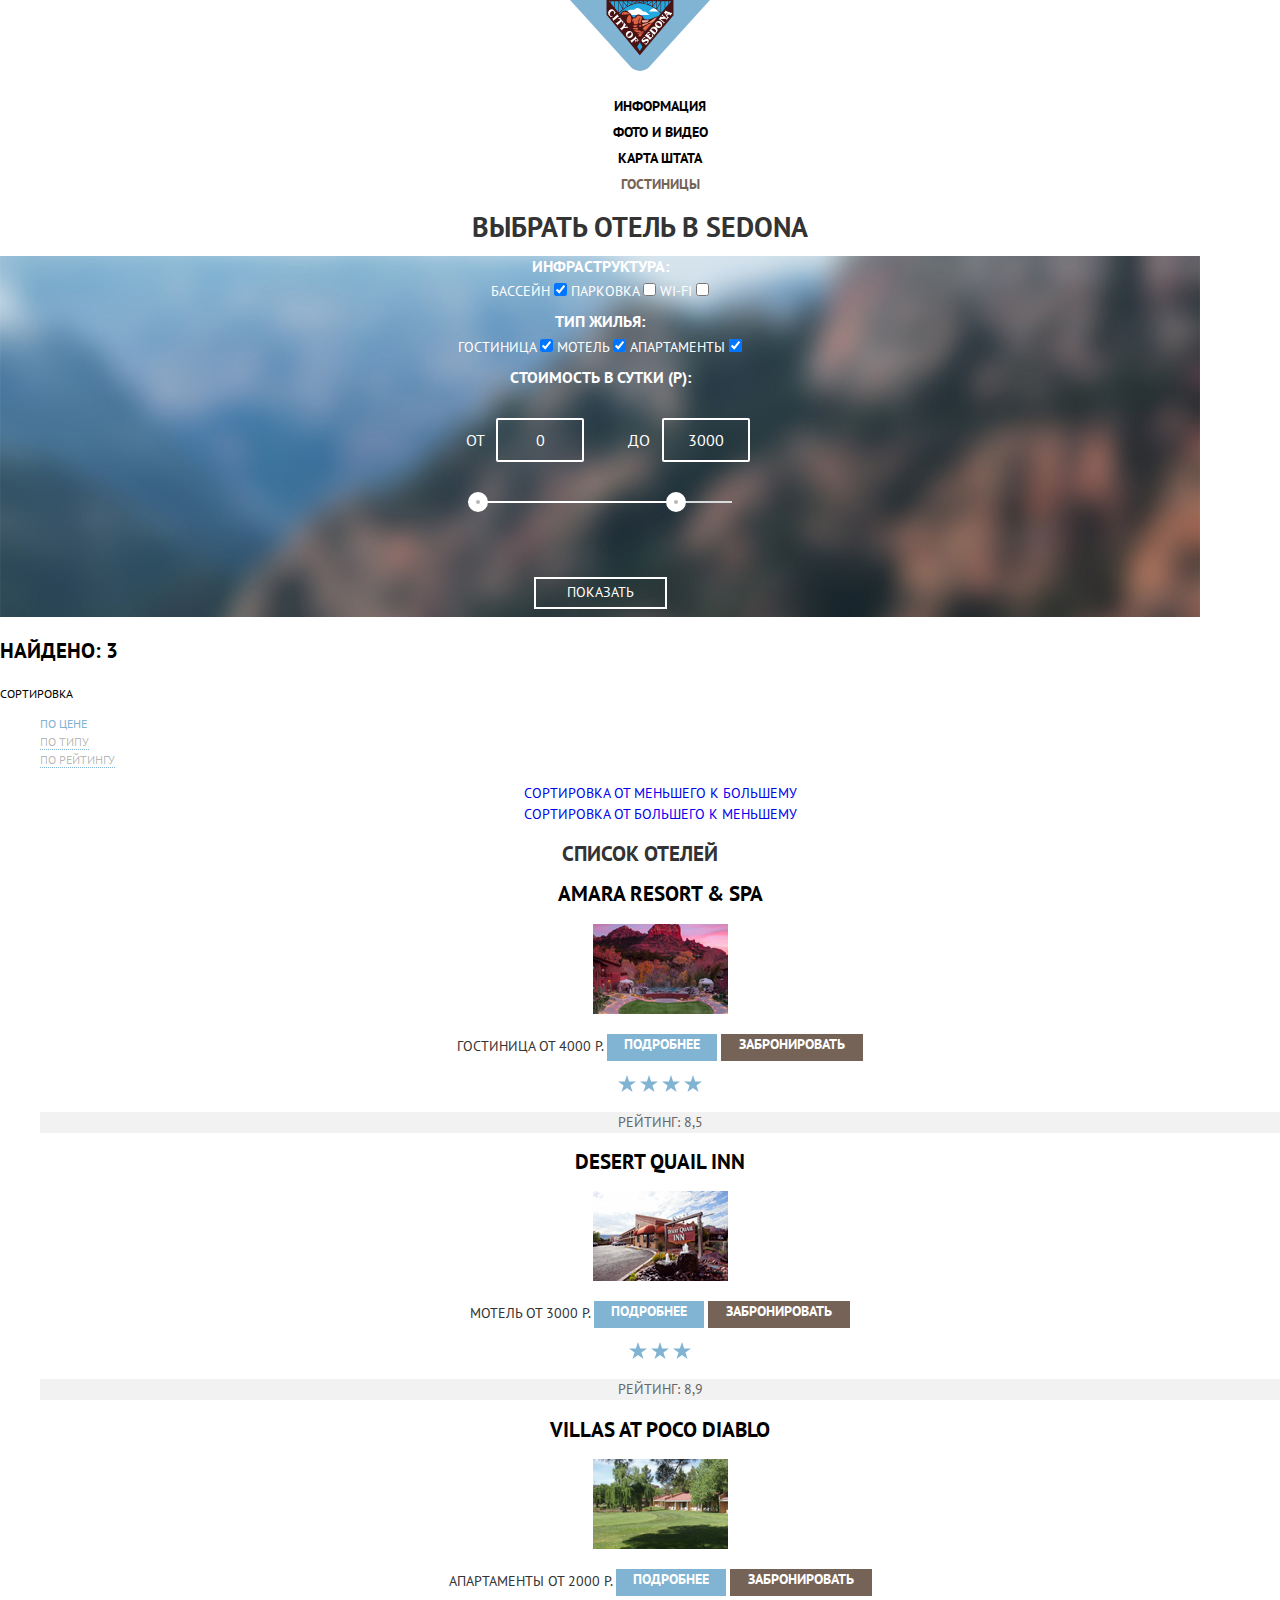
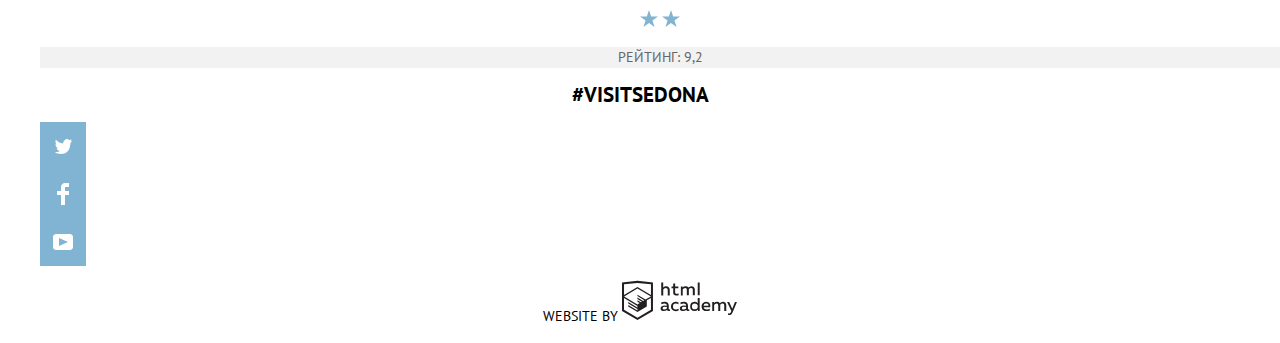
==== hotels.html @ 8db3b538 "12. Основное задание: начинаем базовую стилизацию личного проекта" ====
<!DOCTYPE html>
<html lang="ru">

<head>
    <meta charset="utf-8">
    <title>HTML Academy: Седона - отели</title>
    <link href="https://fonts.googleapis.com/css?family=PT+Sans:400,700&amp;subset=cyrillic" rel="stylesheet">
    <link href="css/normalize.css" rel="stylesheet">
    <link rel="stylesheet" href="css/style.css">
</head>

<body>
    <header class="main-header">
        <nav class="main-navigation">
            <a class="main-header-logo" href="index.html">
                <img src="img/logo.svg" width="140" height="71" alt="Логотип Sedona">
            </a>
            <ul class="site-navigation">
                <li><a href="info.html">Информация</a></li>
                <li><a href="photo-video.html">Фото и видео</a></li>
                <li><a href="map-of-state.html">Карта штата</a></li>
                <li class="site-navigation-current"><a>Гостиницы</a></li>
            </ul>

        </nav>
    </header>

    <main class="container">
        <h1 class="visually-hidden">Выбрать отель в Sedona</h1>
        <!--Здесь будет форма-->
        <form action="https://echo.htmlacademy.ru" method="post" class="form-choice-hotel">
            <fieldset>
                <legend>Инфраструктура:</legend>
                <label for="pool">Бассейн</label>
                <input type="checkbox" id="pool" name="pool" value="pool" checked>
                <label for="parking">Парковка</label>
                <input type="checkbox" id="parking" name="parking" value="parking">
                <label for="wifi">Wi-Fi</label>
                <input type="checkbox" id="wifi" name="wifi" value="wifi">
            </fieldset>
            <fieldset>
                <legend>Тип жилья:</legend>
                <label for="hotel">Гостиница</label>
                <input type="checkbox" id="hotel" name="hotel" value="hotel" checked>
                <label for="motel">Мотель</label>
                <input type="checkbox" id="motel" name="motel" value="motel" checked>
                <label for="apartment">Апартаменты</label>
                <input type="checkbox" id="apartment" name="apartment" value="apartment" checked>
            </fieldset>
            <fieldset>
                <legend>Стоимость в сутки (р):</legend>
                <!--ползунок-->
                <div class="filter">
                    <div class="filter-interval">
                        <label>От <input type="text" name="min-interval" value="0"></label>
                        <label>До <input type="text" name="max-interval" value="3000"></label>
                    </div>
                    
                    <div class="filter-range-wrapper">
                        <div class="filter-range">
                            <div class="filter-range-scale">
                                <div class="filter-range-bar"></div>
                            </div>
                            <button type="button" class="filter-range-handle min"></button>
                            <button type="button" class="filter-range-handle max"></button>
                        </div>
                    </div>
                </div>
                <button class="button button-show" type="submit">Показать</button>
            </fieldset>
        </form>
        <p class="search-result">Найдено: 3</p>
        <p class="result-sorting">Сортировка</p>
        <ul class="sorting">
            <li>
                <a class="sorting-parameter" href="#" title="Сортировать по цене">По цене</a>
            </li>
            <li>
                <a class="sorting-parameter" href="#" title="Сортировать по типу">По типу</a>
            </li>
            <li>
                <a class="sorting-parameter" href="#" title="Сортировать по рейтингу">По рейтингу</a>
            </li>
        </ul>
        <ul class="sorting-direction">
            <li>
                <a class="sorting-direction-up" href="#" title="Сортировка от меньшего к большему">Сортировка
                    от меньшего к большему</a>
            </li>
            <li>
                <a class="sorting-direction-down" href="#" title="Сортировка от большего к меньшему">Сортировка
                    от большего к меньшему</a>
            </li>
        </ul>
        <section class="catalog">
            <h2 class="visually-hidden">Список отелей</h2>
            <ul class="catalog-list">
                <li class="catalog-item">
                    <h3>
                        <a class="catalog-category" href="catalog-item.html">
                            Amara Resort & Spa
                        </a>
                    </h3>
                    <p class="catalog-item-image">
                        <a href="catalog-item.html">
                            <img src="img/amara-resort-spa.jpg" width="135" height="90" alt="Amara Resort & Spa">
                        </a>
                    </p>
                    <b class="catalog-item-type">Гостиница</b>
                    <b class="catalog-item-price">От 4000 Р.</b>
                    <a class="button button-details" href="#">Подробнее</a>
                    <a class="button button-booking" href="#">Забронировать</a>
                    <p class="catalog-stars">
                        <img src="img/star.svg" width="18" height="17" alt="4 из 5 звёзд">
                        <img src="img/star.svg" width="18" height="17" alt="">
                        <img src="img/star.svg" width="18" height="17" alt="">
                        <img src="img/star.svg" width="18" height="17" alt="">
                    </p>
                    <p class="catalog-item-rating">Рейтинг: 8,5</p>
                </li>

                <li class="catalog-item">
                    <h3>
                        <a class="catalog-category" href="catalog-item.html">
                            Desert Quail Inn
                        </a>
                    </h3>
                    <p class="catalog-item-image">
                        <a href="catalog-item.html">
                            <img src="img/desert-quail-inn.jpg" width="135" height="90" alt="Desert Quail Inn">
                        </a>
                    </p>
                    <b class="catalog-item-type">Мотель</b>
                    <b class="catalog-item-price">От 3000 Р.</b>
                    <a class="button button-details" href="#">Подробнее</a>
                    <a class="button button-booking" href="#">Забронировать</a>

                    <p class="catalog-stars"></p>
                    <img src="img/star.svg" width="18" height="17" alt="3 из 5 звёзд">
                    <img src="img/star.svg" width="18" height="17" alt="">
                    <img src="img/star.svg" width="18" height="17" alt="">
                    </p>
                    <p class="catalog-item-rating">Рейтинг: 8,9</p>

                </li>
                <li class="catalog-item">
                    <h3>
                        <a class="catalog-category" href="catalog-item.html">
                            Villas at Poco Diablo
                        </a>
                    </h3>
                    <p class="catalog-item-image">
                        <a href="catalog-item.html">
                            <img src="img/villas-at-poco-diablo.jpg" width="135" height="90" alt="Villas at Poco Diablo">
                        </a>
                    </p>
                    <b class="catalog-item-type">Апартаменты</b>
                    <b class="catalog-item-price">От 2000 Р.</b>
                    <a class="button button-details" href="#">Подробнее</a>
                    <a class="button button-booking" href="#">Забронировать</a>

                    <p class="catalog-stars"></p>
                    <img src="img/star.svg" width="18" height="17" alt="2 из 5 звёзд">
                    <img src="img/star.svg" width="18" height="17" alt="">
                    </p>
                    <p class="catalog-item-rating">Рейтинг: 9,2</p>

                </li>
            </ul>
        </section>


    </main>

    <footer class="main-footer">
        <a class="footer-link" title="посмотреть информацию по хештегу" href="#">#visitSEDONA</a>
        <div class="footer-social">
            <ul>
                <li><a class="social-button" title="Наш аккаунт в twitter" href="#" aria-label="Наш аккаунт в twitter"></a></li>
                <li><a class="social-button" title="Наша страница в facebook" href="#" aria-label="Наша страница в facebook"></a></li>
                <li><a class="social-button" title="Наш канал на YouTube" href="#" aria-label="Наш канал на YouTube"></a></li>
            </ul>

        </div>
        <p class="footer-copyright">
            <b>Website by</b>
            <a class="footer-img-link" title="Профессиональный HTML и CSS, уровень 1" href="https://htmlacademy.ru/intensive/htmlcss">
                <img src="img/htmlacademy.svg" width="115" height="41" alt="логотип htmlacademy">
            </a>
        </p>

    </footer>

</body>

</html>
---- css/style.css ----
body {
  margin: 0;
  padding: 0;

  font-family: "PT Sans", Arial, sans-serif;
  font-size: 14px;
  line-height: 21px;
  font-weight: 400;
  color: #333333;
  text-transform: uppercase;
  text-align: center;

}
a {
  text-decoration: none;
}

/*Хедер*/

.main-navigation {
  font-size: 14px;
  line-height: 26px;
  font-weight: 700;
  color: #000000;

}

.site-navigation {
  list-style: none;
}

.site-navigation a {
  color: #000000;
}

.site-navigation a:hover,
.site-navigation a:focus {
  color: #81b3d2;
}

.site-navigation a:active {
  color: rgba(0, 0, 0, 0.3);
}

/*main*/

.welcome-img {
  background-color: #dbeaf2;
  background-image: url("../img/background-photo.jpg");
  background-position: center;
  background-repeat: no-repeat;
  width: 1200px;
  height: 773px;

}
.polygon {
  background-image: url("../img/polygon-maska.svg");
  background-position: center;
  background-repeat: no-repeat;
  width: 1201px;
  height: 59px;
}



.main-features b {
  font-size: 21px;
  line-height: 26px;
  font-weight: 700;
  color: #000000;
 
}

.main-features h2 {
  font-size: 14px;
  line-height: 26px;
  font-weight: 400;
  color: #333333;

}

.main-features-list,
.main-features-sublist {
  list-style: none;
}

.features-list li:nth-child(1).main-features-list,
.features-list li:nth-child(2).main-features-list {
  background-color: #81b3d2;
  color: #ffffff;
}


b.list-number {
  color: #ffffff;
  font-size: 14px;
  line-height: 21px;
  font-weight: 400;
}

b.list-number-black {
  color: #333333;
  font-size: 14px;
  line-height: 21px;
  font-weight: 400;
}

.main-features-list h3 {
  font-size: 21px;
  line-height: 21px;
  font-weight: 700;
  
}

li.main-features-list:nth-child(n+3) h3 {
  color: #000000;
}


li.main-features-sublist,
.main-features-list ul  {
  color: #333333;
  background-color: #ffffff;
}
.main-features-sublist h4 {
  font-size: 21px;
  line-height: 21px;
  font-weight: 700;
  color: #000000;
}

.main-features-sublist:nth-child(1) {
  background-image: url("../img/housing.svg");
  background-repeat: no-repeat;
  background-position: center;
}
.main-features-sublist:nth-child(2) {
  background-image: url("../img/food.svg");
  background-repeat: no-repeat;
  background-position: center;
}
.main-features-sublist:nth-child(3) {
  background-image: url("../img/gifts.svg");
  background-repeat: no-repeat;
  background-position: center;
}

.features-list .main-features-list:nth-child(3),
.features-list .main-features-list:nth-child(4),
.features-list .main-features-list:nth-child(5) {
  background-color: #eeeeee;
}

.main-booking b {
  font-size: 30px;
  line-height: 36px;
  font-weight: 700;
  color: #000000;
}

.main-booking>p {
  line-height: 24px;
}

/*Форма на главной*/

.button {
  font: inherit;
  text-align: center;
  vertical-align: middle;
  text-transform: uppercase;
  font-size: 21px;
  line-height: 26px;
  font-weight: 700;
  color: #ffffff;
  border: none;
}

.button-open-form {
  width: 568px;
  height: 86px;
  background-color: #766357;
}

.button-open-form:hover,
.button-open-form:focus {
  background-color: #604e43;
}

.button-open-form:active {
  background-color: #503e33;
  color: rgba(255, 255, 255, 0.3);
}

.main-booking-form {
  font: inherit;
  font-size: 14px;
  line-height: 26px;
  font-weight: 700;
  text-align: left;
  color: #000000;
}

.date-arrival input,
.date-departure input {
  font: inherit;
  font-size: 14px;
  line-height: 26px;
  font-weight: 700;
  text-align: left;
  color: #000000;
  text-transform: uppercase;
  background-color: #f2f2f2;
  width: 346px;
  height: 38px;
  padding-left: 12px;
  border: none;
}

.date-arrival input:hover,
.date-departure input:hover {
  background-color: #ebebeb;
  border: none;
}

.date-arrival input:focus,
.date-departure input:focus {
  background-color: #ffffff;
  border: 2px solid #e5e5e5;
}

.button-calendar {
  width: 21px;
  height: 22px;
  background-color: #cacaca;
  background-image: url("../img/calendar.svg");
  background-size: 100%;
}

.button-calendar:hover {
  background-color: #ffffff;
}

.button-calendar:focus {
  background-color: #81b3d2;
}

.booking-adults input,
.booking-kids input {
  font: inherit;
  font-size: 14px;
  line-height: 26px;
  font-weight: 700;
  text-align: center;
  color: #000000;
  text-transform: uppercase;
  background-color: #f2f2f2;
  width: 38px;
  height: 38px;
  border: none;
}

.booking-adults input:hover,
.booking-kids input:hover {
  background-color: #ebebeb;
  border: none;
}

.booking-adults input:focus,
.booking-kids input:focus {
  background-color: #ffffff;
  border: 2px solid #e5e5e5;
}

.button-minus,
.button-plus {
  width: 38px;
  height: 38px;
  background-color: #f2f2f2;
  font-size: 14px;
  font-weight: 700;
}

.button-search {
  width: 458px;
  height: 58px;
  background-color: #81b3d2;
  
}

.button-search:hover,
.button-search:focus {
  background-color: #669ec0;
  
}

.button-search:active {
  background-color: #5496bd;
  color: rgba(255, 255, 255, 0.3);
  
}


/*Футер*/

a.footer-link {
  font-size: 21px;
  line-height: 26px;
  font-weight: 700;
  color: #000000;
}

.footer-social li {
  list-style: none;
  background-color: #81b3d2;
  width: 46px;
  height: 48px;
}

.footer-social li:hover,
.footer-social li:focus {
  background-color: #669ec0;
  

}

.footer-social li:active {
  background-color: #5496bd;
  opacity: 0.3;
}

.footer-social li:nth-child(1) {
  background-image: url("../img/twitter.svg");
  background-repeat: no-repeat;
  background-position: center;

}
.footer-social li:nth-child(2) {
  background-image: url("../img/fb-icon.svg");
  background-repeat: no-repeat;
  background-position: center;

}
.footer-social li:nth-child(3) {
  background-image: url("../img/youtube.svg");
  background-repeat: no-repeat;
  background-position: center;

}

.footer-copyright b {
  font-size: 14px;
  line-height: 26px;
  font-weight: 400;
  color: #000000;
}

a.footer-img-link {
  width: 115px;
  height: 41px;
  }

/*hotels.html*/
/*хедер*/
 
.site-navigation-current a,
.site-navigation-current a:hover,
.site-navigation-current a:focus,
.site-navigation-current a:active {
  color: #766357;
}

/*форма выбора отеля*/

.form-choice-hotel {
  font-size: 14px;
  line-height: 21px;
  font-weight: 400;
  color: #ffffff;
  background-color: #345568;
  background-image: url("../img/filter-background.jpg");
  background-repeat: no-repeat;
  width: 1200px;
}

.form-choice-hotel fieldset {
  border: none;
}

.form-choice-hotel legend {
  font-size: 16px;
  line-height: 21px;
  font-weight: 700;
}

/*Стили для ползунка*/
.filter {
    margin: 0 auto;
    padding: 25px;
    width: 300px;
    border: none;
    border-radius: 3px;
  }
  
  .filter-range-wrapper {
    margin-bottom: 10px;
    padding: 39px 18px;
    border-radius: 3px;
    background-color: transparent;
  }
  
  .filter-range {
    position: relative;
  }
  
  .filter-range-scale {
    height: 2px;
    background-color: #d7dcde;
  }
  
  .filter-range-bar {
    height: 2px;
    width: 75%;
    background-color: #ffffff;
  }
  
  .filter-range-handle {
    position: absolute;
    top: 50%;
    left: 0%;
    transform: translateY(-50%);
    width: 4px;
    height: 4px;
    box-sizing: content-box;
    padding: 0;
    border: 8px solid #ffffff;
    border-radius: 50%;
    background-color: #b7b7b7;
    cursor: pointer;
  }

  .filter-range-handle:hover {
    border: 9px solid #ffffff;
  }
  
  .filter-range-handle.min {
    left: 0;
  }
  
  .filter-range-handle.max {
    left: 75%;
  }
  
  .filter-interval {
    display: flex;
    flex-wrap: wrap;
    justify-content: space-between;
  }
  
  .filter-interval label {
    width: 50%;
    font-size: 16px;
    line-height: 22px;
    text-transform: uppercase;
  }
  
  .filter-interval label:last-child {
    text-align: right;
  }
  
  .filter-interval input {
    margin-left: 8px;
    width: 80px;
    height: 38px;
    border-radius: 2px;
    border: 2px solid #ffffff;
    font: inherit;
    color: inherit;
    text-align: center;
    background-color: transparent;
  }

  .button-show {
    font-size: 14px;
    line-height: 21px;
    font-weight: 400;
    background-color: transparent;
    border: 2px solid #ffffff;
    width: 133px;
    height: 32px;
  }

  .button-show:hover {
    background-color: #ffffff;
    color: #000000;
  }

  /*Блок сортировок*/

  .search-result {
    font-size: 21px;
    line-height: 26px;
    font-weight: 700;
    color: #000000; 
    text-align: left;
  }

  .result-sorting {
    font-size: 12px;
    line-height: 18px;
    font-weight: 400;
    color: #000000; 
    text-align: left;

  }

  .sorting {
    font-size: 12px;
    line-height: 18px;
    font-weight: 400; 
    text-align: left;
    list-style: none;
  }

  .sorting-parameter {
    text-decoration: none;
  }

  .sorting li:nth-child(1) a {
    color: #81b3d2;
  }

  .sorting li:nth-child(2) a,
  .sorting li:nth-child(3) a {
    color: rgba(0, 0, 0, 0.3);
    border-bottom: 1px dotted #81b3d2;
  }

  .sorting li:nth-child(2) a:hover,
  .sorting li:nth-child(3) a:hover {
    color: #81b3d2;
    border-bottom: 1px dotted #81b3d2;
  }

  .sorting li:nth-child(2) a:active,
  .sorting li:nth-child(3) a:active {
    color: #000000;
    border: none;
  }

 /*Здесь будут стили для стрелочек*/
 .sorting-direction {
  list-style: none;
 }

 /*Секция catalog*/
 .catalog-list {
  list-style: none;
 }

 .catalog-category {
  font-size: 21px;
  line-height: 26px;
  font-weight: 700;
  color: #000000; 
  text-align: left;
 }
 
 .catalog-item b {
  font-size: 14px;
  line-height: 21px;
  font-weight: 400;
  color: #333333; 
  text-align: left;
 }

 .button-details {
  display: inline-block;
  vertical-align: middle;
  width: 110px;
  height: 27px;
  background-color: #81b3d2;
  font-size: 14px;
  line-height: 21px;
 }


 .button-details:hover {
   background-color: #669ec0;
 }
 
 .button-details:active {
   background-color: #5496bd;
   color: rgba(255, 255, 255, 0.3);
 }

 .button-booking {
  display: inline-block;
  vertical-align: middle;
  width: 142px;
  height: 27px;
  background-color: #766357;
  font-size: 14px;
  line-height: 21px;
 }


 .button-booking:hover {
   background-color: #604e43;
 }
 
 .button-booking:active {
   background-color: #503e33;
   color: rgba(255, 255, 255, 0.3);
 }

 .catalog-item-rating {
  color: #666666;
  font-size: 14px;
  line-height: 21px;
  text-align: center;
  background-color: #f2f2f2;
 }
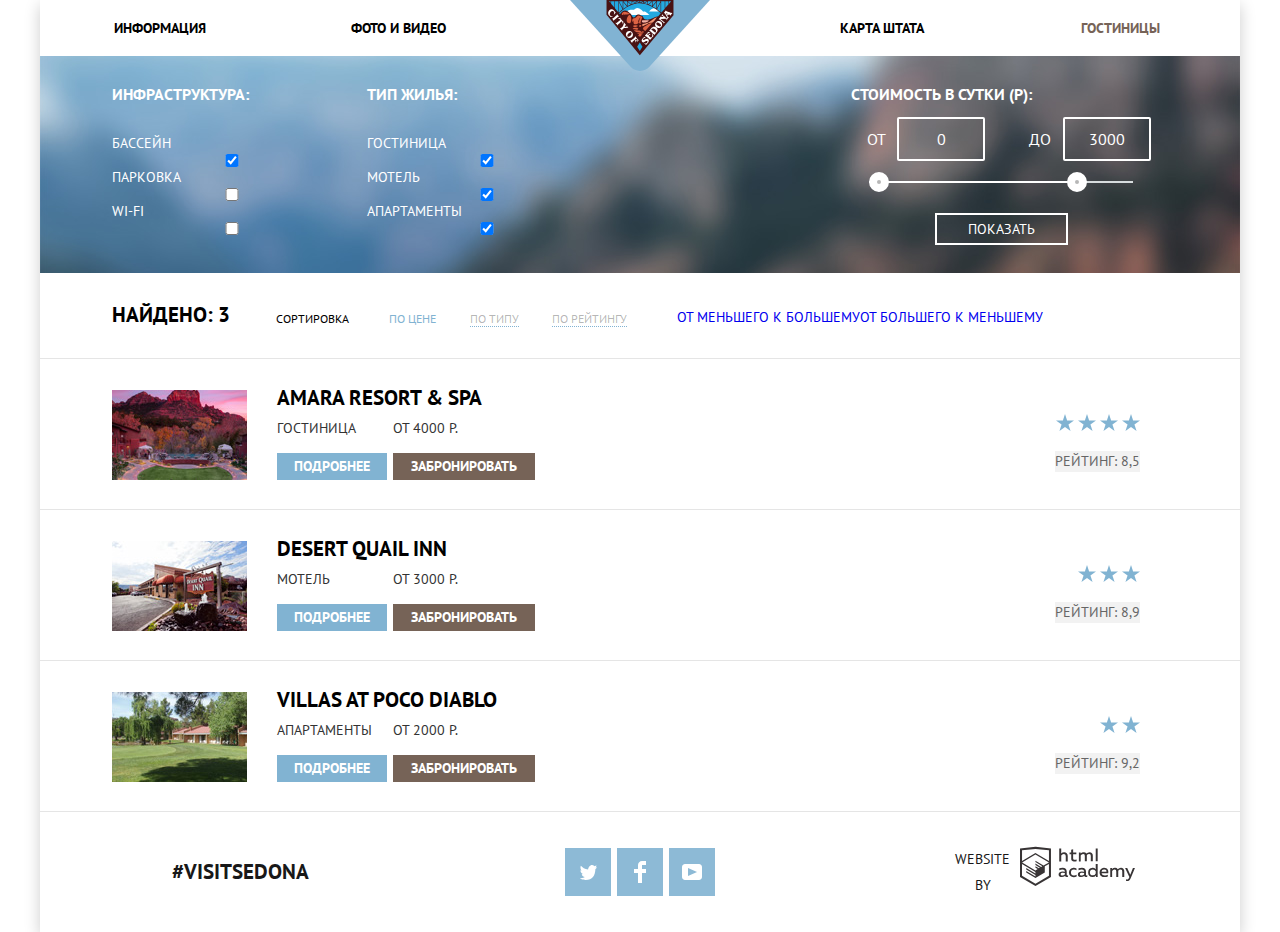
==== commit 417fc320: "Исправления к домашнему зад Сетки" ====
--- a/hotels.html
+++ b/hotels.html
@@ -10,187 +10,231 @@
 </head>
 
 <body>
-    <header class="main-header">
-        <nav class="main-navigation">
-            <a class="main-header-logo" href="index.html">
-                <img src="img/logo.svg" width="140" height="71" alt="Логотип Sedona">
-            </a>
-            <ul class="site-navigation">
-                <li><a href="info.html">Информация</a></li>
-                <li><a href="photo-video.html">Фото и видео</a></li>
-                <li><a href="map-of-state.html">Карта штата</a></li>
-                <li class="site-navigation-current"><a>Гостиницы</a></li>
+    <div class="page-wrapper">
+        <header class="main-header">
+            <nav class="main-navigation">
+                <a class="main-header-logo" href="index.html">
+                    <img src="img/logo.svg" width="140" height="71" alt="Логотип Sedona">
+                </a>
+                <ul class="site-navigation">
+                    <li><a href="info.html">Информация</a></li>
+                    <li><a href="photo-video.html">Фото и видео</a></li>
+                    <li><a href="map-of-state.html">Карта штата</a></li>
+                    <li class="site-navigation-current"><a>Гостиницы</a></li>
+                </ul>
+
+            </nav>
+        </header>
+
+        <main class="container">
+            <h1 class="visually-hidden">Выбрать отель в Sedona</h1>
+            <!--Здесь будет форма-->
+            <form action="https://echo.htmlacademy.ru" method="post" class="form-choice-hotel">
+                <fieldset>
+                    <legend>Инфраструктура:</legend>
+                    <label for="pool">Бассейн</label>
+                    <input type="checkbox" id="pool" name="pool" value="pool" checked>
+                    <label for="parking">Парковка</label>
+                    <input type="checkbox" id="parking" name="parking" value="parking">
+                    <label for="wifi">Wi-Fi</label>
+                    <input type="checkbox" id="wifi" name="wifi" value="wifi">
+                </fieldset>
+                <fieldset>
+                    <legend>Тип жилья:</legend>
+                    <label for="hotel">Гостиница</label>
+                    <input type="checkbox" id="hotel" name="hotel" value="hotel" checked>
+                    <label for="motel">Мотель</label>
+                    <input type="checkbox" id="motel" name="motel" value="motel" checked>
+                    <label for="apartment">Апартаменты</label>
+                    <input type="checkbox" id="apartment" name="apartment" value="apartment" checked>
+                </fieldset>
+                <fieldset>
+                    <legend>Стоимость в сутки (р):</legend>
+                    <!--ползунок-->
+                    <div class="filter">
+                        <div class="filter-interval">
+                            <label>От <input type="text" name="min-interval" value="0"></label>
+                            <label>До <input type="text" name="max-interval" value="3000"></label>
+                        </div>
+
+                        <div class="filter-range-wrapper">
+                            <div class="filter-range">
+                                <div class="filter-range-scale">
+                                    <div class="filter-range-bar"></div>
+                                </div>
+                                <button type="button" class="filter-range-handle min"></button>
+                                <button type="button" class="filter-range-handle max"></button>
+                            </div>
+                        </div>
+                        <button class="button button-show" type="submit">Показать</button>
+                    </div>
+
+                </fieldset>
+            </form>
+            <div class="sorting-block">
+                <p class="search-result">Найдено: 3</p>
+                <p class="result-sorting">Сортировка</p>
+                <ul class="sorting">
+                    <li>
+                        <a class="sorting-parameter" href="#" title="Сортировать по цене">По цене</a>
+                    </li>
+                    <li>
+                        <a class="sorting-parameter" href="#" title="Сортировать по типу">По типу</a>
+                    </li>
+                    <li>
+                        <a class="sorting-parameter" href="#" title="Сортировать по рейтингу">По рейтингу</a>
+                    </li>
+                </ul>
+                <ul class="sorting-direction">
+                    <li>
+                        <a class="sorting-direction-up" href="#" title="Сортировка от меньшего к большему">от меньшего к
+                            большему</a>
+                    </li>
+                    <li>
+                        <a class="sorting-direction-down" href="#" title="Сортировка от большего к меньшему">от большего
+                            к меньшему</a>
+                    </li>
+                </ul>
+            </div>
+            <section class="catalog">
+                <h2 class="visually-hidden">Список отелей</h2>
+                <ul class="catalog-list">
+                    <li class="catalog-item">
+                        <p class="catalog-item-image">
+                            <a href="catalog-item.html">
+                                <img src="img/amara-resort-spa.jpg" width="135" height="90" alt="Amara Resort & Spa">
+                            </a>
+                        </p>
+                        <div class="catalog-first-column">
+                            <h3>
+                                <a class="catalog-category" href="catalog-item.html">
+                                    Amara Resort & Spa
+                                </a>
+                            </h3>
+
+                            <div class="catalog-sub-column">
+                                <div class="catalog-second-column">
+                                    <b class="catalog-item-type">Гостиница</b>
+                                    <a class="button button-details" href="#">Подробнее</a>
+                                </div>
+
+                                <div class="catalog-third-column">
+                                    <b class="catalog-item-price">От 4000 Р.</b>
+                                    <a class="button button-booking" href="#">Забронировать</a>
+                                </div>
+                            </div>
+                        </div>
+
+                        <div class="catalog-fourth-column">
+                            <p class="catalog-stars">
+                                <img src="img/star.svg" width="18" height="17" alt="4 из 5 звёзд">
+                                <img src="img/star.svg" width="18" height="17" alt="">
+                                <img src="img/star.svg" width="18" height="17" alt="">
+                                <img src="img/star.svg" width="18" height="17" alt="">
+                            </p>
+                            <p class="catalog-item-rating">Рейтинг: 8,5</p>
+                        </div>
+                    </li>
+
+                    <li class="catalog-item">
+                        <p class="catalog-item-image">
+                            <a href="catalog-item.html">
+                                <img src="img/desert-quail-inn.jpg" width="135" height="90" alt="Desert Quail Inn">
+                            </a>
+                        </p>
+                        <div class="catalog-first-column">
+                            <h3>
+                                <a class="catalog-category" href="catalog-item.html">
+                                    Desert Quail Inn
+                                </a>
+                            </h3>
+
+                            <div class="catalog-sub-column">
+                                <div class="catalog-second-column">
+                                    <b class="catalog-item-type">Мотель</b>
+                                    <a class="button button-details" href="#">Подробнее</a>
+                                </div>
+
+                                <div class="catalog-third-column">
+                                    <b class="catalog-item-price">От 3000 Р.</b>
+                                    <a class="button button-booking" href="#">Забронировать</a>
+                                </div>
+                            </div>
+                        </div>
+                        <div class="catalog-fourth-column">
+                            <p class="catalog-stars"></p>
+                            <img src="img/star.svg" width="18" height="17" alt="3 из 5 звёзд">
+                            <img src="img/star.svg" width="18" height="17" alt="">
+                            <img src="img/star.svg" width="18" height="17" alt="">
+                            </p>
+                            <p class="catalog-item-rating">Рейтинг: 8,9</p>
+                        </div>
+                    </li>
+                    <li class="catalog-item">
+                        <p class="catalog-item-image">
+                            <a href="catalog-item.html">
+                                <img src="img/villas-at-poco-diablo.jpg" width="135" height="90"
+                                    alt="Villas at Poco Diablo">
+                            </a>
+                        </p>
+                        <div class="catalog-first-column">
+                            <h3>
+                                <a class="catalog-category" href="catalog-item.html">
+                                    Villas at Poco Diablo
+                                </a>
+                            </h3>
+                            <div class="catalog-sub-column">
+
+                                <div class="catalog-second-column">
+                                    <b class="catalog-item-type">Апартаменты</b>
+                                    <a class="button button-details" href="#">Подробнее</a>
+                                </div>
+
+                                <div class="catalog-third-column">
+                                    <b class="catalog-item-price">От 2000 Р.</b>
+                                    <a class="button button-booking" href="#">Забронировать</a>
+                                </div>
+                            </div>
+                        </div>
+
+                        <div class="catalog-fourth-column">
+                            <p class="catalog-stars"></p>
+                            <img src="img/star.svg" width="18" height="17" alt="2 из 5 звёзд">
+                            <img src="img/star.svg" width="18" height="17" alt="">
+                            </p>
+                            <p class="catalog-item-rating">Рейтинг: 9,2</p>
+                        </div>
+                    </li>
+                </ul>
+            </section>
+
+
+        </main>
+
+        <footer class="main-footer hotels-footer">
+            <div class="link-visit">
+                <a class="footer-link" title="посмотреть информацию по хештегу" href="#">#visitSEDONA</a>
+            </div>
+            <ul class="footer-social">
+                <li><a class="social-button" title="Наш аккаунт в twitter" href="#"
+                        aria-label="Наш аккаунт в twitter"></a></li>
+                <li><a class="social-button" title="Наша страница в facebook" href="#"
+                        aria-label="Наша страница в facebook"></a></li>
+                <li><a class="social-button" title="Наш канал на YouTube" href="#"
+                        aria-label="Наш канал на YouTube"></a></li>
             </ul>
 
-        </nav>
-    </header>
-
-    <main class="container">
-        <h1 class="visually-hidden">Выбрать отель в Sedona</h1>
-        <!--Здесь будет форма-->
-        <form action="https://echo.htmlacademy.ru" method="post" class="form-choice-hotel">
-            <fieldset>
-                <legend>Инфраструктура:</legend>
-                <label for="pool">Бассейн</label>
-                <input type="checkbox" id="pool" name="pool" value="pool" checked>
-                <label for="parking">Парковка</label>
-                <input type="checkbox" id="parking" name="parking" value="parking">
-                <label for="wifi">Wi-Fi</label>
-                <input type="checkbox" id="wifi" name="wifi" value="wifi">
-            </fieldset>
-            <fieldset>
-                <legend>Тип жилья:</legend>
-                <label for="hotel">Гостиница</label>
-                <input type="checkbox" id="hotel" name="hotel" value="hotel" checked>
-                <label for="motel">Мотель</label>
-                <input type="checkbox" id="motel" name="motel" value="motel" checked>
-                <label for="apartment">Апартаменты</label>
-                <input type="checkbox" id="apartment" name="apartment" value="apartment" checked>
-            </fieldset>
-            <fieldset>
-                <legend>Стоимость в сутки (р):</legend>
-                <!--ползунок-->
-                <div class="filter">
-                    <div class="filter-interval">
-                        <label>От <input type="text" name="min-interval" value="0"></label>
-                        <label>До <input type="text" name="max-interval" value="3000"></label>
-                    </div>
-                    
-                    <div class="filter-range-wrapper">
-                        <div class="filter-range">
-                            <div class="filter-range-scale">
-                                <div class="filter-range-bar"></div>
-                            </div>
-                            <button type="button" class="filter-range-handle min"></button>
-                            <button type="button" class="filter-range-handle max"></button>
-                        </div>
-                    </div>
-                </div>
-                <button class="button button-show" type="submit">Показать</button>
-            </fieldset>
-        </form>
-        <p class="search-result">Найдено: 3</p>
-        <p class="result-sorting">Сортировка</p>
-        <ul class="sorting">
-            <li>
-                <a class="sorting-parameter" href="#" title="Сортировать по цене">По цене</a>
-            </li>
-            <li>
-                <a class="sorting-parameter" href="#" title="Сортировать по типу">По типу</a>
-            </li>
-            <li>
-                <a class="sorting-parameter" href="#" title="Сортировать по рейтингу">По рейтингу</a>
-            </li>
-        </ul>
-        <ul class="sorting-direction">
-            <li>
-                <a class="sorting-direction-up" href="#" title="Сортировка от меньшего к большему">Сортировка
-                    от меньшего к большему</a>
-            </li>
-            <li>
-                <a class="sorting-direction-down" href="#" title="Сортировка от большего к меньшему">Сортировка
-                    от большего к меньшему</a>
-            </li>
-        </ul>
-        <section class="catalog">
-            <h2 class="visually-hidden">Список отелей</h2>
-            <ul class="catalog-list">
-                <li class="catalog-item">
-                    <h3>
-                        <a class="catalog-category" href="catalog-item.html">
-                            Amara Resort & Spa
-                        </a>
-                    </h3>
-                    <p class="catalog-item-image">
-                        <a href="catalog-item.html">
-                            <img src="img/amara-resort-spa.jpg" width="135" height="90" alt="Amara Resort & Spa">
-                        </a>
-                    </p>
-                    <b class="catalog-item-type">Гостиница</b>
-                    <b class="catalog-item-price">От 4000 Р.</b>
-                    <a class="button button-details" href="#">Подробнее</a>
-                    <a class="button button-booking" href="#">Забронировать</a>
-                    <p class="catalog-stars">
-                        <img src="img/star.svg" width="18" height="17" alt="4 из 5 звёзд">
-                        <img src="img/star.svg" width="18" height="17" alt="">
-                        <img src="img/star.svg" width="18" height="17" alt="">
-                        <img src="img/star.svg" width="18" height="17" alt="">
-                    </p>
-                    <p class="catalog-item-rating">Рейтинг: 8,5</p>
-                </li>
-
-                <li class="catalog-item">
-                    <h3>
-                        <a class="catalog-category" href="catalog-item.html">
-                            Desert Quail Inn
-                        </a>
-                    </h3>
-                    <p class="catalog-item-image">
-                        <a href="catalog-item.html">
-                            <img src="img/desert-quail-inn.jpg" width="135" height="90" alt="Desert Quail Inn">
-                        </a>
-                    </p>
-                    <b class="catalog-item-type">Мотель</b>
-                    <b class="catalog-item-price">От 3000 Р.</b>
-                    <a class="button button-details" href="#">Подробнее</a>
-                    <a class="button button-booking" href="#">Забронировать</a>
-
-                    <p class="catalog-stars"></p>
-                    <img src="img/star.svg" width="18" height="17" alt="3 из 5 звёзд">
-                    <img src="img/star.svg" width="18" height="17" alt="">
-                    <img src="img/star.svg" width="18" height="17" alt="">
-                    </p>
-                    <p class="catalog-item-rating">Рейтинг: 8,9</p>
-
-                </li>
-                <li class="catalog-item">
-                    <h3>
-                        <a class="catalog-category" href="catalog-item.html">
-                            Villas at Poco Diablo
-                        </a>
-                    </h3>
-                    <p class="catalog-item-image">
-                        <a href="catalog-item.html">
-                            <img src="img/villas-at-poco-diablo.jpg" width="135" height="90" alt="Villas at Poco Diablo">
-                        </a>
-                    </p>
-                    <b class="catalog-item-type">Апартаменты</b>
-                    <b class="catalog-item-price">От 2000 Р.</b>
-                    <a class="button button-details" href="#">Подробнее</a>
-                    <a class="button button-booking" href="#">Забронировать</a>
-
-                    <p class="catalog-stars"></p>
-                    <img src="img/star.svg" width="18" height="17" alt="2 из 5 звёзд">
-                    <img src="img/star.svg" width="18" height="17" alt="">
-                    </p>
-                    <p class="catalog-item-rating">Рейтинг: 9,2</p>
-
-                </li>
-            </ul>
-        </section>
-
-
-    </main>
-
-    <footer class="main-footer">
-        <a class="footer-link" title="посмотреть информацию по хештегу" href="#">#visitSEDONA</a>
-        <div class="footer-social">
-            <ul>
-                <li><a class="social-button" title="Наш аккаунт в twitter" href="#" aria-label="Наш аккаунт в twitter"></a></li>
-                <li><a class="social-button" title="Наша страница в facebook" href="#" aria-label="Наша страница в facebook"></a></li>
-                <li><a class="social-button" title="Наш канал на YouTube" href="#" aria-label="Наш канал на YouTube"></a></li>
-            </ul>
-
-        </div>
-        <p class="footer-copyright">
-            <b>Website by</b>
-            <a class="footer-img-link" title="Профессиональный HTML и CSS, уровень 1" href="https://htmlacademy.ru/intensive/htmlcss">
-                <img src="img/htmlacademy.svg" width="115" height="41" alt="логотип htmlacademy">
-            </a>
-        </p>
-
-    </footer>
-
+
+            <div class="footer-copyright">
+                <b>Website by</b>
+                <a class="footer-img-link" title="Профессиональный HTML и CSS, уровень 1"
+                    href="https://htmlacademy.ru/intensive/htmlcss">
+                    <img src="img/htmlacademy.svg" width="115" height="41" alt="логотип htmlacademy">
+                </a>
+            </div>
+
+        </footer>
+    </div>
 </body>
 
 </html>--- a/css/style.css
+++ b/css/style.css
@@ -15,18 +15,54 @@
   text-decoration: none;
 }
 
+.visually-hidden {
+  position: absolute;
+  clip: rect(0 0 0 0);
+  width: 1px;
+  height: 1px;
+  margin: -1px;
+}
+
 /*Хедер*/
 
+.main-header-logo {
+ position: absolute;
+ z-index: 6;
+ left: 50%;
+ width: 140px;
+ height: 71px;
+ margin-left: -70px;
+}
+
 .main-navigation {
+  display: block;
   font-size: 14px;
   line-height: 26px;
   font-weight: 700;
   color: #000000;
+  min-height: 56px;
 
 }
 
 .site-navigation {
+  display: flex;
+  align-items: center;
   list-style: none;
+  margin: 0;
+  padding-left: 0;
+  
+}
+.site-navigation li {
+  width: 240px;
+  text-align: center;
+  padding-top: 15px;
+  padding-bottom: 15px;
+  
+}
+
+.site-navigation li:nth-child(3) {
+  margin-left: 244px;
+  
 }
 
 .site-navigation a {
@@ -45,23 +81,55 @@
 /*main*/
 
 .welcome-img {
+  position: relative;
   background-color: #dbeaf2;
   background-image: url("../img/background-photo.jpg");
-  background-position: center;
+  background-position: center -56px;
   background-repeat: no-repeat;
-  width: 1200px;
-  height: 773px;
-
-}
-.polygon {
+  height: 432px;
+  padding-top: 76px;
+ 
+
+  
+}
+.welcome-img img {
+  display: block;
+  width: 459px;
+  height: 353px;
+  margin-left: auto;
+  margin-right: auto;
+}
+
+.welcome-img::after {
+  content: "";
+  position: absolute;
+  bottom: 0;
+  z-index: 5;
+  width: 100%;
+  height: 57px;
+  background-image: url("../img/polygon-maska.svg");
+  background-size: 100% 57px;
+  background-repeat: no-repeat;
+}
+
+/*.polygon {
+  position: absolute;
+  left: -1px;
+  top: 506px;
   background-image: url("../img/polygon-maska.svg");
   background-position: center;
   background-repeat: no-repeat;
-  width: 1201px;
+  width: 1202px;
   height: 59px;
-}
-
-
+}*/
+
+.main-features {
+  background-color: #ffffff;
+  padding-top: 61px;
+  display: flex;
+  flex-direction: column;
+  width: 1200px;
+}
 
 .main-features b {
   font-size: 21px;
@@ -76,12 +144,50 @@
   line-height: 26px;
   font-weight: 400;
   color: #333333;
-
-}
-
+  margin-top: 25px;
+  margin-bottom: 53px;
+
+}
 .main-features-list,
-.main-features-sublist {
+.sublists li {
   list-style: none;
+}
+
+.main-features-list {
+
+  display: flex;
+  flex-wrap: wrap;
+  min-height: 256px;
+  
+}
+
+.feature {
+  width: 400px;
+
+}
+
+.features-list {
+  margin: 0;
+  padding: 0;
+  list-style: none;
+  display: flex;
+  flex-wrap: wrap;
+  width: 1200px;
+
+}
+
+
+.bridge .feature {
+  order: 1;
+}
+
+.sublists {
+  display: flex;
+  width: 1200px;
+  margin: 0;
+  padding: 0;
+  list-style: none;
+  min-height: 330px;
 }
 
 .features-list li:nth-child(1).main-features-list,
@@ -117,38 +223,45 @@
 }
 
 
-li.main-features-sublist,
+.sublists li,
 .main-features-list ul  {
   color: #333333;
   background-color: #ffffff;
 }
-.main-features-sublist h4 {
+.sublists h4 {
   font-size: 21px;
   line-height: 21px;
   font-weight: 700;
   color: #000000;
 }
 
-.main-features-sublist:nth-child(1) {
+.main-features-house {
   background-image: url("../img/housing.svg");
   background-repeat: no-repeat;
   background-position: center;
 }
-.main-features-sublist:nth-child(2) {
+.main-features-food {
+  background-image: url("../img/gifts.svg");
+  background-repeat: no-repeat;
+  background-position: center;
+}
+.main-features-gift {
   background-image: url("../img/food.svg");
   background-repeat: no-repeat;
   background-position: center;
 }
-.main-features-sublist:nth-child(3) {
-  background-image: url("../img/gifts.svg");
-  background-repeat: no-repeat;
-  background-position: center;
-}
-
-.features-list .main-features-list:nth-child(3),
-.features-list .main-features-list:nth-child(4),
-.features-list .main-features-list:nth-child(5) {
+
+.small-area,
+.road,
+.tourists {
   background-color: #eeeeee;
+}
+.main-booking {
+  position: relative;
+  margin: 0 auto;
+  padding-top: 30px;
+  width: 568px;
+  
 }
 
 .main-booking b {
@@ -161,6 +274,7 @@
 .main-booking>p {
   line-height: 24px;
 }
+
 
 /*Форма на главной*/
 
@@ -193,6 +307,10 @@
 }
 
 .main-booking-form {
+  position: absolute;
+  width: 100%;
+  min-height: 395px;
+  background-color: #ffffff;
   font: inherit;
   font-size: 14px;
   line-height: 26px;
@@ -299,9 +417,42 @@
   color: rgba(255, 255, 255, 0.3);
   
 }
-
+.container>img {
+
+}
 
 /*Футер*/
+
+.main-footer {
+  display: flex;
+  background-color: #ffffff;
+  opacity: 0.9;
+  width: 1200px;
+  min-height: 120px;
+  align-items: center;
+  margin-top: -120px;
+}
+.link-visit {
+  width: 400px;
+
+}
+
+
+.footer-social {
+  margin: 0;
+  padding: 0;
+  display: flex;
+  width: 400px;
+  list-style: none;
+  justify-content: center;
+}
+
+.footer-copyright {
+  display: flex;
+  width: 400px;
+  justify-content: center;
+  
+}
 
 a.footer-link {
   font-size: 21px;
@@ -339,6 +490,8 @@
   background-image: url("../img/fb-icon.svg");
   background-repeat: no-repeat;
   background-position: center;
+  margin-left: 6px;
+  margin-right: 6px;
 
 }
 .footer-social li:nth-child(3) {
@@ -353,6 +506,7 @@
   line-height: 26px;
   font-weight: 400;
   color: #000000;
+  width: 74px;
 }
 
 a.footer-img-link {
@@ -373,6 +527,7 @@
 /*форма выбора отеля*/
 
 .form-choice-hotel {
+  display: flex;
   font-size: 14px;
   line-height: 21px;
   font-weight: 400;
@@ -381,22 +536,52 @@
   background-image: url("../img/filter-background.jpg");
   background-repeat: no-repeat;
   width: 1200px;
-}
+  height: 189px;
+  padding-top: 28px;
+}
+
 
 .form-choice-hotel fieldset {
+  margin: 0;
+  padding: 0;
+  display: flex;
+  flex-direction: column;
   border: none;
-}
+  
+  
+    
+ }
+
+ .form-choice-hotel fieldset:nth-child(1) {
+  margin-left: 72px;
+  padding-top: 28px;
+  width: 240px;
+  text-align: left;
+ }
+ .form-choice-hotel fieldset:nth-child(2) {
+  margin-left: 15px;
+  padding-top: 28px;
+  width: 240px;
+  text-align: left;
+ }
+ .form-choice-hotel fieldset:nth-child(3) {
+  margin-left: 244px;
+  width: 240px;
+  
+ }
 
 .form-choice-hotel legend {
   font-size: 16px;
   line-height: 21px;
   font-weight: 700;
+  text-align: left;
 }
 
 /*Стили для ползунка*/
 .filter {
     margin: 0 auto;
-    padding: 25px;
+    padding: 0;
+    padding-top: 12px;
     width: 300px;
     border: none;
     border-radius: 3px;
@@ -404,7 +589,7 @@
   
   .filter-range-wrapper {
     margin-bottom: 10px;
-    padding: 39px 18px;
+    padding: 20px 18px;
     border-radius: 3px;
     background-color: transparent;
   }
@@ -496,8 +681,21 @@
   }
 
   /*Блок сортировок*/
+  .sorting-block {
+    display: flex;
+    align-items: flex-end;
+    margin-top: 29px;
+    margin-left: 72px;
+    margin-bottom: 30px;
+  }
+
+  .search-result,
+  .result-sorting {
+    margin: 0;
+  }
 
   .search-result {
+    width: 130px;
     font-size: 21px;
     line-height: 26px;
     font-weight: 700;
@@ -506,20 +704,38 @@
   }
 
   .result-sorting {
+    width: 113px;
+    margin-left: 34px;
     font-size: 12px;
     line-height: 18px;
     font-weight: 400;
     color: #000000; 
     text-align: left;
 
+
   }
 
   .sorting {
+    list-style: none;
+    padding: 0;
+    margin: 0;
+    width: 238px;
+    display: flex;
     font-size: 12px;
     line-height: 18px;
     font-weight: 400; 
-    text-align: left;
+    justify-content: space-between;
+    
+  }
+  .sorting li,
+  .sorting-direction,
+  .sorting-direction li {
     list-style: none;
+    padding: 0;
+    margin: 0;
+  }
+  .sorting-direction {
+    margin-left: 50px;
   }
 
   .sorting-parameter {
@@ -551,11 +767,16 @@
  /*Здесь будут стили для стрелочек*/
  .sorting-direction {
   list-style: none;
+  display: flex;
  }
 
  /*Секция catalog*/
+
  .catalog-list {
   list-style: none;
+  margin: 0;
+  padding: 0;
+
  }
 
  .catalog-category {
@@ -564,8 +785,40 @@
   font-weight: 700;
   color: #000000; 
   text-align: left;
+  
  }
  
+ .catalog-item {
+   border-top: 1px solid #e5e5e5;
+   list-style: none;
+   margin: 0;
+   padding: 0;
+   display: flex;
+   padding-top: 26px;
+   padding-bottom: 23px;
+}
+
+ .catalog-item:nth-child(3) {
+  border-bottom: 1px solid #e5e5e5;
+
+}
+
+.catalog-first-column>h3 {
+  margin: 0;
+  padding: 0;
+  width: 260px;
+  text-align: left;
+  margin-block-start: 0;
+  margin-block-end: 0;
+}
+.catalog-item-image {
+  margin: 0;
+  padding: 0;
+  margin-top: 5px;
+  margin-left: 72px;
+  width: 135px;
+  margin-right: 30px;
+}
  .catalog-item b {
   font-size: 14px;
   line-height: 21px;
@@ -574,15 +827,48 @@
   text-align: left;
  }
 
+ .catalog-first-column {
+  display: flex; 
+  flex-direction: column;
+  
+  
+  text-align: left;
+}
+
+.catalog-sub-column {
+  display: flex; 
+  margin-top: 7px;
+}
+
+ .catalog-second-column {
+   margin-left: 0;
+   align-self: flex-end;
+   text-align: left;
+ }
+ .catalog-third-column {
+  margin-left: 6px;
+  align-self: flex-end;
+  text-align: left;
+}
+.catalog-fourth-column
+{
+  margin-left: 518px;
+  margin-right: 73px;
+  align-self: flex-end;
+  text-align: right;
+}
+
  .button-details {
-  display: inline-block;
+  display: block;
   vertical-align: middle;
   width: 110px;
-  height: 27px;
   background-color: #81b3d2;
   font-size: 14px;
   line-height: 21px;
- }
+  padding-top: 3px;
+  padding-bottom: 3px;
+  margin-top: 14px;
+   }
 
 
  .button-details:hover {
@@ -595,13 +881,15 @@
  }
 
  .button-booking {
-  display: inline-block;
+  display: block;
   vertical-align: middle;
   width: 142px;
-  height: 27px;
   background-color: #766357;
   font-size: 14px;
   line-height: 21px;
+  padding-top: 3px;
+  padding-bottom: 3px;
+  margin-top: 14px;
  }
 
 
@@ -620,4 +908,16 @@
   line-height: 21px;
   text-align: center;
   background-color: #f2f2f2;
+ }
+
+ .hotels-footer {
+  margin-top: 0;
+}
+
+ .page-wrapper {
+   position: relative;
+   margin: 0 auto;
+   background-color: #fff;
+   width: 1200px;
+   box-shadow: 0 5px 15px 0 rgba(0, 1, 1, 0.2)
  }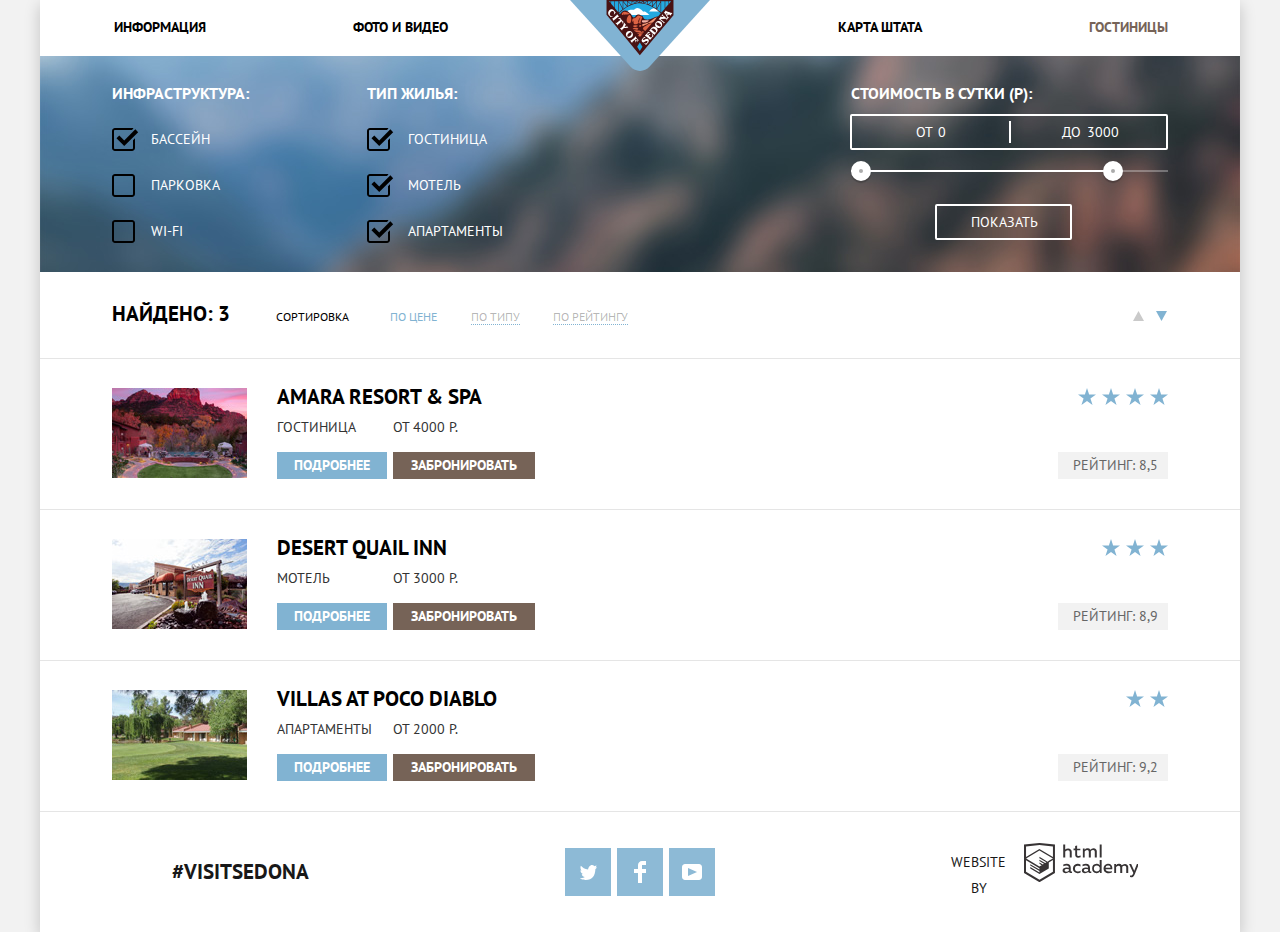
==== commit 873752dc: "Д/з Оформление контента" ====
--- a/hotels.html
+++ b/hotels.html
@@ -32,25 +32,70 @@
             <form action="https://echo.htmlacademy.ru" method="post" class="form-choice-hotel">
                 <fieldset>
                     <legend>Инфраструктура:</legend>
-                    <label for="pool">Бассейн</label>
-                    <input type="checkbox" id="pool" name="pool" value="pool" checked>
-                    <label for="parking">Парковка</label>
-                    <input type="checkbox" id="parking" name="parking" value="parking">
-                    <label for="wifi">Wi-Fi</label>
-                    <input type="checkbox" id="wifi" name="wifi" value="wifi">
+                    <div class="checkboxes infrastructure">
+                        <label for="pool" class="checkbox">
+                            <input class="visually-hidden" type="checkbox" id="pool" name="pool" value="pool" checked>
+                            <span class="checkbox-indicator"></span>
+                            Бассейн</label>
+                    </div>
+                    <div class="checkboxes infrastructure">
+                        <label for="parking" class="checkbox">
+                            <input class="visually-hidden" type="checkbox" id="parking" name="parking" value="parking">
+                            <span class="checkbox-indicator"></span>
+                            Парковка</label>
+                    </div>
+                    <div class="checkboxes infrastructure">
+                        <label for="wifi" class="checkbox">
+                            <input class="visually-hidden" type="checkbox" id="wifi" name="wifi" value="wifi">
+                            <span class="checkbox-indicator"></span>
+                            Wi-Fi</label>
+                    </div>
                 </fieldset>
                 <fieldset>
                     <legend>Тип жилья:</legend>
-                    <label for="hotel">Гостиница</label>
-                    <input type="checkbox" id="hotel" name="hotel" value="hotel" checked>
-                    <label for="motel">Мотель</label>
-                    <input type="checkbox" id="motel" name="motel" value="motel" checked>
-                    <label for="apartment">Апартаменты</label>
-                    <input type="checkbox" id="apartment" name="apartment" value="apartment" checked>
+                    <div class="checkboxes housing-type">
+                        <label for="hotel" class="checkbox">
+                            <input class="visually-hidden" type="checkbox" id="hotel" name="hotel" value="hotel"
+                                checked>
+                            <span class="checkbox-indicator"></span>
+                            Гостиница</label>
+                    </div>
+                    <div class="checkboxes housing-type">
+                        <label for="motel" class="checkbox">
+                            <input class="visually-hidden" type="checkbox" id="motel" name="motel" value="motel"
+                                checked>
+                            <span class="checkbox-indicator"></span>
+                            Мотель</label>
+                    </div>
+                    <div class="checkboxes housing-type">
+                        <label for="apartment" class="checkbox">
+                            <input class="visually-hidden" type="checkbox" id="apartment" name="apartment"
+                                value="apartment" checked>
+                            <span class="checkbox-indicator"></span>
+                            Апартаменты</label>
+                    </div>
                 </fieldset>
                 <fieldset>
                     <legend>Стоимость в сутки (р):</legend>
                     <!--ползунок-->
+                    <div class="filter-range">
+                        <div class="price-controls">
+                            <label class="min-price">от <input type="text" name="min-price" value="0"></label>
+                            <label class="max-price">до <input type="text" name="max-price" value="3000"></label>
+
+                        </div>
+                        <div class="range-controls">
+                            <div class="scale">
+                                <div class="bar"></div>
+                            </div>
+                            <div class="range-toggle range-toggle-min"></div>
+                            <div class="range-toggle range-toggle-max"></div>
+                        </div>
+                        <button class="btn-transparent" type="submit">Показать</button>
+                    </div>
+
+
+                    <!--
                     <div class="filter">
                         <div class="filter-interval">
                             <label>От <input type="text" name="min-interval" value="0"></label>
@@ -68,31 +113,43 @@
                         </div>
                         <button class="button button-show" type="submit">Показать</button>
                     </div>
-
+-->
                 </fieldset>
             </form>
             <div class="sorting-block">
-                <p class="search-result">Найдено: 3</p>
-                <p class="result-sorting">Сортировка</p>
-                <ul class="sorting">
-                    <li>
-                        <a class="sorting-parameter" href="#" title="Сортировать по цене">По цене</a>
-                    </li>
-                    <li>
-                        <a class="sorting-parameter" href="#" title="Сортировать по типу">По типу</a>
-                    </li>
-                    <li>
-                        <a class="sorting-parameter" href="#" title="Сортировать по рейтингу">По рейтингу</a>
-                    </li>
-                </ul>
+                <div class="sorting-subblock">
+                    <p class="search-result">Найдено: 3</p>
+                    <p class="result-sorting">Сортировка</p>
+                    <ul class="sorting">
+                        <li>
+                            <a class="sorting-parameter" href="#" title="Сортировать по цене">По цене</a>
+                        </li>
+                        <li>
+                            <a class="sorting-parameter" href="#" title="Сортировать по типу">По типу</a>
+                        </li>
+                        <li>
+                            <a class="sorting-parameter" href="#" title="Сортировать по рейтингу">По рейтингу</a>
+                        </li>
+                    </ul>
+                </div>
                 <ul class="sorting-direction">
                     <li>
-                        <a class="sorting-direction-up" href="#" title="Сортировка от меньшего к большему">от меньшего к
-                            большему</a>
+                        <a class="sorting-direction-up" href="#" title="Сортировка от меньшего к большему">
+                            <svg class="direction" version="1.1" id="Layer_1" xmlns="http://www.w3.org/2000/svg"
+                                xmlns:xlink="http://www.w3.org/1999/xlink" x="0px" y="0px" width="11px" height="10px"
+                                viewBox="0 0 11 10" enable-background="new 0 0 11 10" xml:space="preserve">
+                                <polygon points="5.5,0 0,10 11,10 " />
+                            </svg>
+                        </a>
                     </li>
                     <li>
-                        <a class="sorting-direction-down" href="#" title="Сортировка от большего к меньшему">от большего
-                            к меньшему</a>
+                        <a class="sorting-direction-down" href="#" title="Сортировка от большего к меньшему">
+                            <svg class="direction" version="1.1" id="Layer_1" xmlns="http://www.w3.org/2000/svg"
+                                xmlns:xlink="http://www.w3.org/1999/xlink" x="0px" y="0px" width="11px" height="10px"
+                                viewBox="0 0 11 10" enable-background="new 0 0 11 10" xml:space="preserve">
+                                <polyline points="5.5,10 0,0 11,0 " />
+                            </svg>
+                        </a>
                     </li>
                 </ul>
             </div>
@@ -100,27 +157,30 @@
                 <h2 class="visually-hidden">Список отелей</h2>
                 <ul class="catalog-list">
                     <li class="catalog-item">
-                        <p class="catalog-item-image">
-                            <a href="catalog-item.html">
-                                <img src="img/amara-resort-spa.jpg" width="135" height="90" alt="Amara Resort & Spa">
-                            </a>
-                        </p>
-                        <div class="catalog-first-column">
-                            <h3>
-                                <a class="catalog-category" href="catalog-item.html">
-                                    Amara Resort & Spa
+                        <div class="catalog-left-side">
+                            <p class="catalog-item-image">
+                                <a href="catalog-item.html">
+                                    <img src="img/amara-resort-spa.jpg" width="135" height="90"
+                                        alt="Amara Resort & Spa">
                                 </a>
-                            </h3>
-
-                            <div class="catalog-sub-column">
-                                <div class="catalog-second-column">
-                                    <b class="catalog-item-type">Гостиница</b>
-                                    <a class="button button-details" href="#">Подробнее</a>
-                                </div>
-
-                                <div class="catalog-third-column">
-                                    <b class="catalog-item-price">От 4000 Р.</b>
-                                    <a class="button button-booking" href="#">Забронировать</a>
+                            </p>
+                            <div class="catalog-first-column">
+                                <h3>
+                                    <a class="catalog-category" href="catalog-item.html">
+                                        Amara Resort & Spa
+                                    </a>
+                                </h3>
+
+                                <div class="catalog-sub-column">
+                                    <div class="catalog-second-column">
+                                        <b class="catalog-item-type">Гостиница</b>
+                                        <a class="button button-details" href="#">Подробнее</a>
+                                    </div>
+
+                                    <div class="catalog-third-column">
+                                        <b class="catalog-item-price">От 4000 Р.</b>
+                                        <a class="button button-booking" href="#">Забронировать</a>
+                                    </div>
                                 </div>
                             </div>
                         </div>
@@ -137,70 +197,73 @@
                     </li>
 
                     <li class="catalog-item">
-                        <p class="catalog-item-image">
-                            <a href="catalog-item.html">
-                                <img src="img/desert-quail-inn.jpg" width="135" height="90" alt="Desert Quail Inn">
-                            </a>
-                        </p>
-                        <div class="catalog-first-column">
-                            <h3>
-                                <a class="catalog-category" href="catalog-item.html">
-                                    Desert Quail Inn
+                        <div class="catalog-left-side">
+                            <p class="catalog-item-image">
+                                <a href="catalog-item.html">
+                                    <img src="img/desert-quail-inn.jpg" width="135" height="90" alt="Desert Quail Inn">
                                 </a>
-                            </h3>
-
-                            <div class="catalog-sub-column">
-                                <div class="catalog-second-column">
-                                    <b class="catalog-item-type">Мотель</b>
-                                    <a class="button button-details" href="#">Подробнее</a>
+                            </p>
+                            <div class="catalog-first-column">
+                                <h3>
+                                    <a class="catalog-category" href="catalog-item.html">
+                                        Desert Quail Inn
+                                    </a>
+                                </h3>
+
+                                <div class="catalog-sub-column">
+                                    <div class="catalog-second-column">
+                                        <b class="catalog-item-type">Мотель</b>
+                                        <a class="button button-details" href="#">Подробнее</a>
+                                    </div>
+
+                                    <div class="catalog-third-column">
+                                        <b class="catalog-item-price">От 3000 Р.</b>
+                                        <a class="button button-booking" href="#">Забронировать</a>
+                                    </div>
                                 </div>
-
-                                <div class="catalog-third-column">
-                                    <b class="catalog-item-price">От 3000 Р.</b>
-                                    <a class="button button-booking" href="#">Забронировать</a>
+                            </div>
+                        </div>
+                        <div class="catalog-fourth-column">
+                            <p class="catalog-stars">
+                                <img src="img/star.svg" width="18" height="17" alt="3 из 5 звёзд">
+                                <img src="img/star.svg" width="18" height="17" alt="">
+                                <img src="img/star.svg" width="18" height="17" alt="">
+                            </p>
+                            <p class="catalog-item-rating">Рейтинг: 8,9</p>
+                        </div>
+                    </li>
+                    <li class="catalog-item">
+                        <div class="catalog-left-side">
+                            <p class="catalog-item-image">
+                                <a href="catalog-item.html">
+                                    <img src="img/villas-at-poco-diablo.jpg" width="135" height="90"
+                                        alt="Villas at Poco Diablo">
+                                </a>
+                            </p>
+                            <div class="catalog-first-column">
+                                <h3>
+                                    <a class="catalog-category" href="catalog-item.html">
+                                        Villas at Poco Diablo
+                                    </a>
+                                </h3>
+                                <div class="catalog-sub-column">
+
+                                    <div class="catalog-second-column">
+                                        <b class="catalog-item-type">Апартаменты</b>
+                                        <a class="button button-details" href="#">Подробнее</a>
+                                    </div>
+
+                                    <div class="catalog-third-column">
+                                        <b class="catalog-item-price">От 2000 Р.</b>
+                                        <a class="button button-booking" href="#">Забронировать</a>
+                                    </div>
                                 </div>
                             </div>
                         </div>
                         <div class="catalog-fourth-column">
-                            <p class="catalog-stars"></p>
-                            <img src="img/star.svg" width="18" height="17" alt="3 из 5 звёзд">
-                            <img src="img/star.svg" width="18" height="17" alt="">
-                            <img src="img/star.svg" width="18" height="17" alt="">
-                            </p>
-                            <p class="catalog-item-rating">Рейтинг: 8,9</p>
-                        </div>
-                    </li>
-                    <li class="catalog-item">
-                        <p class="catalog-item-image">
-                            <a href="catalog-item.html">
-                                <img src="img/villas-at-poco-diablo.jpg" width="135" height="90"
-                                    alt="Villas at Poco Diablo">
-                            </a>
-                        </p>
-                        <div class="catalog-first-column">
-                            <h3>
-                                <a class="catalog-category" href="catalog-item.html">
-                                    Villas at Poco Diablo
-                                </a>
-                            </h3>
-                            <div class="catalog-sub-column">
-
-                                <div class="catalog-second-column">
-                                    <b class="catalog-item-type">Апартаменты</b>
-                                    <a class="button button-details" href="#">Подробнее</a>
-                                </div>
-
-                                <div class="catalog-third-column">
-                                    <b class="catalog-item-price">От 2000 Р.</b>
-                                    <a class="button button-booking" href="#">Забронировать</a>
-                                </div>
-                            </div>
-                        </div>
-
-                        <div class="catalog-fourth-column">
-                            <p class="catalog-stars"></p>
-                            <img src="img/star.svg" width="18" height="17" alt="2 из 5 звёзд">
-                            <img src="img/star.svg" width="18" height="17" alt="">
+                            <p class="catalog-stars">
+                                <img src="img/star.svg" width="18" height="17" alt="2 из 5 звёзд">
+                                <img src="img/star.svg" width="18" height="17" alt="">
                             </p>
                             <p class="catalog-item-rating">Рейтинг: 9,2</p>
                         </div>
@@ -229,7 +292,14 @@
                 <b>Website by</b>
                 <a class="footer-img-link" title="Профессиональный HTML и CSS, уровень 1"
                     href="https://htmlacademy.ru/intensive/htmlcss">
-                    <img src="img/htmlacademy.svg" width="115" height="41" alt="логотип htmlacademy">
+                    <svg class="htmlacademy" id="Layer_1" data-name="Layer 1" xmlns="http://www.w3.org/2000/svg"
+                        viewBox="0 0 108.08 36.85">
+                        <title>логотип htmlacademy</title>
+                        <path
+                            d="M44.61,26.88a2,2,0,0,0,.55-0.1v1.33a3.25,3.25,0,0,1-1.18.21,1.67,1.67,0,0,1-1.67-1,4.84,4.84,0,0,1-3.14,1.08c-1.51,0-2.91-.83-2.91-2.55,0-2.13,2-2.79,3.71-2.79a11.08,11.08,0,0,1,2.17.25v-0.3c0-1-.76-1.77-2.19-1.77a7.42,7.42,0,0,0-3,.64v-1.7a10.21,10.21,0,0,1,3.19-.55c2.36,0,3.81,1.12,3.81,3.65v3a0.54,0.54,0,0,0,.49.59h0.17Zm-6.44-1.13A1.35,1.35,0,0,0,39.63,27h0.11a3.39,3.39,0,0,0,2.41-1V24.58a9.72,9.72,0,0,0-1.81-.21c-1,0-2.16.33-2.16,1.38h0Zm12.36-6.11a5,5,0,0,1,2.57.64V22a4.08,4.08,0,0,0-2.3-.7,2.75,2.75,0,1,0,0,5.49,5,5,0,0,0,2.43-.64v1.71a6.27,6.27,0,0,1-2.76.57A4.21,4.21,0,0,1,46,24.51q0-.21,0-0.41a4.32,4.32,0,0,1,4.18-4.46h0.38Zm12.17,7.24a2,2,0,0,0,.55-0.1v1.33a3.25,3.25,0,0,1-1.18.21,1.67,1.67,0,0,1-1.67-1,4.84,4.84,0,0,1-3.14,1.08c-1.51,0-2.91-.83-2.91-2.55,0-2.13,2-2.79,3.71-2.79a11.08,11.08,0,0,1,2.17.25v-0.3c0-1-.76-1.77-2.19-1.77a7.42,7.42,0,0,0-3,.64v-1.7a10.21,10.21,0,0,1,3.19-.55c2.36,0,3.81,1.12,3.81,3.65v3a0.54,0.54,0,0,0,.49.59h0.17Zm-6.44-1.13A1.35,1.35,0,0,0,57.73,27h0.11a3.39,3.39,0,0,0,2.41-1V24.58a9.72,9.72,0,0,0-1.81-.21c-1.06,0-2.16.33-2.16,1.38h0ZM73,16V28.2H71.35V26.88a3.88,3.88,0,0,1-3.19,1.54,4.4,4.4,0,0,1,0-8.78,3.81,3.81,0,0,1,3,1.3V16H73Zm-4.53,5.22a2.76,2.76,0,1,0,0,5.52A2.86,2.86,0,0,0,71.15,25V23A2.91,2.91,0,0,0,68.49,21.27ZM79,19.64c3.31,0,4.46,2.68,3.92,5.09H76.7c0.21,1.5,1.67,2.11,3.19,2.11a6.11,6.11,0,0,0,2.64-.59v1.6a7.14,7.14,0,0,1-3,.57C77,28.42,74.78,27,74.78,24a4.18,4.18,0,0,1,4-4.39H79Zm0.09,1.54a2.28,2.28,0,0,0-2.44,2.1v0.06H81.3A2,2,0,0,0,79.13,21.18Zm5.73,7V19.87h1.65v1a3.81,3.81,0,0,1,2.78-1.27A2.86,2.86,0,0,1,91.89,21a4.12,4.12,0,0,1,2.91-1.33A3.06,3.06,0,0,1,98,23V28.2h-1.9V23.05a1.59,1.59,0,0,0-1.42-1.75H94.42a2.8,2.8,0,0,0-2.07,1.12V28.2h-1.9V23.05A1.59,1.59,0,0,0,89,21.31H88.8a3,3,0,0,0-2.21,1.29v5.63H84.86Zm21.31-8.33h1.9l-3.91,9.46c-0.9,2.17-2.09,2.86-3.35,2.86a4.76,4.76,0,0,1-1.1-.14V30.46a2.86,2.86,0,0,0,.85.12c0.9,0,1.58-.64,2.07-1.9l0.17-.42-4-8.4h2l2.86,6.29ZM38.73,1.46V6.22a3.81,3.81,0,0,1,2.7-1.14,3.25,3.25,0,0,1,3.44,3.4v5.15H43V8.72a1.81,1.81,0,0,0-1.61-2h-0.3a2.93,2.93,0,0,0-2.32,1.39v5.52h-1.9V1.46h1.9ZM49.94,2.31v3h3V6.91h-3v3.81c0,1.1.5,1.46,1.58,1.46a4.49,4.49,0,0,0,1.69-.33v1.6A6.8,6.8,0,0,1,51,13.8a2.55,2.55,0,0,1-2.86-2.74V6.89H46.58V5.26h1.5V2.74Zm5.4,11.31V5.28H57v1A3.81,3.81,0,0,1,59.77,5a2.86,2.86,0,0,1,2.6,1.33A4.12,4.12,0,0,1,65.28,5,3.06,3.06,0,0,1,68.44,8.4v5.21h-1.9V8.46a1.59,1.59,0,0,0-1.42-1.75H64.89a2.8,2.8,0,0,0-2.07,1.12v5.78h-1.9V8.46A1.59,1.59,0,0,0,59.5,6.71H59.27A3,3,0,0,0,57.06,8v5.63H55.34ZM71.17,1.45H73V13.6H71.17V1.45ZM14.71,0H14.55L0,1.54V28.21l14.55,8.66,14.55-8.66V1.54Zm12.5,27.1L14.55,34.64,1.9,27.12V16.18l12.59,7.5V25L5.86,19.9v1.31l8.68,5.21v1.39L5.87,22.65V24l8.68,5.21,8.75-5.24V18.31L27.2,16V27.12Zm0-12.53-3.48,2-1.6,1L14.51,13v1.31L21,18.23H21l-0.14.09-1,.54-5.37-3.2V17l4.24,2.52-1,.67-3.2-1.9v1.31l2.1,1.24L14.5,22.1,2,14.65,14.51,7.11Zm0-1.32L14.49,5.76,1.91,13.25v-10L14.56,1.92,27.21,3.25v10h0Z"
+                            transform="translate(0 -0.02)" />
+                    </svg>
+
                 </a>
             </div>
 
--- a/css/style.css
+++ b/css/style.css
@@ -22,6 +22,17 @@
   height: 1px;
   margin: -1px;
 }
+
+ .page-wrapper {
+   position: relative;
+   margin: 0 auto;
+   background-color: #fff;
+   width: 1200px;
+   box-shadow: 
+   0 5px 15px 0 rgba(0, 1, 1, 0.2),
+   0 5px 0 40px #f2f2f2;
+   
+ }
 
 /*Хедер*/
 
@@ -49,19 +60,24 @@
   align-items: center;
   list-style: none;
   margin: 0;
-  padding-left: 0;
+  padding: 0;
   
 }
 .site-navigation li {
+  box-sizing: border-box;
   width: 240px;
   text-align: center;
-  padding-top: 15px;
-  padding-bottom: 15px;
-  
-}
-
+  padding-top: 14px;
+  padding-bottom: 16px;
+  
+}
+
+.site-navigation li:nth-child(4) {
+  padding-left: 16px;
+  
+}
 .site-navigation li:nth-child(3) {
-  margin-left: 244px;
+  margin-left: 240px;
   
 }
 
@@ -107,25 +123,16 @@
   z-index: 5;
   width: 100%;
   height: 57px;
+  left: 0;
   background-image: url("../img/polygon-maska.svg");
   background-size: 100% 57px;
   background-repeat: no-repeat;
 }
 
-/*.polygon {
-  position: absolute;
-  left: -1px;
-  top: 506px;
-  background-image: url("../img/polygon-maska.svg");
-  background-position: center;
-  background-repeat: no-repeat;
-  width: 1202px;
-  height: 59px;
-}*/
 
 .main-features {
   background-color: #ffffff;
-  padding-top: 61px;
+  padding-top: 60px;
   display: flex;
   flex-direction: column;
   width: 1200px;
@@ -144,8 +151,8 @@
   line-height: 26px;
   font-weight: 400;
   color: #333333;
-  margin-top: 25px;
-  margin-bottom: 53px;
+  margin-top: 27px;
+  margin-bottom: 51px;
 
 }
 .main-features-list,
@@ -163,8 +170,31 @@
 
 .feature {
   width: 400px;
-
-}
+  box-sizing: border-box;
+  padding-top: 26px;
+  
+  text-align: center;
+
+}
+
+.feature h3 {
+  text-indent: 5px;
+
+}
+
+.feature b {
+  display: inline-block;
+  margin-top: 3px;
+  margin-bottom: 7px;
+  
+}
+
+
+.feature p {
+  text-indent: 3px;
+
+}
+
 
 .features-list {
   margin: 0;
@@ -229,26 +259,41 @@
   background-color: #ffffff;
 }
 .sublists h4 {
+  display: inline-block;
+  margin: 0;
+  padding: 0;
+  margin-top: 161px;
+  margin-bottom: 25px;
   font-size: 21px;
   line-height: 21px;
   font-weight: 700;
   color: #000000;
+  width: 150px;
+}
+
+.sublists p {
+  display: inline-block;
+  margin: 0;
+  padding: 0;
+  width: 290px;
+  
+  
 }
 
 .main-features-house {
   background-image: url("../img/housing.svg");
   background-repeat: no-repeat;
-  background-position: center;
+  background-position: center 60px;
 }
 .main-features-food {
   background-image: url("../img/gifts.svg");
   background-repeat: no-repeat;
-  background-position: center;
+  background-position: center 61px;
 }
 .main-features-gift {
   background-image: url("../img/food.svg");
   background-repeat: no-repeat;
-  background-position: center;
+  background-position: center 56px;
 }
 
 .small-area,
@@ -259,7 +304,7 @@
 .main-booking {
   position: relative;
   margin: 0 auto;
-  padding-top: 30px;
+  padding-top: 50px;
   width: 568px;
   
 }
@@ -273,6 +318,9 @@
 
 .main-booking>p {
   line-height: 24px;
+  display: inline-block;
+  padding-top: 10px;
+  padding-bottom: 33px;
 }
 
 
@@ -308,6 +356,9 @@
 
 .main-booking-form {
   position: absolute;
+  display: flex;
+  flex-direction: column;
+  box-sizing: border-box;
   width: 100%;
   min-height: 395px;
   background-color: #ffffff;
@@ -317,6 +368,26 @@
   font-weight: 700;
   text-align: left;
   color: #000000;
+  padding: 55px;
+}
+
+
+
+.date-arrival {
+  position: relative;
+  display: flex;
+  justify-content: space-between;
+  align-items: center;
+  margin-bottom: 29px;
+}
+
+
+.date-departure {
+  position: relative;
+  display: flex;
+  justify-content: space-between;
+  align-items: center;
+  margin-bottom: 30px;
 }
 
 .date-arrival input,
@@ -333,7 +404,9 @@
   height: 38px;
   padding-left: 12px;
   border: none;
-}
+  box-sizing: border-box;
+}
+
 
 .date-arrival input:hover,
 .date-departure input:hover {
@@ -345,22 +418,53 @@
 .date-departure input:focus {
   background-color: #ffffff;
   border: 2px solid #e5e5e5;
+  outline-color: #e5e5e5;
 }
 
 .button-calendar {
-  width: 21px;
-  height: 22px;
-  background-color: #cacaca;
-  background-image: url("../img/calendar.svg");
-  background-size: 100%;
+  position: absolute;
+  top: 7px;
+  right: 3px;
+  background-color: #f2f2f2;
+  outline-color: #e5e5e5;
+  opacity: 0.3;
+  background-position: center center;
+  border: none;
 }
 
 .button-calendar:hover {
-  background-color: #ffffff;
-}
-
-.button-calendar:focus {
-  background-color: #81b3d2;
+  opacity: 1;
+  }
+
+.button-calendar:active {
+  fill: #81b3d2;
+}
+
+.booking-number {
+  display: flex;
+  margin-bottom: 54px;
+  justify-content: space-between;
+  
+
+}
+.booking-adults label {
+  width: 112px;
+}
+
+.booking-kids label {
+  width: 65px;
+}
+
+.booking-adults {
+  display: flex;
+ align-items: center;
+  
+}
+
+.booking-kids {
+  display: flex;
+  align-items: center;
+  
 }
 
 .booking-adults input,
@@ -376,6 +480,8 @@
   width: 38px;
   height: 38px;
   border: none;
+  padding: 0;
+
 }
 
 .booking-adults input:hover,
@@ -388,15 +494,57 @@
 .booking-kids input:focus {
   background-color: #ffffff;
   border: 2px solid #e5e5e5;
+  outline-color: #e5e5e5;
 }
 
 .button-minus,
 .button-plus {
+  position: relative;
   width: 38px;
   height: 38px;
+  color: rgba(0, 1, 1, 0.2);
   background-color: #f2f2f2;
-  font-size: 14px;
+  font-size: 0;
   font-weight: 700;
+  border: none;
+  margin: 0;
+
+}
+
+.button-minus::before,
+.button-plus::before,
+.button-plus::after  {
+content: "";
+position: absolute;
+left: 13px;
+top: 18px;
+width: 11px;
+height: 3px;
+background-color: #a9a9a9;
+}
+
+
+.button-plus::after {
+    transform: rotate(90deg);
+    }
+
+.button-minus:hover::before,
+.button-plus:hover::before,
+.button-plus:hover::after {
+  background-color: #000000;
+ 
+}
+
+.button-minus:active::before,
+.button-plus:active::before,
+.button-plus:active::after  {
+  background-color: #81b3d2;
+  
+}
+
+.button-minus:active,
+.button-plus:active {
+  outline-color: #f2f2f2;
 }
 
 .button-search {
@@ -417,9 +565,7 @@
   color: rgba(255, 255, 255, 0.3);
   
 }
-.container>img {
-
-}
+
 
 /*Футер*/
 
@@ -430,7 +576,7 @@
   width: 1200px;
   min-height: 120px;
   align-items: center;
-  margin-top: -120px;
+  margin-top: -126px;
 }
 .link-visit {
   width: 400px;
@@ -451,6 +597,7 @@
   display: flex;
   width: 400px;
   justify-content: center;
+  
   
 }
 
@@ -466,6 +613,7 @@
   background-color: #81b3d2;
   width: 46px;
   height: 48px;
+  position: relative;
 }
 
 .footer-social li:hover,
@@ -477,27 +625,56 @@
 
 .footer-social li:active {
   background-color: #5496bd;
-  opacity: 0.3;
-}
-
-.footer-social li:nth-child(1) {
+ 
+}
+
+
+.footer-social li:nth-child(1)::before {
+  content: "";
+  position: absolute;
   background-image: url("../img/twitter.svg");
   background-repeat: no-repeat;
   background-position: center;
-
-}
-.footer-social li:nth-child(2) {
+  width: 46px;
+  height: 48px;
+  left: 0;
+  top: 0;
+  
+}
+
+.footer-social li:nth-child(2)::before {
+  content: "";
+  position: absolute;
   background-image: url("../img/fb-icon.svg");
   background-repeat: no-repeat;
   background-position: center;
-  margin-left: 6px;
-  margin-right: 6px;
-
-}
-.footer-social li:nth-child(3) {
+  width: 46px;
+  height: 48px;
+  left: 0;
+  top: 0;
+  
+}
+
+.footer-social li:nth-child(3)::before {
+  content: "";
+  position: absolute;
   background-image: url("../img/youtube.svg");
   background-repeat: no-repeat;
   background-position: center;
+  width: 46px;
+  height: 48px;
+  left: 0;
+  top: 0;
+  
+}
+
+.footer-social li:active::before {
+  opacity: 0.3;
+}
+
+.footer-social li:nth-child(2) {
+  margin-left: 6px;
+  margin-right: 6px;
 
 }
 
@@ -507,12 +684,28 @@
   font-weight: 400;
   color: #000000;
   width: 74px;
+  margin-top: 6px;
+  margin-right: 8px;
 }
 
 a.footer-img-link {
   width: 115px;
   height: 41px;
   }
+
+  .htmlacademy {
+    fill: #231f20;
+    }
+   
+    .htmlacademy:hover {
+      fill: #81b3d2;
+      }
+  
+      .htmlacademy:active {
+      fill: #bdbbbc;
+      }
+
+
 
 /*hotels.html*/
 /*хедер*/
@@ -535,32 +728,37 @@
   background-color: #345568;
   background-image: url("../img/filter-background.jpg");
   background-repeat: no-repeat;
+  background-position: 0 -66px; 
+  
   width: 1200px;
   height: 189px;
-  padding-top: 28px;
+  padding-top: 27px;
 }
 
 
 .form-choice-hotel fieldset {
   margin: 0;
   padding: 0;
+  margin-inline-start: 0;
+
   display: flex;
   flex-direction: column;
   border: none;
-  
-  
     
  }
 
  .form-choice-hotel fieldset:nth-child(1) {
   margin-left: 72px;
-  padding-top: 28px;
+  padding-top: 25px;
+  
   width: 240px;
   text-align: left;
  }
+
+
  .form-choice-hotel fieldset:nth-child(2) {
   margin-left: 15px;
-  padding-top: 28px;
+  padding-top: 25px;
   width: 240px;
   text-align: left;
  }
@@ -577,7 +775,203 @@
   text-align: left;
 }
 
+/*чекбоксы*/
+.checkboxes {
+  margin-bottom: 25px;
+  position: relative;
+}
+
+
+.infrastructure .checkbox {
+  
+  padding-left: 39px;
+  cursor: pointer;
+}
+
+.housing-type .checkbox {
+  
+  padding-left: 41px;
+  cursor: pointer;
+}
+
+.checkboxes input[type="checkbox"] + .checkbox-indicator {
+  position: absolute;
+  top: -1px;
+  left: 0;
+
+  width: 23px;
+  height: 23px;
+  background-image: url("../img/checkbox-off.svg");
+  
+  }
+
+/*стили чекбоксов при выборе*/
+.checkboxes input[type="checkbox"]:checked + .checkbox-indicator {
+  position: absolute;
+  top: -1px;
+  left: 0;
+
+  width: 27px;
+  height: 23px;
+  background-image: url("../img/checkbox-on.svg");
+  
+  }
+
+/*стили чекбоксов при блокировании*/
+.checkboxes input[type="checkbox"]:disabled + .checkbox-indicator {
+  position: absolute;
+  top: -1px;
+  left: 0;
+
+  width: 23px;
+  height: 23px;
+  background-image: url("../img/checkbox-off-disabled.svg");
+}
+
+.checkboxes input[type="checkbox"]:disabled:checked + .checkbox-indicator {
+  position: absolute;
+  top: -1px;
+  left: 0;
+
+  width: 27px;
+  height: 23px;
+  background-image: url("../img/checkbox-on-disabled.svg");
+}
+
 /*Стили для ползунка*/
+
+.filter-range {
+  width: 317px;
+  padding-top: 10px;
+  color: #ffffff;
+  text-transform: uppercase;
+}
+
+.price-controls {
+  position: relative;
+  margin-left: -1px;
+  height: 32px;
+  margin-bottom: 20px;
+  font-size: 0;
+  border: 2px solid #ffffff;
+  border-radius: 2px;
+}
+
+.price-controls::after {
+  content: "";
+  position: absolute;
+  top: 5px;
+  left: 50%;
+  width: 2px;
+  height: 22px;
+
+  background: #ffffff;
+  
+}
+
+.price-controls label {
+  display: inline-block;
+
+  font-size: 14px;
+  line-height: 21px;
+  vertical-align: middle;
+  padding-top: 5px;
+  cursor: pointer;
+}
+
+.price-controls .min-price,
+.price-controls .max-price {
+  width: 113px;
+  padding-left: 42px;
+}
+
+
+.price-controls .max-price {
+  width: 128px;
+  padding-left: 27px;
+}
+
+.price-controls input {
+  width: 50px;
+  margin: 0;
+
+  color: inherit;
+  font: inherit;
+
+  background: none;
+  border: none;
+}
+
+.range-controls {
+  position: relative;
+
+  margin-bottom: 32px;
+}
+
+.range-controls .scale {
+  height: 2px;
+
+  background: rgba(255, 255, 255, 0.3);
+}
+
+.range-controls .bar {
+  width: 80%;
+  height: 2px;
+
+  background: #ffffff;
+}
+
+.range-toggle {
+  position: absolute;
+  top: -9px;
+  width: 4px;
+  height: 4px;
+
+  background: #ababab;
+  border: 8px solid #ffffff;
+  border-radius: 50%;
+  box-shadow: 0 2px 1px 0 rgba(0, 1, 1, 0.2);
+  cursor: pointer;
+}
+
+.range-toggle:hover {
+  border: 9px solid #ffffff;
+}
+
+.range-toggle-min {
+  left: 0;
+}
+
+.range-toggle-max {
+  left: 252px;
+}
+
+.btn-transparent {
+  display: block;
+  margin-left: 84px;
+  padding: 6px 34px;
+  box-sizing: border-box;
+  width: 137px;
+
+  font-size: 14px;
+  line-height: 20px;
+  color: #ffffff;
+  text-transform: uppercase;
+
+  background: transparent;
+  border: 2px solid #ffffff;
+  border-radius: 2px;
+  cursor: pointer;
+}
+
+.btn-transparent:hover {
+  color: #000000;
+
+  background: #ffffff;
+}
+
+/*Стили для ползунка
+
 .filter {
     margin: 0 auto;
     padding: 0;
@@ -679,6 +1073,7 @@
     background-color: #ffffff;
     color: #000000;
   }
+  */
 
   /*Блок сортировок*/
   .sorting-block {
@@ -686,8 +1081,17 @@
     align-items: flex-end;
     margin-top: 29px;
     margin-left: 72px;
-    margin-bottom: 30px;
-  }
+    margin-bottom: 31px;
+    margin-right: 73px;
+    justify-content: space-between;
+  }
+
+  .sorting-subblock {
+    display: flex;
+    align-items: baseline;
+    
+  }
+
 
   .search-result,
   .result-sorting {
@@ -701,6 +1105,7 @@
     font-weight: 700;
     color: #000000; 
     text-align: left;
+  
   }
 
   .result-sorting {
@@ -719,6 +1124,7 @@
     list-style: none;
     padding: 0;
     margin: 0;
+    margin-left: 1px;
     width: 238px;
     display: flex;
     font-size: 12px;
@@ -734,9 +1140,6 @@
     padding: 0;
     margin: 0;
   }
-  .sorting-direction {
-    margin-left: 50px;
-  }
 
   .sorting-parameter {
     text-decoration: none;
@@ -768,7 +1171,28 @@
  .sorting-direction {
   list-style: none;
   display: flex;
- }
+  width: 34px;
+  justify-content: space-between;
+  }
+
+ .sorting-direction-up {
+   fill: #cacaca;
+   
+   
+ }
+ .sorting-direction-down {
+  fill: #81b3d2;
+ 
+  
+}
+
+.direction:hover {
+fill: #231F20;
+}
+.direction:active {
+  fill: #81b3d2;
+  }
+
 
  /*Секция catalog*/
 
@@ -776,6 +1200,8 @@
   list-style: none;
   margin: 0;
   padding: 0;
+  margin-block-start: 0;
+  margin-block-end: 0;
 
  }
 
@@ -794,8 +1220,13 @@
    margin: 0;
    padding: 0;
    display: flex;
-   padding-top: 26px;
-   padding-bottom: 23px;
+   justify-content: space-between;
+   padding-top: 25px;
+   padding-bottom: 25px;
+   padding-right: 72px;
+}
+.catalog-left-side {
+  display: flex;
 }
 
  .catalog-item:nth-child(3) {
@@ -805,6 +1236,7 @@
 
 .catalog-first-column>h3 {
   margin: 0;
+  
   padding: 0;
   width: 260px;
   text-align: left;
@@ -814,7 +1246,9 @@
 .catalog-item-image {
   margin: 0;
   padding: 0;
-  margin-top: 5px;
+  margin-block-start: 0;
+  margin-block-end: 0;
+  margin-top: 4px;
   margin-left: 72px;
   width: 135px;
   margin-right: 30px;
@@ -850,13 +1284,46 @@
   align-self: flex-end;
   text-align: left;
 }
-.catalog-fourth-column
-{
-  margin-left: 518px;
-  margin-right: 73px;
-  align-self: flex-end;
+.catalog-fourth-column {
+  align-items: flex-end;
   text-align: right;
-}
+  display: flex; 
+  flex-direction: column;
+  justify-content: space-between;
+  width: 110px;
+ height: 91px;
+ margin-top: 4px;
+
+}
+
+.catalog-item-rating {
+  color: #666666;
+  font-size: 14px;
+  line-height: 21px;
+  text-align: center;
+  background-color: #f2f2f2;
+  width: 110px;
+  box-sizing: border-box;
+  margin: 0;
+  padding: 0;
+  margin-block-start: 0;
+  margin-block-end: 0;
+  padding-top: 3px;
+  padding-bottom: 3px;
+  padding-left: 4px;
+  
+   }
+
+   .catalog-stars {
+    margin: 0;
+    padding: 0;
+    margin-block-start: 0;
+    margin-block-end: 0;
+   }
+
+   .catalog-stars img {
+    margin-left: 2px;
+   }
 
  .button-details {
   display: block;
@@ -902,22 +1369,9 @@
    color: rgba(255, 255, 255, 0.3);
  }
 
- .catalog-item-rating {
-  color: #666666;
-  font-size: 14px;
-  line-height: 21px;
-  text-align: center;
-  background-color: #f2f2f2;
- }
+
 
  .hotels-footer {
   margin-top: 0;
 }
 
- .page-wrapper {
-   position: relative;
-   margin: 0 auto;
-   background-color: #fff;
-   width: 1200px;
-   box-shadow: 0 5px 15px 0 rgba(0, 1, 1, 0.2)
- }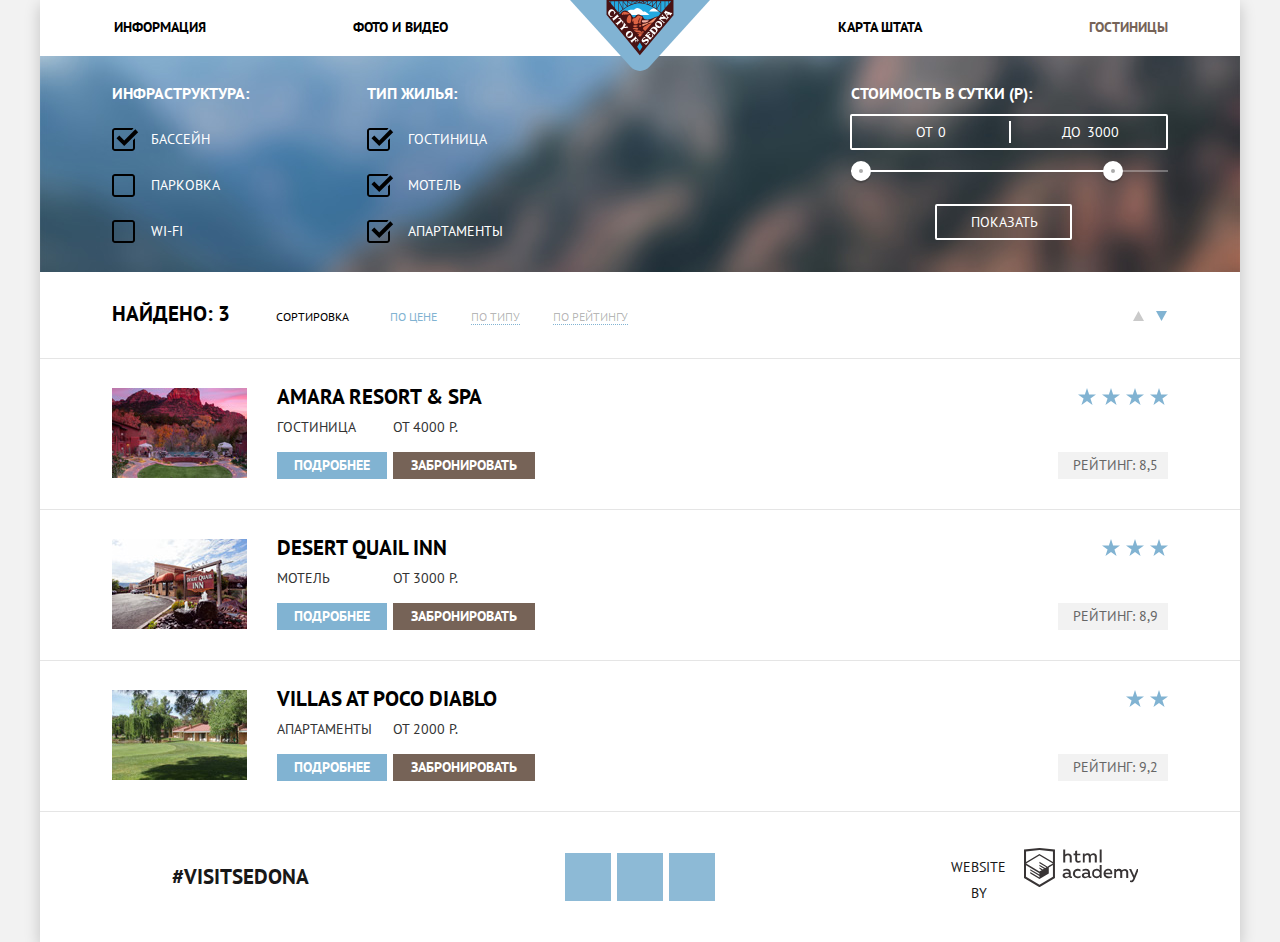
==== commit 1fbbb8c2: "Исправление ошибок после предзащиты" ====
--- a/hotels.html
+++ b/hotels.html
@@ -31,7 +31,7 @@
             <!--Здесь будет форма-->
             <form action="https://echo.htmlacademy.ru" method="post" class="form-choice-hotel">
                 <fieldset>
-                    <legend>Инфраструктура:</legend>
+                    <legend class="checkbox-title">Инфраструктура:</legend>
                     <div class="checkboxes infrastructure">
                         <label for="pool" class="checkbox">
                             <input class="visually-hidden" type="checkbox" id="pool" name="pool" value="pool" checked>
@@ -52,7 +52,7 @@
                     </div>
                 </fieldset>
                 <fieldset>
-                    <legend>Тип жилья:</legend>
+                    <legend class="checkbox-title">Тип жилья:</legend>
                     <div class="checkboxes housing-type">
                         <label for="hotel" class="checkbox">
                             <input class="visually-hidden" type="checkbox" id="hotel" name="hotel" value="hotel"
@@ -95,25 +95,6 @@
                     </div>
 
 
-                    <!--
-                    <div class="filter">
-                        <div class="filter-interval">
-                            <label>От <input type="text" name="min-interval" value="0"></label>
-                            <label>До <input type="text" name="max-interval" value="3000"></label>
-                        </div>
-
-                        <div class="filter-range-wrapper">
-                            <div class="filter-range">
-                                <div class="filter-range-scale">
-                                    <div class="filter-range-bar"></div>
-                                </div>
-                                <button type="button" class="filter-range-handle min"></button>
-                                <button type="button" class="filter-range-handle max"></button>
-                            </div>
-                        </div>
-                        <button class="button button-show" type="submit">Показать</button>
-                    </div>
--->
                 </fieldset>
             </form>
             <div class="sorting-block">
@@ -122,13 +103,13 @@
                     <p class="result-sorting">Сортировка</p>
                     <ul class="sorting">
                         <li>
-                            <a class="sorting-parameter" href="#" title="Сортировать по цене">По цене</a>
+                            <a class="sorting-price" href="#" title="Сортировать по цене">По цене</a>
                         </li>
                         <li>
-                            <a class="sorting-parameter" href="#" title="Сортировать по типу">По типу</a>
+                            <a class="sorting-type" href="#" title="Сортировать по типу">По типу</a>
                         </li>
                         <li>
-                            <a class="sorting-parameter" href="#" title="Сортировать по рейтингу">По рейтингу</a>
+                            <a class="sorting-rate" href="#" title="Сортировать по рейтингу">По рейтингу</a>
                         </li>
                     </ul>
                 </div>
@@ -144,7 +125,7 @@
                     </li>
                     <li>
                         <a class="sorting-direction-down" href="#" title="Сортировка от большего к меньшему">
-                            <svg class="direction" version="1.1" id="Layer_1" xmlns="http://www.w3.org/2000/svg"
+                            <svg class="direction" version="1.1" id="Layer_2" xmlns="http://www.w3.org/2000/svg"
                                 xmlns:xlink="http://www.w3.org/1999/xlink" x="0px" y="0px" width="11px" height="10px"
                                 viewBox="0 0 11 10" enable-background="new 0 0 11 10" xml:space="preserve">
                                 <polyline points="5.5,10 0,0 11,0 " />
@@ -292,7 +273,7 @@
                 <b>Website by</b>
                 <a class="footer-img-link" title="Профессиональный HTML и CSS, уровень 1"
                     href="https://htmlacademy.ru/intensive/htmlcss">
-                    <svg class="htmlacademy" id="Layer_1" data-name="Layer 1" xmlns="http://www.w3.org/2000/svg"
+                    <svg class="htmlacademy" id="Layer_3" data-name="Layer 1" xmlns="http://www.w3.org/2000/svg"
                         viewBox="0 0 108.08 36.85">
                         <title>логотип htmlacademy</title>
                         <path
--- a/css/style.css
+++ b/css/style.css
@@ -9,6 +9,7 @@
   color: #333333;
   text-transform: uppercase;
   text-align: center;
+  background-color: #f2f2f2;
 
 }
 a {
@@ -28,9 +29,8 @@
    margin: 0 auto;
    background-color: #fff;
    width: 1200px;
-   box-shadow: 
-   0 5px 15px 0 rgba(0, 1, 1, 0.2),
-   0 5px 0 40px #f2f2f2;
+   -webkit-box-shadow: 0 5px 15px 0 rgba(0, 1, 1, 0.2);
+           box-shadow: 0 5px 15px 0 rgba(0, 1, 1, 0.2);
    
  }
 
@@ -56,15 +56,20 @@
 }
 
 .site-navigation {
-  display: flex;
-  align-items: center;
+  display: -webkit-box;
+  display: -ms-flexbox;
+  display: flex;
+  -webkit-box-align: center;
+      -ms-flex-align: center;
+          align-items: center;
   list-style: none;
   margin: 0;
   padding: 0;
   
 }
 .site-navigation li {
-  box-sizing: border-box;
+  -webkit-box-sizing: border-box;
+          box-sizing: border-box;
   width: 240px;
   text-align: center;
   padding-top: 14px;
@@ -133,9 +138,16 @@
 .main-features {
   background-color: #ffffff;
   padding-top: 60px;
-  display: flex;
-  flex-direction: column;
+  display: -webkit-box;
+  display: -ms-flexbox;
+  display: flex;
+  align-items: center;
+  -webkit-box-orient: vertical;
+  -webkit-box-direction: normal;
+      -ms-flex-direction: column;
+          flex-direction: column;
   width: 1200px;
+  
 }
 
 .main-features b {
@@ -143,6 +155,9 @@
   line-height: 26px;
   font-weight: 700;
   color: #000000;
+  width: 440px;
+  
+  text-align: center;
  
 }
 
@@ -162,37 +177,90 @@
 
 .main-features-list {
 
-  display: flex;
-  flex-wrap: wrap;
+  display: -webkit-box;
+
+  display: -ms-flexbox;
+
+  display: flex;
+  -ms-flex-wrap: wrap;
+      flex-wrap: wrap;
   min-height: 256px;
   
 }
 
 .feature {
   width: 400px;
-  box-sizing: border-box;
+  -webkit-box-sizing: border-box;
+          box-sizing: border-box;
   padding-top: 26px;
-  
   text-align: center;
 
 }
 
-.feature h3 {
-  text-indent: 5px;
-
-}
-
-.feature b {
-  display: inline-block;
-  margin-top: 3px;
-  margin-bottom: 7px;
-  
-}
-
-
-.feature p {
-  text-indent: 3px;
-
+.real-town .feature {
+  padding: 26px 55px 0 55px;
+
+}
+
+.real-town h3 {
+  padding: 21px 50px 24px 50px;
+  margin: 0 0 0 0;
+ 
+}
+
+.real-town p {
+  padding: 21px 0 14px 0;
+  margin: 0 0 0 0;
+ 
+}
+
+
+.bridge .feature {
+  padding: 26px 45px 0 45px;
+
+}
+
+.bridge h3 {
+  padding: 21px 50px 23px 50px;
+  margin: 0 0 0 0;
+  text-indent: 8px;
+ 
+}
+
+.bridge p {
+  padding: 21px 0 14px 0;
+  margin: 0 0 0 0;
+ 
+}
+
+
+.small-area .feature,
+.road .feature,
+.tourists .feature {
+  padding: 26px 55px 0 55px;
+
+}
+
+.small-area h3,
+.road h3,
+.tourists h3 {
+  padding: 21px 70px 24px 70px;
+  margin: 0 0 0 0;
+  
+ 
+}
+
+.small-area p,
+.road p,
+.tourists p {
+  padding: 21px 10px 14px 10px;
+  margin: 0 0 0 0;
+ 
+}
+
+.tourists p {
+  padding: 21px 17px 14px 17px;
+ 
 }
 
 
@@ -200,18 +268,25 @@
   margin: 0;
   padding: 0;
   list-style: none;
-  display: flex;
-  flex-wrap: wrap;
+  display: -webkit-box;
+  display: -ms-flexbox;
+  display: flex;
+  -ms-flex-wrap: wrap;
+      flex-wrap: wrap;
   width: 1200px;
 
 }
 
 
 .bridge .feature {
-  order: 1;
+  -webkit-box-ordinal-group: 2;
+      -ms-flex-order: 1;
+          order: 1;
 }
 
 .sublists {
+  display: -webkit-box;
+  display: -ms-flexbox;
   display: flex;
   width: 1200px;
   margin: 0;
@@ -269,6 +344,7 @@
   font-weight: 700;
   color: #000000;
   width: 150px;
+  vertical-align: middle;
 }
 
 .sublists p {
@@ -276,6 +352,7 @@
   margin: 0;
   padding: 0;
   width: 290px;
+  vertical-align: middle;
   
   
 }
@@ -321,6 +398,7 @@
   display: inline-block;
   padding-top: 10px;
   padding-bottom: 33px;
+  vertical-align: middle;
 }
 
 
@@ -356,9 +434,15 @@
 
 .main-booking-form {
   position: absolute;
-  display: flex;
-  flex-direction: column;
-  box-sizing: border-box;
+  display: -webkit-box;
+  display: -ms-flexbox;
+  display: flex;
+  -webkit-box-orient: vertical;
+  -webkit-box-direction: normal;
+      -ms-flex-direction: column;
+          flex-direction: column;
+  -webkit-box-sizing: border-box;
+          box-sizing: border-box;
   width: 100%;
   min-height: 395px;
   background-color: #ffffff;
@@ -375,19 +459,43 @@
 
 .date-arrival {
   position: relative;
-  display: flex;
-  justify-content: space-between;
-  align-items: center;
+  display: -webkit-box;
+  display: -ms-flexbox;
+  display: flex;
+  -webkit-box-pack: justify;
+      -ms-flex-pack: justify;
+          justify-content: space-between;
+  -webkit-box-align: center;
+      -ms-flex-align: center;
+          align-items: center;
   margin-bottom: 29px;
+  box-sizing: border-box;
+  width: 458px;
 }
 
 
 .date-departure {
   position: relative;
-  display: flex;
-  justify-content: space-between;
-  align-items: center;
+  display: -webkit-box;
+  display: -ms-flexbox;
+  display: flex;
+  -webkit-box-pack: justify;
+      -ms-flex-pack: justify;
+          justify-content: space-between;
+  -webkit-box-align: center;
+      -ms-flex-align: center;
+          align-items: center;
   margin-bottom: 30px;
+  box-sizing: border-box;
+  width: 458px;
+}
+
+.date-arrival label {
+  width: 112px;
+}
+
+.date-departure label {
+  width: 112px;
 }
 
 .date-arrival input,
@@ -403,8 +511,10 @@
   width: 346px;
   height: 38px;
   padding-left: 12px;
+  padding-right: 35px;
   border: none;
-  box-sizing: border-box;
+  -webkit-box-sizing: border-box;
+          box-sizing: border-box;
 }
 
 
@@ -423,13 +533,18 @@
 
 .button-calendar {
   position: absolute;
-  top: 7px;
-  right: 3px;
+  top: 8px;
+  right: 9px;
   background-color: #f2f2f2;
   outline-color: #e5e5e5;
   opacity: 0.3;
   background-position: center center;
   border: none;
+  box-sizing: border-box;
+  width: 21px;
+  height: 22px;
+  padding: 0;
+ 
 }
 
 .button-calendar:hover {
@@ -441,12 +556,18 @@
 }
 
 .booking-number {
+  display: -webkit-box;
+  display: -ms-flexbox;
   display: flex;
   margin-bottom: 54px;
-  justify-content: space-between;
-  
-
-}
+  -webkit-box-pack: justify;
+      -ms-flex-pack: justify;
+          justify-content: space-between;
+  
+
+}
+
+
 .booking-adults label {
   width: 112px;
 }
@@ -456,14 +577,22 @@
 }
 
 .booking-adults {
-  display: flex;
- align-items: center;
+  display: -webkit-box;
+  display: -ms-flexbox;
+  display: flex;
+ -webkit-box-align: center;
+     -ms-flex-align: center;
+         align-items: center;
   
 }
 
 .booking-kids {
-  display: flex;
-  align-items: center;
+  display: -webkit-box;
+  display: -ms-flexbox;
+  display: flex;
+  -webkit-box-align: center;
+      -ms-flex-align: center;
+          align-items: center;
   
 }
 
@@ -481,6 +610,8 @@
   height: 38px;
   border: none;
   padding: 0;
+  -webkit-box-sizing: border-box;
+          box-sizing: border-box;
 
 }
 
@@ -525,7 +656,9 @@
 
 
 .button-plus::after {
-    transform: rotate(90deg);
+    -webkit-transform: rotate(90deg);
+        -ms-transform: rotate(90deg);
+            transform: rotate(90deg);
     }
 
 .button-minus:hover::before,
@@ -570,13 +703,20 @@
 /*Футер*/
 
 .main-footer {
+  display: -webkit-box;
+  display: -ms-flexbox;
   display: flex;
   background-color: #ffffff;
   opacity: 0.9;
   width: 1200px;
+  /*height: 120px;Для IE11*/
   min-height: 120px;
-  align-items: center;
+  -webkit-box-align: center;
+      -ms-flex-align: center;
+          align-items: center;
   margin-top: -126px;
+  padding: 36px 0 36px 0;
+  box-sizing: border-box;
 }
 .link-visit {
   width: 400px;
@@ -587,16 +727,24 @@
 .footer-social {
   margin: 0;
   padding: 0;
+  display: -webkit-box;
+  display: -ms-flexbox;
   display: flex;
   width: 400px;
   list-style: none;
-  justify-content: center;
+  -webkit-box-pack: center;
+      -ms-flex-pack: center;
+          justify-content: center;
 }
 
 .footer-copyright {
+  display: -webkit-box;
+  display: -ms-flexbox;
   display: flex;
   width: 400px;
-  justify-content: center;
+  -webkit-box-pack: center;
+      -ms-flex-pack: center;
+          justify-content: center;
   
   
 }
@@ -608,28 +756,38 @@
   color: #000000;
 }
 
+
 .footer-social li {
   list-style: none;
+  width: 46px;
+  height: 48px;
+  
+}
+
+
+.footer-social .social-button {
+  display: block;
   background-color: #81b3d2;
   width: 46px;
   height: 48px;
   position: relative;
-}
-
-.footer-social li:hover,
-.footer-social li:focus {
+  cursor: pointer;
+}
+
+a.social-button:hover,
+a.social-button:focus {
   background-color: #669ec0;
-  
-
-}
-
-.footer-social li:active {
+
+}
+
+
+a.social-button:active {
   background-color: #5496bd;
  
 }
 
 
-.footer-social li:nth-child(1)::before {
+.twitter::before {
   content: "";
   position: absolute;
   background-image: url("../img/twitter.svg");
@@ -642,7 +800,7 @@
   
 }
 
-.footer-social li:nth-child(2)::before {
+.facebook::before {
   content: "";
   position: absolute;
   background-image: url("../img/fb-icon.svg");
@@ -655,7 +813,7 @@
   
 }
 
-.footer-social li:nth-child(3)::before {
+.youtube::before {
   content: "";
   position: absolute;
   background-image: url("../img/youtube.svg");
@@ -668,7 +826,7 @@
   
 }
 
-.footer-social li:active::before {
+.social-button:active::before {
   opacity: 0.3;
 }
 
@@ -720,6 +878,8 @@
 /*форма выбора отеля*/
 
 .form-choice-hotel {
+  display: -webkit-box;
+  display: -ms-flexbox;
   display: flex;
   font-size: 14px;
   line-height: 21px;
@@ -731,7 +891,7 @@
   background-position: 0 -66px; 
   
   width: 1200px;
-  height: 189px;
+  min-height: 189px;
   padding-top: 27px;
 }
 
@@ -739,17 +899,25 @@
 .form-choice-hotel fieldset {
   margin: 0;
   padding: 0;
-  margin-inline-start: 0;
-
-  display: flex;
-  flex-direction: column;
+  -webkit-margin-start: 0;
+          margin-inline-start: 0;
+
+  display: -webkit-box;
+
+  display: -ms-flexbox;
+
+  display: flex;
+  -webkit-box-orient: vertical;
+  -webkit-box-direction: normal;
+      -ms-flex-direction: column;
+          flex-direction: column;
   border: none;
     
  }
 
  .form-choice-hotel fieldset:nth-child(1) {
   margin-left: 72px;
-  padding-top: 25px;
+  
   
   width: 240px;
   text-align: left;
@@ -758,7 +926,7 @@
 
  .form-choice-hotel fieldset:nth-child(2) {
   margin-left: 15px;
-  padding-top: 25px;
+  
   width: 240px;
   text-align: left;
  }
@@ -773,6 +941,11 @@
   line-height: 21px;
   font-weight: 700;
   text-align: left;
+  
+}
+
+.checkbox-title {
+  margin-bottom: 25px;
 }
 
 /*чекбоксы*/
@@ -786,12 +959,20 @@
   
   padding-left: 39px;
   cursor: pointer;
+  
 }
 
 .housing-type .checkbox {
   
   padding-left: 41px;
   cursor: pointer;
+  
+}
+
+.checkboxes input[type="checkbox"]:focus + .checkbox-indicator {
+  outline: 1px dashed #ffffff;
+  outline-offset: 2px;
+  
 }
 
 .checkboxes input[type="checkbox"] + .checkbox-indicator {
@@ -930,7 +1111,8 @@
   background: #ababab;
   border: 8px solid #ffffff;
   border-radius: 50%;
-  box-shadow: 0 2px 1px 0 rgba(0, 1, 1, 0.2);
+  -webkit-box-shadow: 0 2px 1px 0 rgba(0, 1, 1, 0.2);
+          box-shadow: 0 2px 1px 0 rgba(0, 1, 1, 0.2);
   cursor: pointer;
 }
 
@@ -949,12 +1131,13 @@
 .btn-transparent {
   display: block;
   margin-left: 84px;
-  padding: 6px 34px;
-  box-sizing: border-box;
+  padding: 6px 34px 5px 34px;
+  -webkit-box-sizing: border-box;
+          box-sizing: border-box;
   width: 137px;
 
   font-size: 14px;
-  line-height: 20px;
+  line-height: 21px;
   color: #ffffff;
   text-transform: uppercase;
 
@@ -970,125 +1153,31 @@
   background: #ffffff;
 }
 
-/*Стили для ползунка
-
-.filter {
-    margin: 0 auto;
-    padding: 0;
-    padding-top: 12px;
-    width: 300px;
-    border: none;
-    border-radius: 3px;
-  }
-  
-  .filter-range-wrapper {
-    margin-bottom: 10px;
-    padding: 20px 18px;
-    border-radius: 3px;
-    background-color: transparent;
-  }
-  
-  .filter-range {
-    position: relative;
-  }
-  
-  .filter-range-scale {
-    height: 2px;
-    background-color: #d7dcde;
-  }
-  
-  .filter-range-bar {
-    height: 2px;
-    width: 75%;
-    background-color: #ffffff;
-  }
-  
-  .filter-range-handle {
-    position: absolute;
-    top: 50%;
-    left: 0%;
-    transform: translateY(-50%);
-    width: 4px;
-    height: 4px;
-    box-sizing: content-box;
-    padding: 0;
-    border: 8px solid #ffffff;
-    border-radius: 50%;
-    background-color: #b7b7b7;
-    cursor: pointer;
-  }
-
-  .filter-range-handle:hover {
-    border: 9px solid #ffffff;
-  }
-  
-  .filter-range-handle.min {
-    left: 0;
-  }
-  
-  .filter-range-handle.max {
-    left: 75%;
-  }
-  
-  .filter-interval {
-    display: flex;
-    flex-wrap: wrap;
-    justify-content: space-between;
-  }
-  
-  .filter-interval label {
-    width: 50%;
-    font-size: 16px;
-    line-height: 22px;
-    text-transform: uppercase;
-  }
-  
-  .filter-interval label:last-child {
-    text-align: right;
-  }
-  
-  .filter-interval input {
-    margin-left: 8px;
-    width: 80px;
-    height: 38px;
-    border-radius: 2px;
-    border: 2px solid #ffffff;
-    font: inherit;
-    color: inherit;
-    text-align: center;
-    background-color: transparent;
-  }
-
-  .button-show {
-    font-size: 14px;
-    line-height: 21px;
-    font-weight: 400;
-    background-color: transparent;
-    border: 2px solid #ffffff;
-    width: 133px;
-    height: 32px;
-  }
-
-  .button-show:hover {
-    background-color: #ffffff;
-    color: #000000;
-  }
-  */
 
   /*Блок сортировок*/
   .sorting-block {
+    display: -webkit-box;
+    display: -ms-flexbox;
     display: flex;
-    align-items: flex-end;
+    -webkit-box-align: end;
+        -ms-flex-align: end;
+            align-items: flex-end;
     margin-top: 29px;
     margin-left: 72px;
     margin-bottom: 31px;
     margin-right: 73px;
-    justify-content: space-between;
+    -webkit-box-pack: justify;
+        -ms-flex-pack: justify;
+            justify-content: space-between;
   }
 
   .sorting-subblock {
+    display: -webkit-box;
+    display: -ms-flexbox;
     display: flex;
-    align-items: baseline;
+    -webkit-box-align: baseline;
+        -ms-flex-align: baseline;
+            align-items: baseline;
     
   }
 
@@ -1126,11 +1215,15 @@
     margin: 0;
     margin-left: 1px;
     width: 238px;
+    display: -webkit-box;
+    display: -ms-flexbox;
     display: flex;
     font-size: 12px;
     line-height: 18px;
     font-weight: 400; 
-    justify-content: space-between;
+    -webkit-box-pack: justify; 
+        -ms-flex-pack: justify; 
+            justify-content: space-between;
     
   }
   .sorting li,
@@ -1141,28 +1234,26 @@
     margin: 0;
   }
 
-  .sorting-parameter {
+   .sorting-price {
+    color: #81b3d2;
     text-decoration: none;
   }
 
-  .sorting li:nth-child(1) a {
-    color: #81b3d2;
-  }
-
-  .sorting li:nth-child(2) a,
-  .sorting li:nth-child(3) a {
+  .sorting-type,
+  .sorting-rate {
     color: rgba(0, 0, 0, 0.3);
     border-bottom: 1px dotted #81b3d2;
-  }
-
-  .sorting li:nth-child(2) a:hover,
-  .sorting li:nth-child(3) a:hover {
+    text-decoration: none;
+  }
+
+  .sorting-type:hover,
+  .sorting-rate:hover {
     color: #81b3d2;
     border-bottom: 1px dotted #81b3d2;
   }
 
-  .sorting li:nth-child(2) a:active,
-  .sorting li:nth-child(3) a:active {
+  .sorting-type:active,
+  .sorting-rate:active {
     color: #000000;
     border: none;
   }
@@ -1170,9 +1261,13 @@
  /*Здесь будут стили для стрелочек*/
  .sorting-direction {
   list-style: none;
+  display: -webkit-box;
+  display: -ms-flexbox;
   display: flex;
   width: 34px;
-  justify-content: space-between;
+  -webkit-box-pack: justify;
+      -ms-flex-pack: justify;
+          justify-content: space-between;
   }
 
  .sorting-direction-up {
@@ -1200,8 +1295,10 @@
   list-style: none;
   margin: 0;
   padding: 0;
-  margin-block-start: 0;
-  margin-block-end: 0;
+  -webkit-margin-before: 0;
+          margin-block-start: 0;
+  -webkit-margin-after: 0;
+          margin-block-end: 0;
 
  }
 
@@ -1219,13 +1316,19 @@
    list-style: none;
    margin: 0;
    padding: 0;
+   display: -webkit-box;
+   display: -ms-flexbox;
    display: flex;
-   justify-content: space-between;
+   -webkit-box-pack: justify;
+       -ms-flex-pack: justify;
+           justify-content: space-between;
    padding-top: 25px;
    padding-bottom: 25px;
    padding-right: 72px;
 }
 .catalog-left-side {
+  display: -webkit-box;
+  display: -ms-flexbox;
   display: flex;
 }
 
@@ -1240,14 +1343,18 @@
   padding: 0;
   width: 260px;
   text-align: left;
-  margin-block-start: 0;
-  margin-block-end: 0;
+  -webkit-margin-before: 0;
+          margin-block-start: 0;
+  -webkit-margin-after: 0;
+          margin-block-end: 0;
 }
 .catalog-item-image {
   margin: 0;
   padding: 0;
-  margin-block-start: 0;
-  margin-block-end: 0;
+  -webkit-margin-before: 0;
+          margin-block-start: 0;
+  -webkit-margin-after: 0;
+          margin-block-end: 0;
   margin-top: 4px;
   margin-left: 72px;
   width: 135px;
@@ -1262,34 +1369,52 @@
  }
 
  .catalog-first-column {
+  display: -webkit-box;
+  display: -ms-flexbox;
   display: flex; 
-  flex-direction: column;
+  -webkit-box-orient: vertical; 
+  -webkit-box-direction: normal; 
+      -ms-flex-direction: column; 
+          flex-direction: column;
   
   
   text-align: left;
 }
 
 .catalog-sub-column {
+  display: -webkit-box;
+  display: -ms-flexbox;
   display: flex; 
   margin-top: 7px;
 }
 
  .catalog-second-column {
    margin-left: 0;
-   align-self: flex-end;
+   -ms-flex-item-align: end;
+       align-self: flex-end;
    text-align: left;
  }
  .catalog-third-column {
   margin-left: 6px;
-  align-self: flex-end;
+  -ms-flex-item-align: end;
+      align-self: flex-end;
   text-align: left;
 }
 .catalog-fourth-column {
-  align-items: flex-end;
+  -webkit-box-align: end;
+      -ms-flex-align: end;
+          align-items: flex-end;
   text-align: right;
+  display: -webkit-box;
+  display: -ms-flexbox;
   display: flex; 
-  flex-direction: column;
-  justify-content: space-between;
+  -webkit-box-orient: vertical; 
+  -webkit-box-direction: normal; 
+      -ms-flex-direction: column; 
+          flex-direction: column;
+  -webkit-box-pack: justify;
+      -ms-flex-pack: justify;
+          justify-content: space-between;
   width: 110px;
  height: 91px;
  margin-top: 4px;
@@ -1303,11 +1428,14 @@
   text-align: center;
   background-color: #f2f2f2;
   width: 110px;
-  box-sizing: border-box;
+  -webkit-box-sizing: border-box;
+          box-sizing: border-box;
   margin: 0;
   padding: 0;
-  margin-block-start: 0;
-  margin-block-end: 0;
+  -webkit-margin-before: 0;
+          margin-block-start: 0;
+  -webkit-margin-after: 0;
+          margin-block-end: 0;
   padding-top: 3px;
   padding-bottom: 3px;
   padding-left: 4px;
@@ -1317,8 +1445,10 @@
    .catalog-stars {
     margin: 0;
     padding: 0;
-    margin-block-start: 0;
-    margin-block-end: 0;
+    -webkit-margin-before: 0;
+            margin-block-start: 0;
+    -webkit-margin-after: 0;
+            margin-block-end: 0;
    }
 
    .catalog-stars img {
@@ -1374,4 +1504,3 @@
  .hotels-footer {
   margin-top: 0;
 }
-
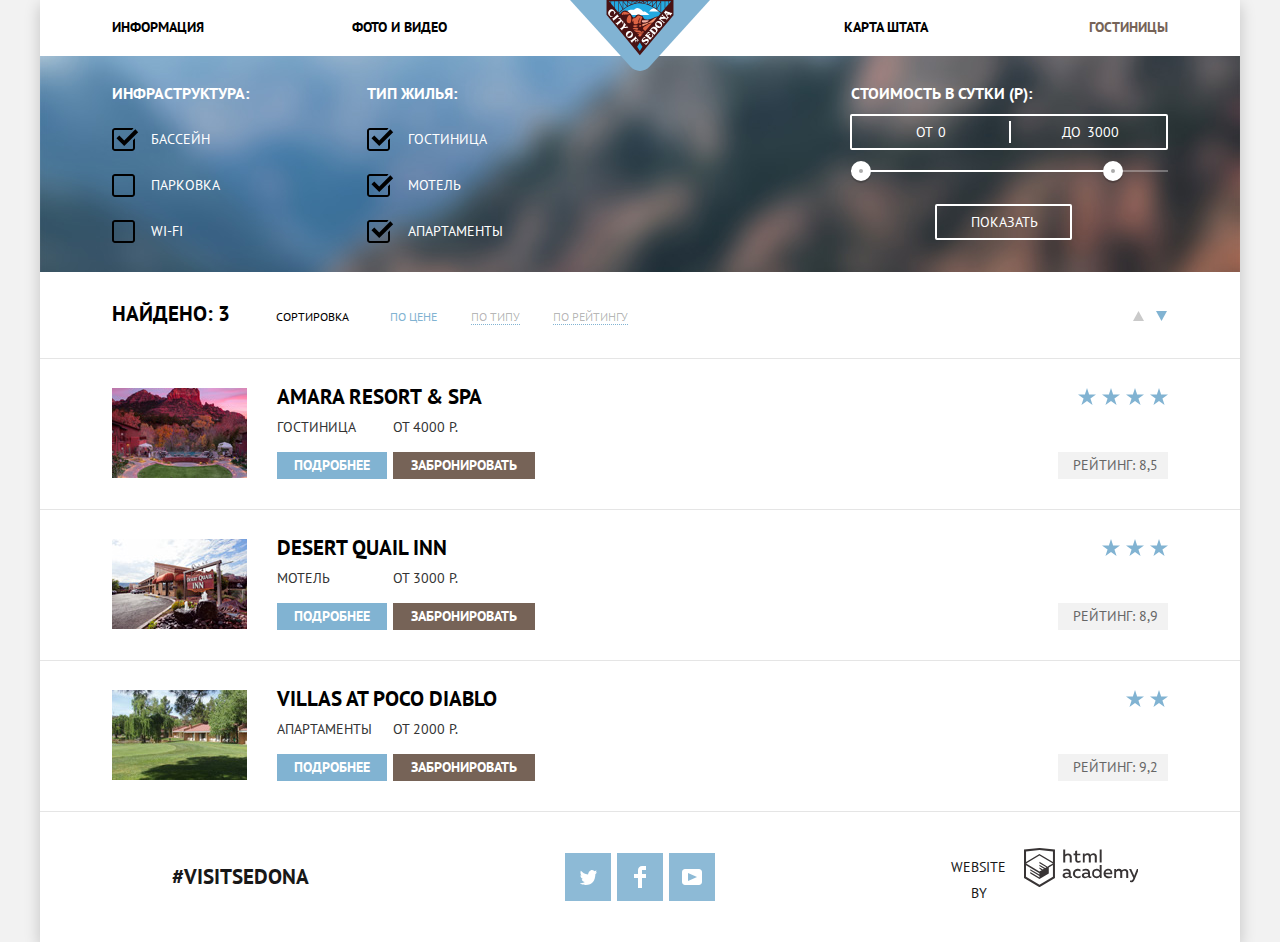
==== commit 57c9c982: "Подготовка к защите" ====
--- a/hotels.html
+++ b/hotels.html
@@ -260,11 +260,11 @@
                 <a class="footer-link" title="посмотреть информацию по хештегу" href="#">#visitSEDONA</a>
             </div>
             <ul class="footer-social">
-                <li><a class="social-button" title="Наш аккаунт в twitter" href="#"
+                <li><a class="social-button twitter" title="Наш аккаунт в twitter" href="#"
                         aria-label="Наш аккаунт в twitter"></a></li>
-                <li><a class="social-button" title="Наша страница в facebook" href="#"
+                <li><a class="social-button facebook" title="Наша страница в facebook" href="#"
                         aria-label="Наша страница в facebook"></a></li>
-                <li><a class="social-button" title="Наш канал на YouTube" href="#"
+                <li><a class="social-button youtube" title="Наш канал на YouTube" href="#"
                         aria-label="Наш канал на YouTube"></a></li>
             </ul>
 
@@ -286,6 +286,7 @@
 
         </footer>
     </div>
+    <script src="js/script.js"></script>
 </body>
 
 </html>--- a/css/style.css
+++ b/css/style.css
@@ -1,7 +1,6 @@
 body {
   margin: 0;
   padding: 0;
-
   font-family: "PT Sans", Arial, sans-serif;
   font-size: 14px;
   line-height: 21px;
@@ -10,8 +9,8 @@
   text-transform: uppercase;
   text-align: center;
   background-color: #f2f2f2;
-
-}
+}
+
 a {
   text-decoration: none;
 }
@@ -24,25 +23,24 @@
   margin: -1px;
 }
 
- .page-wrapper {
-   position: relative;
-   margin: 0 auto;
-   background-color: #fff;
-   width: 1200px;
-   -webkit-box-shadow: 0 5px 15px 0 rgba(0, 1, 1, 0.2);
-           box-shadow: 0 5px 15px 0 rgba(0, 1, 1, 0.2);
-   
- }
+.page-wrapper {
+  position: relative;
+  margin: 0 auto;
+  background-color: #fff;
+  width: 1200px;
+  -webkit-box-shadow: 0 5px 15px 0 rgba(0, 1, 1, 0.2);
+  box-shadow: 0 5px 15px 0 rgba(0, 1, 1, 0.2);
+}
 
 /*Хедер*/
 
 .main-header-logo {
- position: absolute;
- z-index: 6;
- left: 50%;
- width: 140px;
- height: 71px;
- margin-left: -70px;
+  position: absolute;
+  z-index: 6;
+  left: 50%;
+  width: 140px;
+  height: 71px;
+  margin-left: -70px;
 }
 
 .main-navigation {
@@ -52,7 +50,6 @@
   font-weight: 700;
   color: #000000;
   min-height: 56px;
-
 }
 
 .site-navigation {
@@ -60,38 +57,41 @@
   display: -ms-flexbox;
   display: flex;
   -webkit-box-align: center;
-      -ms-flex-align: center;
-          align-items: center;
+  -ms-flex-align: center;
+  align-items: center;
   list-style: none;
   margin: 0;
   padding: 0;
-  
-}
+}
+
 .site-navigation li {
   -webkit-box-sizing: border-box;
-          box-sizing: border-box;
+  box-sizing: border-box;
   width: 240px;
-  text-align: center;
+  text-align: left;
   padding-top: 14px;
   padding-bottom: 16px;
-  
+  padding-left: 72px;
 }
 
 .site-navigation li:nth-child(4) {
-  padding-left: 16px;
-  
-}
+  padding-right: 72px;
+  padding-left: 0;
+  text-align: right;
+}
+
 .site-navigation li:nth-child(3) {
   margin-left: 240px;
-  
+  text-align: right;
+  padding-right: 72px;
+  padding-left: 0;
 }
 
 .site-navigation a {
   color: #000000;
 }
 
-.site-navigation a:hover,
-.site-navigation a:focus {
+.site-navigation a:hover, .site-navigation a:focus {
   color: #81b3d2;
 }
 
@@ -109,10 +109,8 @@
   background-repeat: no-repeat;
   height: 432px;
   padding-top: 76px;
- 
-
-  
-}
+}
+
 .welcome-img img {
   display: block;
   width: 459px;
@@ -134,7 +132,6 @@
   background-repeat: no-repeat;
 }
 
-
 .main-features {
   background-color: #ffffff;
   padding-top: 60px;
@@ -144,10 +141,9 @@
   align-items: center;
   -webkit-box-orient: vertical;
   -webkit-box-direction: normal;
-      -ms-flex-direction: column;
-          flex-direction: column;
+  -ms-flex-direction: column;
+  flex-direction: column;
   width: 1200px;
-  
 }
 
 .main-features b {
@@ -156,9 +152,7 @@
   font-weight: 700;
   color: #000000;
   width: 440px;
-  
   text-align: center;
- 
 }
 
 .main-features h2 {
@@ -168,101 +162,75 @@
   color: #333333;
   margin-top: 27px;
   margin-bottom: 51px;
-
-}
-.main-features-list,
-.sublists li {
+}
+
+.main-features-list, .sublists li {
   list-style: none;
 }
 
 .main-features-list {
-
-  display: -webkit-box;
-
-  display: -ms-flexbox;
-
+  display: -webkit-box;
+  display: -ms-flexbox;
   display: flex;
   -ms-flex-wrap: wrap;
-      flex-wrap: wrap;
+  flex-wrap: wrap;
   min-height: 256px;
-  
 }
 
 .feature {
   width: 400px;
   -webkit-box-sizing: border-box;
-          box-sizing: border-box;
+  box-sizing: border-box;
   padding-top: 26px;
   text-align: center;
-
 }
 
 .real-town .feature {
   padding: 26px 55px 0 55px;
-
 }
 
 .real-town h3 {
   padding: 21px 50px 24px 50px;
   margin: 0 0 0 0;
- 
 }
 
 .real-town p {
   padding: 21px 0 14px 0;
   margin: 0 0 0 0;
- 
-}
-
+}
 
 .bridge .feature {
   padding: 26px 45px 0 45px;
-
 }
 
 .bridge h3 {
   padding: 21px 50px 23px 50px;
   margin: 0 0 0 0;
   text-indent: 8px;
- 
 }
 
 .bridge p {
   padding: 21px 0 14px 0;
   margin: 0 0 0 0;
- 
-}
-
-
-.small-area .feature,
-.road .feature,
-.tourists .feature {
+}
+
+.small-area .feature, .road .feature, .tourists .feature {
   padding: 26px 55px 0 55px;
-
-}
-
-.small-area h3,
-.road h3,
-.tourists h3 {
+}
+
+.small-area h3, .road h3, .tourists h3 {
   padding: 21px 70px 24px 70px;
   margin: 0 0 0 0;
-  
- 
-}
-
-.small-area p,
-.road p,
-.tourists p {
+}
+
+.small-area p, .road p, .tourists p {
   padding: 21px 10px 14px 10px;
   margin: 0 0 0 0;
- 
 }
 
 .tourists p {
   padding: 21px 17px 14px 17px;
- 
-}
-
+}
 
 .features-list {
   margin: 0;
@@ -272,16 +240,14 @@
   display: -ms-flexbox;
   display: flex;
   -ms-flex-wrap: wrap;
-      flex-wrap: wrap;
+  flex-wrap: wrap;
   width: 1200px;
-
-}
-
+}
 
 .bridge .feature {
   -webkit-box-ordinal-group: 2;
-      -ms-flex-order: 1;
-          order: 1;
+  -ms-flex-order: 1;
+  order: 1;
 }
 
 .sublists {
@@ -295,12 +261,10 @@
   min-height: 330px;
 }
 
-.features-list li:nth-child(1).main-features-list,
-.features-list li:nth-child(2).main-features-list {
+.features-list li:nth-child(1).main-features-list, .features-list li:nth-child(2).main-features-list {
   background-color: #81b3d2;
   color: #ffffff;
 }
-
 
 b.list-number {
   color: #ffffff;
@@ -320,19 +284,17 @@
   font-size: 21px;
   line-height: 21px;
   font-weight: 700;
-  
 }
 
 li.main-features-list:nth-child(n+3) h3 {
   color: #000000;
 }
 
-
-.sublists li,
-.main-features-list ul  {
+.sublists li, .main-features-list ul {
   color: #333333;
   background-color: #ffffff;
 }
+
 .sublists h4 {
   display: inline-block;
   margin: 0;
@@ -353,8 +315,6 @@
   padding: 0;
   width: 290px;
   vertical-align: middle;
-  
-  
 }
 
 .main-features-house {
@@ -362,28 +322,28 @@
   background-repeat: no-repeat;
   background-position: center 60px;
 }
+
 .main-features-food {
   background-image: url("../img/gifts.svg");
   background-repeat: no-repeat;
   background-position: center 61px;
 }
+
 .main-features-gift {
   background-image: url("../img/food.svg");
   background-repeat: no-repeat;
   background-position: center 56px;
 }
 
-.small-area,
-.road,
-.tourists {
+.small-area, .road, .tourists {
   background-color: #eeeeee;
 }
+
 .main-booking {
   position: relative;
   margin: 0 auto;
   padding-top: 50px;
   width: 568px;
-  
 }
 
 .main-booking b {
@@ -400,7 +360,6 @@
   padding-bottom: 33px;
   vertical-align: middle;
 }
-
 
 /*Форма на главной*/
 
@@ -422,8 +381,7 @@
   background-color: #766357;
 }
 
-.button-open-form:hover,
-.button-open-form:focus {
+.button-open-form:hover, .button-open-form:focus {
   background-color: #604e43;
 }
 
@@ -434,15 +392,9 @@
 
 .main-booking-form {
   position: absolute;
-  display: -webkit-box;
-  display: -ms-flexbox;
-  display: flex;
-  -webkit-box-orient: vertical;
-  -webkit-box-direction: normal;
-      -ms-flex-direction: column;
-          flex-direction: column;
+  display: none;
   -webkit-box-sizing: border-box;
-          box-sizing: border-box;
+  box-sizing: border-box;
   width: 100%;
   min-height: 395px;
   background-color: #ffffff;
@@ -455,7 +407,38 @@
   padding: 55px;
 }
 
-
+.booking-form-show {
+  display: -webkit-box;
+  display: -ms-flexbox;
+  display: flex;
+  -webkit-box-orient: vertical;
+  -webkit-box-direction: normal;
+  -ms-flex-direction: column;
+  flex-direction: column;
+  -webkit-box-sizing: border-box;
+  box-sizing: border-box;
+  animation: bounce 0.6s;
+}
+
+.input-error {
+  outline: 2px solid #bb0606;
+  outline-offset: -2px;
+}
+
+@keyframes bounce {
+  0% {
+    transform: translateY(-198px);
+  }
+  70% {
+    transform: translateY(30px);
+  }
+  90% {
+    transform: translateY(-10px);
+  }
+  100% {
+    transform: translateY(0);
+  }
+}
 
 .date-arrival {
   position: relative;
@@ -463,28 +446,27 @@
   display: -ms-flexbox;
   display: flex;
   -webkit-box-pack: justify;
-      -ms-flex-pack: justify;
-          justify-content: space-between;
+  -ms-flex-pack: justify;
+  justify-content: space-between;
   -webkit-box-align: center;
-      -ms-flex-align: center;
-          align-items: center;
+  -ms-flex-align: center;
+  align-items: center;
   margin-bottom: 29px;
   box-sizing: border-box;
   width: 458px;
 }
 
-
 .date-departure {
   position: relative;
   display: -webkit-box;
   display: -ms-flexbox;
   display: flex;
   -webkit-box-pack: justify;
-      -ms-flex-pack: justify;
-          justify-content: space-between;
+  -ms-flex-pack: justify;
+  justify-content: space-between;
   -webkit-box-align: center;
-      -ms-flex-align: center;
-          align-items: center;
+  -ms-flex-align: center;
+  align-items: center;
   margin-bottom: 30px;
   box-sizing: border-box;
   width: 458px;
@@ -498,8 +480,7 @@
   width: 112px;
 }
 
-.date-arrival input,
-.date-departure input {
+.date-arrival input, .date-departure input {
   font: inherit;
   font-size: 14px;
   line-height: 26px;
@@ -514,18 +495,15 @@
   padding-right: 35px;
   border: none;
   -webkit-box-sizing: border-box;
-          box-sizing: border-box;
-}
-
-
-.date-arrival input:hover,
-.date-departure input:hover {
+  box-sizing: border-box;
+}
+
+.date-arrival input:hover, .date-departure input:hover {
   background-color: #ebebeb;
   border: none;
 }
 
-.date-arrival input:focus,
-.date-departure input:focus {
+.date-arrival input:focus, .date-departure input:focus {
   background-color: #ffffff;
   border: 2px solid #e5e5e5;
   outline-color: #e5e5e5;
@@ -544,12 +522,11 @@
   width: 21px;
   height: 22px;
   padding: 0;
- 
 }
 
 .button-calendar:hover {
   opacity: 1;
-  }
+}
 
 .button-calendar:active {
   fill: #81b3d2;
@@ -561,12 +538,9 @@
   display: flex;
   margin-bottom: 54px;
   -webkit-box-pack: justify;
-      -ms-flex-pack: justify;
-          justify-content: space-between;
-  
-
-}
-
+  -ms-flex-pack: justify;
+  justify-content: space-between;
+}
 
 .booking-adults label {
   width: 112px;
@@ -580,10 +554,9 @@
   display: -webkit-box;
   display: -ms-flexbox;
   display: flex;
- -webkit-box-align: center;
-     -ms-flex-align: center;
-         align-items: center;
-  
+  -webkit-box-align: center;
+  -ms-flex-align: center;
+  align-items: center;
 }
 
 .booking-kids {
@@ -591,13 +564,11 @@
   display: -ms-flexbox;
   display: flex;
   -webkit-box-align: center;
-      -ms-flex-align: center;
-          align-items: center;
-  
-}
-
-.booking-adults input,
-.booking-kids input {
+  -ms-flex-align: center;
+  align-items: center;
+}
+
+.booking-adults input, .booking-kids input {
   font: inherit;
   font-size: 14px;
   line-height: 26px;
@@ -611,25 +582,21 @@
   border: none;
   padding: 0;
   -webkit-box-sizing: border-box;
-          box-sizing: border-box;
-
-}
-
-.booking-adults input:hover,
-.booking-kids input:hover {
+  box-sizing: border-box;
+}
+
+.booking-adults input:hover, .booking-kids input:hover {
   background-color: #ebebeb;
   border: none;
 }
 
-.booking-adults input:focus,
-.booking-kids input:focus {
+.booking-adults input:focus, .booking-kids input:focus {
   background-color: #ffffff;
   border: 2px solid #e5e5e5;
   outline-color: #e5e5e5;
 }
 
-.button-minus,
-.button-plus {
+.button-minus, .button-plus {
   position: relative;
   width: 38px;
   height: 38px;
@@ -639,44 +606,33 @@
   font-weight: 700;
   border: none;
   margin: 0;
-
-}
-
-.button-minus::before,
-.button-plus::before,
-.button-plus::after  {
-content: "";
-position: absolute;
-left: 13px;
-top: 18px;
-width: 11px;
-height: 3px;
-background-color: #a9a9a9;
-}
-
+}
+
+.button-minus::before, .button-plus::before, .button-plus::after {
+  content: "";
+  position: absolute;
+  left: 13px;
+  top: 18px;
+  width: 11px;
+  height: 3px;
+  background-color: #a9a9a9;
+}
 
 .button-plus::after {
-    -webkit-transform: rotate(90deg);
-        -ms-transform: rotate(90deg);
-            transform: rotate(90deg);
-    }
-
-.button-minus:hover::before,
-.button-plus:hover::before,
-.button-plus:hover::after {
+  -webkit-transform: rotate(90deg);
+  -ms-transform: rotate(90deg);
+  transform: rotate(90deg);
+}
+
+.button-minus:hover::before, .button-plus:hover::before, .button-plus:hover::after {
   background-color: #000000;
- 
-}
-
-.button-minus:active::before,
-.button-plus:active::before,
-.button-plus:active::after  {
+}
+
+.button-minus:active::before, .button-plus:active::before, .button-plus:active::after {
   background-color: #81b3d2;
-  
-}
-
-.button-minus:active,
-.button-plus:active {
+}
+
+.button-minus:active, .button-plus:active {
   outline-color: #f2f2f2;
 }
 
@@ -684,21 +640,20 @@
   width: 458px;
   height: 58px;
   background-color: #81b3d2;
-  
-}
-
-.button-search:hover,
-.button-search:focus {
+}
+
+.button-search:hover, .button-search:focus {
   background-color: #669ec0;
-  
 }
 
 .button-search:active {
   background-color: #5496bd;
   color: rgba(255, 255, 255, 0.3);
-  
-}
-
+}
+
+.iframe-map {
+  border: 0;
+}
 
 /*Футер*/
 
@@ -709,20 +664,19 @@
   background-color: #ffffff;
   opacity: 0.9;
   width: 1200px;
-  /*height: 120px;Для IE11*/
   min-height: 120px;
   -webkit-box-align: center;
-      -ms-flex-align: center;
-          align-items: center;
+  -ms-flex-align: center;
+  align-items: center;
   margin-top: -126px;
   padding: 36px 0 36px 0;
   box-sizing: border-box;
 }
+
 .link-visit {
   width: 400px;
-
-}
-
+  text-align: center;
+}
 
 .footer-social {
   margin: 0;
@@ -733,8 +687,8 @@
   width: 400px;
   list-style: none;
   -webkit-box-pack: center;
-      -ms-flex-pack: center;
-          justify-content: center;
+  -ms-flex-pack: center;
+  justify-content: center;
 }
 
 .footer-copyright {
@@ -743,10 +697,8 @@
   display: flex;
   width: 400px;
   -webkit-box-pack: center;
-      -ms-flex-pack: center;
-          justify-content: center;
-  
-  
+  -ms-flex-pack: center;
+  justify-content: center;
 }
 
 a.footer-link {
@@ -756,14 +708,11 @@
   color: #000000;
 }
 
-
 .footer-social li {
   list-style: none;
   width: 46px;
   height: 48px;
-  
-}
-
+}
 
 .footer-social .social-button {
   display: block;
@@ -774,18 +723,13 @@
   cursor: pointer;
 }
 
-a.social-button:hover,
-a.social-button:focus {
+a.social-button:hover, a.social-button:focus {
   background-color: #669ec0;
-
-}
-
+}
 
 a.social-button:active {
   background-color: #5496bd;
- 
-}
-
+}
 
 .twitter::before {
   content: "";
@@ -797,7 +741,6 @@
   height: 48px;
   left: 0;
   top: 0;
-  
 }
 
 .facebook::before {
@@ -810,7 +753,6 @@
   height: 48px;
   left: 0;
   top: 0;
-  
 }
 
 .youtube::before {
@@ -823,7 +765,6 @@
   height: 48px;
   left: 0;
   top: 0;
-  
 }
 
 .social-button:active::before {
@@ -833,7 +774,6 @@
 .footer-social li:nth-child(2) {
   margin-left: 6px;
   margin-right: 6px;
-
 }
 
 .footer-copyright b {
@@ -849,29 +789,25 @@
 a.footer-img-link {
   width: 115px;
   height: 41px;
-  }
-
-  .htmlacademy {
-    fill: #231f20;
-    }
-   
-    .htmlacademy:hover {
-      fill: #81b3d2;
-      }
-  
-      .htmlacademy:active {
-      fill: #bdbbbc;
-      }
-
-
+}
+
+.htmlacademy {
+  fill: #231f20;
+}
+
+.htmlacademy:hover {
+  fill: #81b3d2;
+}
+
+.htmlacademy:active {
+  fill: #bdbbbc;
+}
 
 /*hotels.html*/
+
 /*хедер*/
- 
-.site-navigation-current a,
-.site-navigation-current a:hover,
-.site-navigation-current a:focus,
-.site-navigation-current a:active {
+
+.site-navigation-current a, .site-navigation-current a:hover, .site-navigation-current a:focus, .site-navigation-current a:active {
   color: #766357;
 }
 
@@ -888,60 +824,49 @@
   background-color: #345568;
   background-image: url("../img/filter-background.jpg");
   background-repeat: no-repeat;
-  background-position: 0 -66px; 
-  
+  background-position: 0 -66px;
   width: 1200px;
   min-height: 189px;
   padding-top: 27px;
 }
 
-
 .form-choice-hotel fieldset {
   margin: 0;
   padding: 0;
   -webkit-margin-start: 0;
-          margin-inline-start: 0;
-
-  display: -webkit-box;
-
-  display: -ms-flexbox;
-
+  margin-inline-start: 0;
+  display: -webkit-box;
+  display: -ms-flexbox;
   display: flex;
   -webkit-box-orient: vertical;
   -webkit-box-direction: normal;
-      -ms-flex-direction: column;
-          flex-direction: column;
+  -ms-flex-direction: column;
+  flex-direction: column;
   border: none;
-    
- }
-
- .form-choice-hotel fieldset:nth-child(1) {
+}
+
+.form-choice-hotel fieldset:nth-child(1) {
   margin-left: 72px;
-  
-  
   width: 240px;
   text-align: left;
- }
-
-
- .form-choice-hotel fieldset:nth-child(2) {
+}
+
+.form-choice-hotel fieldset:nth-child(2) {
   margin-left: 15px;
-  
   width: 240px;
   text-align: left;
- }
- .form-choice-hotel fieldset:nth-child(3) {
+}
+
+.form-choice-hotel fieldset:nth-child(3) {
   margin-left: 244px;
   width: 240px;
-  
- }
+}
 
 .form-choice-hotel legend {
   font-size: 16px;
   line-height: 21px;
   font-weight: 700;
   text-align: left;
-  
 }
 
 .checkbox-title {
@@ -949,71 +874,62 @@
 }
 
 /*чекбоксы*/
+
 .checkboxes {
   margin-bottom: 25px;
   position: relative;
 }
 
-
 .infrastructure .checkbox {
-  
   padding-left: 39px;
   cursor: pointer;
-  
 }
 
 .housing-type .checkbox {
-  
   padding-left: 41px;
   cursor: pointer;
-  
-}
-
-.checkboxes input[type="checkbox"]:focus + .checkbox-indicator {
+}
+
+.checkboxes input[type="checkbox"]:focus+.checkbox-indicator {
   outline: 1px dashed #ffffff;
   outline-offset: 2px;
-  
-}
-
-.checkboxes input[type="checkbox"] + .checkbox-indicator {
+}
+
+.checkboxes input[type="checkbox"]+.checkbox-indicator {
   position: absolute;
   top: -1px;
   left: 0;
-
   width: 23px;
   height: 23px;
   background-image: url("../img/checkbox-off.svg");
-  
-  }
+}
 
 /*стили чекбоксов при выборе*/
-.checkboxes input[type="checkbox"]:checked + .checkbox-indicator {
+
+.checkboxes input[type="checkbox"]:checked+.checkbox-indicator {
   position: absolute;
   top: -1px;
   left: 0;
-
   width: 27px;
   height: 23px;
   background-image: url("../img/checkbox-on.svg");
-  
-  }
+}
 
 /*стили чекбоксов при блокировании*/
-.checkboxes input[type="checkbox"]:disabled + .checkbox-indicator {
+
+.checkboxes input[type="checkbox"]:disabled+.checkbox-indicator {
   position: absolute;
   top: -1px;
   left: 0;
-
   width: 23px;
   height: 23px;
   background-image: url("../img/checkbox-off-disabled.svg");
 }
 
-.checkboxes input[type="checkbox"]:disabled:checked + .checkbox-indicator {
+.checkboxes input[type="checkbox"]:disabled:checked+.checkbox-indicator {
   position: absolute;
   top: -1px;
   left: 0;
-
   width: 27px;
   height: 23px;
   background-image: url("../img/checkbox-on-disabled.svg");
@@ -1045,14 +961,11 @@
   left: 50%;
   width: 2px;
   height: 22px;
-
   background: #ffffff;
-  
 }
 
 .price-controls label {
   display: inline-block;
-
   font-size: 14px;
   line-height: 21px;
   vertical-align: middle;
@@ -1060,12 +973,10 @@
   cursor: pointer;
 }
 
-.price-controls .min-price,
-.price-controls .max-price {
+.price-controls .min-price, .price-controls .max-price {
   width: 113px;
   padding-left: 42px;
 }
-
 
 .price-controls .max-price {
   width: 128px;
@@ -1075,30 +986,25 @@
 .price-controls input {
   width: 50px;
   margin: 0;
-
   color: inherit;
   font: inherit;
-
   background: none;
   border: none;
 }
 
 .range-controls {
   position: relative;
-
   margin-bottom: 32px;
 }
 
 .range-controls .scale {
   height: 2px;
-
   background: rgba(255, 255, 255, 0.3);
 }
 
 .range-controls .bar {
   width: 80%;
   height: 2px;
-
   background: #ffffff;
 }
 
@@ -1107,12 +1013,11 @@
   top: -9px;
   width: 4px;
   height: 4px;
-
   background: #ababab;
   border: 8px solid #ffffff;
   border-radius: 50%;
   -webkit-box-shadow: 0 2px 1px 0 rgba(0, 1, 1, 0.2);
-          box-shadow: 0 2px 1px 0 rgba(0, 1, 1, 0.2);
+  box-shadow: 0 2px 1px 0 rgba(0, 1, 1, 0.2);
   cursor: pointer;
 }
 
@@ -1133,14 +1038,12 @@
   margin-left: 84px;
   padding: 6px 34px 5px 34px;
   -webkit-box-sizing: border-box;
-          box-sizing: border-box;
+  box-sizing: border-box;
   width: 137px;
-
   font-size: 14px;
   line-height: 21px;
   color: #ffffff;
   text-transform: uppercase;
-
   background: transparent;
   border: 2px solid #ffffff;
   border-radius: 2px;
@@ -1149,276 +1052,260 @@
 
 .btn-transparent:hover {
   color: #000000;
-
   background: #ffffff;
 }
 
-
-  /*Блок сортировок*/
-  .sorting-block {
-    display: -webkit-box;
-    display: -ms-flexbox;
-    display: flex;
-    -webkit-box-align: end;
-        -ms-flex-align: end;
-            align-items: flex-end;
-    margin-top: 29px;
-    margin-left: 72px;
-    margin-bottom: 31px;
-    margin-right: 73px;
-    -webkit-box-pack: justify;
-        -ms-flex-pack: justify;
-            justify-content: space-between;
-  }
-
-  .sorting-subblock {
-    display: -webkit-box;
-    display: -ms-flexbox;
-    display: flex;
-    -webkit-box-align: baseline;
-        -ms-flex-align: baseline;
-            align-items: baseline;
-    
-  }
-
-
-  .search-result,
-  .result-sorting {
-    margin: 0;
-  }
-
-  .search-result {
-    width: 130px;
-    font-size: 21px;
-    line-height: 26px;
-    font-weight: 700;
-    color: #000000; 
-    text-align: left;
-  
-  }
-
-  .result-sorting {
-    width: 113px;
-    margin-left: 34px;
-    font-size: 12px;
-    line-height: 18px;
-    font-weight: 400;
-    color: #000000; 
-    text-align: left;
-
-
-  }
-
-  .sorting {
-    list-style: none;
-    padding: 0;
-    margin: 0;
-    margin-left: 1px;
-    width: 238px;
-    display: -webkit-box;
-    display: -ms-flexbox;
-    display: flex;
-    font-size: 12px;
-    line-height: 18px;
-    font-weight: 400; 
-    -webkit-box-pack: justify; 
-        -ms-flex-pack: justify; 
-            justify-content: space-between;
-    
-  }
-  .sorting li,
-  .sorting-direction,
-  .sorting-direction li {
-    list-style: none;
-    padding: 0;
-    margin: 0;
-  }
-
-   .sorting-price {
-    color: #81b3d2;
-    text-decoration: none;
-  }
-
-  .sorting-type,
-  .sorting-rate {
-    color: rgba(0, 0, 0, 0.3);
-    border-bottom: 1px dotted #81b3d2;
-    text-decoration: none;
-  }
-
-  .sorting-type:hover,
-  .sorting-rate:hover {
-    color: #81b3d2;
-    border-bottom: 1px dotted #81b3d2;
-  }
-
-  .sorting-type:active,
-  .sorting-rate:active {
-    color: #000000;
-    border: none;
-  }
-
- /*Здесь будут стили для стрелочек*/
- .sorting-direction {
-  list-style: none;
-  display: -webkit-box;
-  display: -ms-flexbox;
-  display: flex;
-  width: 34px;
+/*Блок сортировок*/
+
+.sorting-block {
+  display: -webkit-box;
+  display: -ms-flexbox;
+  display: flex;
+  -webkit-box-align: end;
+  -ms-flex-align: end;
+  align-items: flex-end;
+  margin-top: 29px;
+  margin-left: 72px;
+  margin-bottom: 31px;
+  margin-right: 73px;
   -webkit-box-pack: justify;
-      -ms-flex-pack: justify;
-          justify-content: space-between;
-  }
-
- .sorting-direction-up {
-   fill: #cacaca;
-   
-   
- }
- .sorting-direction-down {
-  fill: #81b3d2;
- 
-  
-}
-
-.direction:hover {
-fill: #231F20;
-}
-.direction:active {
-  fill: #81b3d2;
-  }
-
-
- /*Секция catalog*/
-
- .catalog-list {
-  list-style: none;
-  margin: 0;
-  padding: 0;
-  -webkit-margin-before: 0;
-          margin-block-start: 0;
-  -webkit-margin-after: 0;
-          margin-block-end: 0;
-
- }
-
- .catalog-category {
+  -ms-flex-pack: justify;
+  justify-content: space-between;
+}
+
+.sorting-subblock {
+  display: -webkit-box;
+  display: -ms-flexbox;
+  display: flex;
+  -webkit-box-align: baseline;
+  -ms-flex-align: baseline;
+  align-items: baseline;
+}
+
+.search-result, .result-sorting {
+  margin: 0;
+}
+
+.search-result {
+  width: 130px;
   font-size: 21px;
   line-height: 26px;
   font-weight: 700;
-  color: #000000; 
+  color: #000000;
   text-align: left;
-  
- }
- 
- .catalog-item {
-   border-top: 1px solid #e5e5e5;
-   list-style: none;
-   margin: 0;
-   padding: 0;
-   display: -webkit-box;
-   display: -ms-flexbox;
-   display: flex;
-   -webkit-box-pack: justify;
-       -ms-flex-pack: justify;
-           justify-content: space-between;
-   padding-top: 25px;
-   padding-bottom: 25px;
-   padding-right: 72px;
-}
+}
+
+.result-sorting {
+  width: 113px;
+  margin-left: 34px;
+  font-size: 12px;
+  line-height: 18px;
+  font-weight: 400;
+  color: #000000;
+  text-align: left;
+}
+
+.sorting {
+  list-style: none;
+  padding: 0;
+  margin: 0;
+  margin-left: 1px;
+  width: 238px;
+  display: -webkit-box;
+  display: -ms-flexbox;
+  display: flex;
+  font-size: 12px;
+  line-height: 18px;
+  font-weight: 400;
+  -webkit-box-pack: justify;
+  -ms-flex-pack: justify;
+  justify-content: space-between;
+}
+
+.sorting li, .sorting-direction, .sorting-direction li {
+  list-style: none;
+  padding: 0;
+  margin: 0;
+}
+
+.sorting-price {
+  color: #81b3d2;
+  text-decoration: none;
+}
+
+.sorting-type, .sorting-rate {
+  color: rgba(0, 0, 0, 0.3);
+  border-bottom: 1px dotted #81b3d2;
+  text-decoration: none;
+}
+
+.sorting-type:hover, .sorting-rate:hover {
+  color: #81b3d2;
+  border-bottom: 1px dotted #81b3d2;
+}
+
+.sorting-type:active, .sorting-rate:active {
+  color: #000000;
+  border: none;
+}
+
+/*Здесь будут стили для стрелочек*/
+
+.sorting-direction {
+  list-style: none;
+  display: -webkit-box;
+  display: -ms-flexbox;
+  display: flex;
+  width: 34px;
+  -webkit-box-pack: justify;
+  -ms-flex-pack: justify;
+  justify-content: space-between;
+}
+
+.sorting-direction-up {
+  fill: #cacaca;
+}
+
+.sorting-direction-down {
+  fill: #81b3d2;
+}
+
+.direction:hover {
+  fill: #231F20;
+}
+
+.direction:active {
+  fill: #81b3d2;
+}
+
+/*Секция catalog*/
+
+.catalog-list {
+  list-style: none;
+  margin: 0;
+  padding: 0;
+  -webkit-margin-before: 0;
+  margin-block-start: 0;
+  -webkit-margin-after: 0;
+  margin-block-end: 0;
+}
+
+.catalog-category {
+  font-size: 21px;
+  line-height: 26px;
+  font-weight: 700;
+  color: #000000;
+  text-align: left;
+}
+
+.catalog-item {
+  border-top: 1px solid #e5e5e5;
+  list-style: none;
+  margin: 0;
+  padding: 0;
+  display: -webkit-box;
+  display: -ms-flexbox;
+  display: flex;
+  -webkit-box-pack: justify;
+  -ms-flex-pack: justify;
+  justify-content: space-between;
+  padding-top: 25px;
+  padding-bottom: 25px;
+  padding-right: 72px;
+}
+
 .catalog-left-side {
   display: -webkit-box;
   display: -ms-flexbox;
   display: flex;
 }
 
- .catalog-item:nth-child(3) {
+.catalog-item:nth-child(3) {
   border-bottom: 1px solid #e5e5e5;
-
 }
 
 .catalog-first-column>h3 {
   margin: 0;
-  
   padding: 0;
   width: 260px;
   text-align: left;
   -webkit-margin-before: 0;
-          margin-block-start: 0;
+  margin-block-start: 0;
   -webkit-margin-after: 0;
-          margin-block-end: 0;
-}
+  margin-block-end: 0;
+}
+
 .catalog-item-image {
   margin: 0;
   padding: 0;
   -webkit-margin-before: 0;
-          margin-block-start: 0;
+  margin-block-start: 0;
   -webkit-margin-after: 0;
-          margin-block-end: 0;
+  margin-block-end: 0;
   margin-top: 4px;
   margin-left: 72px;
   width: 135px;
   margin-right: 30px;
 }
- .catalog-item b {
+
+.catalog-item b {
   font-size: 14px;
   line-height: 21px;
   font-weight: 400;
-  color: #333333; 
+  color: #333333;
   text-align: left;
- }
-
- .catalog-first-column {
-  display: -webkit-box;
-  display: -ms-flexbox;
-  display: flex; 
-  -webkit-box-orient: vertical; 
-  -webkit-box-direction: normal; 
-      -ms-flex-direction: column; 
-          flex-direction: column;
-  
-  
+}
+
+.catalog-first-column {
+  display: -webkit-box;
+  display: -ms-flexbox;
+  display: flex;
+  -webkit-box-orient: vertical;
+  -webkit-box-direction: normal;
+  -ms-flex-direction: column;
+  flex-direction: column;
   text-align: left;
 }
 
 .catalog-sub-column {
   display: -webkit-box;
   display: -ms-flexbox;
-  display: flex; 
+  display: flex;
   margin-top: 7px;
 }
 
- .catalog-second-column {
-   margin-left: 0;
-   -ms-flex-item-align: end;
-       align-self: flex-end;
-   text-align: left;
- }
- .catalog-third-column {
+.catalog-second-column {
+  margin-left: 0;
+  -ms-flex-item-align: end;
+  align-self: flex-end;
+  text-align: left;
+}
+
+.catalog-third-column {
   margin-left: 6px;
   -ms-flex-item-align: end;
-      align-self: flex-end;
+  align-self: flex-end;
   text-align: left;
 }
+
 .catalog-fourth-column {
   -webkit-box-align: end;
-      -ms-flex-align: end;
-          align-items: flex-end;
+  -ms-flex-align: end;
+  align-items: flex-end;
   text-align: right;
   display: -webkit-box;
   display: -ms-flexbox;
-  display: flex; 
-  -webkit-box-orient: vertical; 
-  -webkit-box-direction: normal; 
-      -ms-flex-direction: column; 
-          flex-direction: column;
+  display: flex;
+  -webkit-box-orient: vertical;
+  -webkit-box-direction: normal;
+  -ms-flex-direction: column;
+  flex-direction: column;
   -webkit-box-pack: justify;
-      -ms-flex-pack: justify;
-          justify-content: space-between;
+  -ms-flex-pack: justify;
+  justify-content: space-between;
   width: 110px;
- height: 91px;
- margin-top: 4px;
-
+  height: 91px;
+  margin-top: 4px;
 }
 
 .catalog-item-rating {
@@ -1429,33 +1316,32 @@
   background-color: #f2f2f2;
   width: 110px;
   -webkit-box-sizing: border-box;
-          box-sizing: border-box;
+  box-sizing: border-box;
   margin: 0;
   padding: 0;
   -webkit-margin-before: 0;
-          margin-block-start: 0;
+  margin-block-start: 0;
   -webkit-margin-after: 0;
-          margin-block-end: 0;
+  margin-block-end: 0;
   padding-top: 3px;
   padding-bottom: 3px;
   padding-left: 4px;
-  
-   }
-
-   .catalog-stars {
-    margin: 0;
-    padding: 0;
-    -webkit-margin-before: 0;
-            margin-block-start: 0;
-    -webkit-margin-after: 0;
-            margin-block-end: 0;
-   }
-
-   .catalog-stars img {
-    margin-left: 2px;
-   }
-
- .button-details {
+}
+
+.catalog-stars {
+  margin: 0;
+  padding: 0;
+  -webkit-margin-before: 0;
+  margin-block-start: 0;
+  -webkit-margin-after: 0;
+  margin-block-end: 0;
+}
+
+.catalog-stars img {
+  margin-left: 2px;
+}
+
+.button-details {
   display: block;
   vertical-align: middle;
   width: 110px;
@@ -1465,19 +1351,18 @@
   padding-top: 3px;
   padding-bottom: 3px;
   margin-top: 14px;
-   }
-
-
- .button-details:hover {
-   background-color: #669ec0;
- }
- 
- .button-details:active {
-   background-color: #5496bd;
-   color: rgba(255, 255, 255, 0.3);
- }
-
- .button-booking {
+}
+
+.button-details:hover {
+  background-color: #669ec0;
+}
+
+.button-details:active {
+  background-color: #5496bd;
+  color: rgba(255, 255, 255, 0.3);
+}
+
+.button-booking {
   display: block;
   vertical-align: middle;
   width: 142px;
@@ -1487,20 +1372,17 @@
   padding-top: 3px;
   padding-bottom: 3px;
   margin-top: 14px;
- }
-
-
- .button-booking:hover {
-   background-color: #604e43;
- }
- 
- .button-booking:active {
-   background-color: #503e33;
-   color: rgba(255, 255, 255, 0.3);
- }
-
-
-
- .hotels-footer {
+}
+
+.button-booking:hover {
+  background-color: #604e43;
+}
+
+.button-booking:active {
+  background-color: #503e33;
+  color: rgba(255, 255, 255, 0.3);
+}
+
+.hotels-footer {
   margin-top: 0;
-}
+}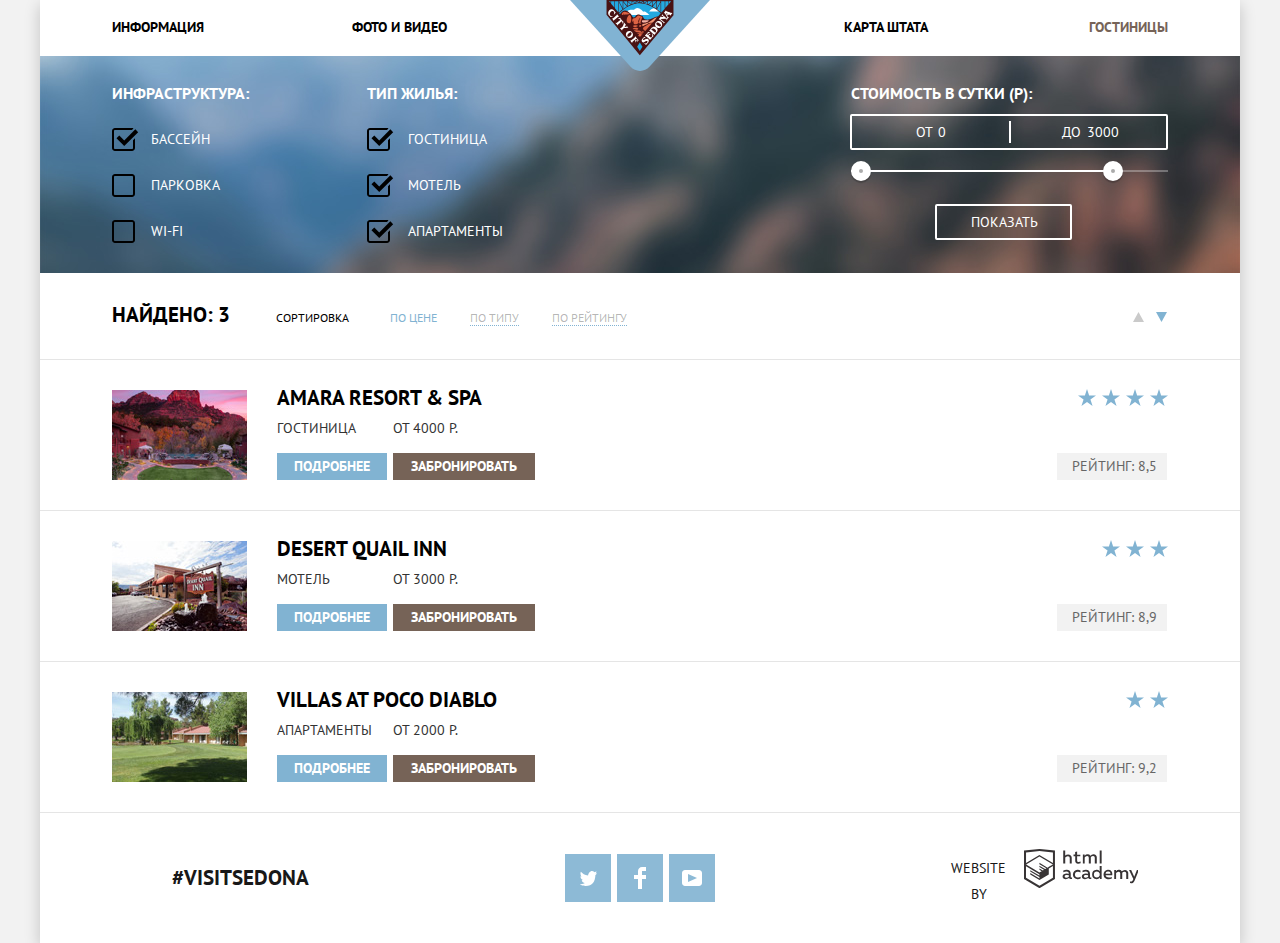
==== commit 3de609c0: "Исправление ошибок после первой защиты" ====
--- a/hotels.html
+++ b/hotels.html
@@ -6,11 +6,12 @@
     <title>HTML Academy: Седона - отели</title>
     <link href="https://fonts.googleapis.com/css?family=PT+Sans:400,700&amp;subset=cyrillic" rel="stylesheet">
     <link href="css/normalize.css" rel="stylesheet">
-    <link rel="stylesheet" href="css/style.css">
+    <link rel="stylesheet" href="css/min.css">
 </head>
 
 <body>
     <div class="page-wrapper">
+
         <header class="main-header">
             <nav class="main-navigation">
                 <a class="main-header-logo" href="index.html">
@@ -22,13 +23,12 @@
                     <li><a href="map-of-state.html">Карта штата</a></li>
                     <li class="site-navigation-current"><a>Гостиницы</a></li>
                 </ul>
-
             </nav>
         </header>
 
         <main class="container">
             <h1 class="visually-hidden">Выбрать отель в Sedona</h1>
-            <!--Здесь будет форма-->
+            <!--форма-->
             <form action="https://echo.htmlacademy.ru" method="post" class="form-choice-hotel">
                 <fieldset>
                     <legend class="checkbox-title">Инфраструктура:</legend>
@@ -82,7 +82,6 @@
                         <div class="price-controls">
                             <label class="min-price">от <input type="text" name="min-price" value="0"></label>
                             <label class="max-price">до <input type="text" name="max-price" value="3000"></label>
-
                         </div>
                         <div class="range-controls">
                             <div class="scale">
@@ -93,8 +92,6 @@
                         </div>
                         <button class="btn-transparent" type="submit">Показать</button>
                     </div>
-
-
                 </fieldset>
             </form>
             <div class="sorting-block">
@@ -134,6 +131,7 @@
                     </li>
                 </ul>
             </div>
+
             <section class="catalog">
                 <h2 class="visually-hidden">Список отелей</h2>
                 <ul class="catalog-list">
@@ -151,7 +149,6 @@
                                         Amara Resort & Spa
                                     </a>
                                 </h3>
-
                                 <div class="catalog-sub-column">
                                     <div class="catalog-second-column">
                                         <b class="catalog-item-type">Гостиница</b>
@@ -165,7 +162,6 @@
                                 </div>
                             </div>
                         </div>
-
                         <div class="catalog-fourth-column">
                             <p class="catalog-stars">
                                 <img src="img/star.svg" width="18" height="17" alt="4 из 5 звёзд">
@@ -176,7 +172,6 @@
                             <p class="catalog-item-rating">Рейтинг: 8,5</p>
                         </div>
                     </li>
-
                     <li class="catalog-item">
                         <div class="catalog-left-side">
                             <p class="catalog-item-image">
@@ -190,13 +185,11 @@
                                         Desert Quail Inn
                                     </a>
                                 </h3>
-
                                 <div class="catalog-sub-column">
                                     <div class="catalog-second-column">
                                         <b class="catalog-item-type">Мотель</b>
                                         <a class="button button-details" href="#">Подробнее</a>
                                     </div>
-
                                     <div class="catalog-third-column">
                                         <b class="catalog-item-price">От 3000 Р.</b>
                                         <a class="button button-booking" href="#">Забронировать</a>
@@ -228,12 +221,10 @@
                                     </a>
                                 </h3>
                                 <div class="catalog-sub-column">
-
                                     <div class="catalog-second-column">
                                         <b class="catalog-item-type">Апартаменты</b>
                                         <a class="button button-details" href="#">Подробнее</a>
                                     </div>
-
                                     <div class="catalog-third-column">
                                         <b class="catalog-item-price">От 2000 Р.</b>
                                         <a class="button button-booking" href="#">Забронировать</a>
@@ -251,8 +242,6 @@
                     </li>
                 </ul>
             </section>
-
-
         </main>
 
         <footer class="main-footer hotels-footer">
@@ -267,8 +256,6 @@
                 <li><a class="social-button youtube" title="Наш канал на YouTube" href="#"
                         aria-label="Наш канал на YouTube"></a></li>
             </ul>
-
-
             <div class="footer-copyright">
                 <b>Website by</b>
                 <a class="footer-img-link" title="Профессиональный HTML и CSS, уровень 1"
@@ -280,13 +267,10 @@
                             d="M44.61,26.88a2,2,0,0,0,.55-0.1v1.33a3.25,3.25,0,0,1-1.18.21,1.67,1.67,0,0,1-1.67-1,4.84,4.84,0,0,1-3.14,1.08c-1.51,0-2.91-.83-2.91-2.55,0-2.13,2-2.79,3.71-2.79a11.08,11.08,0,0,1,2.17.25v-0.3c0-1-.76-1.77-2.19-1.77a7.42,7.42,0,0,0-3,.64v-1.7a10.21,10.21,0,0,1,3.19-.55c2.36,0,3.81,1.12,3.81,3.65v3a0.54,0.54,0,0,0,.49.59h0.17Zm-6.44-1.13A1.35,1.35,0,0,0,39.63,27h0.11a3.39,3.39,0,0,0,2.41-1V24.58a9.72,9.72,0,0,0-1.81-.21c-1,0-2.16.33-2.16,1.38h0Zm12.36-6.11a5,5,0,0,1,2.57.64V22a4.08,4.08,0,0,0-2.3-.7,2.75,2.75,0,1,0,0,5.49,5,5,0,0,0,2.43-.64v1.71a6.27,6.27,0,0,1-2.76.57A4.21,4.21,0,0,1,46,24.51q0-.21,0-0.41a4.32,4.32,0,0,1,4.18-4.46h0.38Zm12.17,7.24a2,2,0,0,0,.55-0.1v1.33a3.25,3.25,0,0,1-1.18.21,1.67,1.67,0,0,1-1.67-1,4.84,4.84,0,0,1-3.14,1.08c-1.51,0-2.91-.83-2.91-2.55,0-2.13,2-2.79,3.71-2.79a11.08,11.08,0,0,1,2.17.25v-0.3c0-1-.76-1.77-2.19-1.77a7.42,7.42,0,0,0-3,.64v-1.7a10.21,10.21,0,0,1,3.19-.55c2.36,0,3.81,1.12,3.81,3.65v3a0.54,0.54,0,0,0,.49.59h0.17Zm-6.44-1.13A1.35,1.35,0,0,0,57.73,27h0.11a3.39,3.39,0,0,0,2.41-1V24.58a9.72,9.72,0,0,0-1.81-.21c-1.06,0-2.16.33-2.16,1.38h0ZM73,16V28.2H71.35V26.88a3.88,3.88,0,0,1-3.19,1.54,4.4,4.4,0,0,1,0-8.78,3.81,3.81,0,0,1,3,1.3V16H73Zm-4.53,5.22a2.76,2.76,0,1,0,0,5.52A2.86,2.86,0,0,0,71.15,25V23A2.91,2.91,0,0,0,68.49,21.27ZM79,19.64c3.31,0,4.46,2.68,3.92,5.09H76.7c0.21,1.5,1.67,2.11,3.19,2.11a6.11,6.11,0,0,0,2.64-.59v1.6a7.14,7.14,0,0,1-3,.57C77,28.42,74.78,27,74.78,24a4.18,4.18,0,0,1,4-4.39H79Zm0.09,1.54a2.28,2.28,0,0,0-2.44,2.1v0.06H81.3A2,2,0,0,0,79.13,21.18Zm5.73,7V19.87h1.65v1a3.81,3.81,0,0,1,2.78-1.27A2.86,2.86,0,0,1,91.89,21a4.12,4.12,0,0,1,2.91-1.33A3.06,3.06,0,0,1,98,23V28.2h-1.9V23.05a1.59,1.59,0,0,0-1.42-1.75H94.42a2.8,2.8,0,0,0-2.07,1.12V28.2h-1.9V23.05A1.59,1.59,0,0,0,89,21.31H88.8a3,3,0,0,0-2.21,1.29v5.63H84.86Zm21.31-8.33h1.9l-3.91,9.46c-0.9,2.17-2.09,2.86-3.35,2.86a4.76,4.76,0,0,1-1.1-.14V30.46a2.86,2.86,0,0,0,.85.12c0.9,0,1.58-.64,2.07-1.9l0.17-.42-4-8.4h2l2.86,6.29ZM38.73,1.46V6.22a3.81,3.81,0,0,1,2.7-1.14,3.25,3.25,0,0,1,3.44,3.4v5.15H43V8.72a1.81,1.81,0,0,0-1.61-2h-0.3a2.93,2.93,0,0,0-2.32,1.39v5.52h-1.9V1.46h1.9ZM49.94,2.31v3h3V6.91h-3v3.81c0,1.1.5,1.46,1.58,1.46a4.49,4.49,0,0,0,1.69-.33v1.6A6.8,6.8,0,0,1,51,13.8a2.55,2.55,0,0,1-2.86-2.74V6.89H46.58V5.26h1.5V2.74Zm5.4,11.31V5.28H57v1A3.81,3.81,0,0,1,59.77,5a2.86,2.86,0,0,1,2.6,1.33A4.12,4.12,0,0,1,65.28,5,3.06,3.06,0,0,1,68.44,8.4v5.21h-1.9V8.46a1.59,1.59,0,0,0-1.42-1.75H64.89a2.8,2.8,0,0,0-2.07,1.12v5.78h-1.9V8.46A1.59,1.59,0,0,0,59.5,6.71H59.27A3,3,0,0,0,57.06,8v5.63H55.34ZM71.17,1.45H73V13.6H71.17V1.45ZM14.71,0H14.55L0,1.54V28.21l14.55,8.66,14.55-8.66V1.54Zm12.5,27.1L14.55,34.64,1.9,27.12V16.18l12.59,7.5V25L5.86,19.9v1.31l8.68,5.21v1.39L5.87,22.65V24l8.68,5.21,8.75-5.24V18.31L27.2,16V27.12Zm0-12.53-3.48,2-1.6,1L14.51,13v1.31L21,18.23H21l-0.14.09-1,.54-5.37-3.2V17l4.24,2.52-1,.67-3.2-1.9v1.31l2.1,1.24L14.5,22.1,2,14.65,14.51,7.11Zm0-1.32L14.49,5.76,1.91,13.25v-10L14.56,1.92,27.21,3.25v10h0Z"
                             transform="translate(0 -0.02)" />
                     </svg>
-
                 </a>
             </div>
-
         </footer>
     </div>
-    <script src="js/script.js"></script>
 </body>
 
 </html>--- a/css/min.css
+++ b/css/min.css
@@ -0,0 +1 @@
+body{margin:0;padding:0;font-family:"PT Sans",Arial,sans-serif;font-size:14px;line-height:21px;font-weight:400;color:#333;text-transform:uppercase;text-align:center;background-color:#f2f2f2}a{text-decoration:none}.visually-hidden{position:absolute;clip:rect(0 0 0 0);width:1px;height:1px;margin:-1px}.page-wrapper{position:relative;margin:0 auto;background-color:#fff;width:1200px;-webkit-box-shadow:0 5px 15px 0 rgba(0,1,1,.2);box-shadow:0 5px 15px 0 rgba(0,1,1,.2)}.main-header-logo{position:absolute;z-index:6;left:50%;width:140px;height:71px;margin-left:-70px}.main-navigation{display:block;font-size:14px;line-height:26px;font-weight:700;color:#000;min-height:56px}.site-navigation{display:-webkit-box;display:-ms-flexbox;display:flex;-ms-flex-wrap:wrap;flex-wrap:wrap;-webkit-box-align:center;-ms-flex-align:center;align-items:center;list-style:none;margin:0;padding:0}.site-navigation li{-webkit-box-sizing:border-box;box-sizing:border-box;width:240px;text-align:left;padding-top:14px;padding-bottom:16px;padding-left:72px}.site-navigation li:nth-child(4n+4){padding-right:72px;padding-left:0;text-align:right}.site-navigation li:nth-child(4n+3){margin-left:240px;text-align:right;padding-right:72px;padding-left:0}.site-navigation a{color:#000}.site-navigation a:hover,.site-navigation a:focus{color:#81b3d2}.site-navigation a:active{color:rgba(0,0,0,.3)}.welcome-img{position:relative;background-color:#dbeaf2;background-image:url(../img/background-photo.jpg);background-position:center -56px;background-repeat:no-repeat;height:432px;padding-top:76px}.welcome-img img{display:block;width:459px;height:353px;margin-left:auto;margin-right:auto}.welcome-img::after{content:"";position:absolute;bottom:0;z-index:5;width:100%;height:57px;left:0;background-image:url(../img/polygon-maska.svg);background-size:100% 57px;background-repeat:no-repeat}.main-features{background-color:#fff;padding-top:60px;display:-webkit-box;display:-ms-flexbox;display:flex;-webkit-box-align:center;-ms-flex-align:center;align-items:center;-webkit-box-orient:vertical;-webkit-box-direction:normal;-ms-flex-direction:column;flex-direction:column;width:1200px}.main-features b{font-size:21px;line-height:26px;font-weight:700;color:#000;width:460px;text-align:center}.main-features h2{font-size:14px;line-height:26px;font-weight:400;color:#333;margin-top:27px;margin-bottom:51px}.main-features-list,.sublists li{list-style:none}.main-features-list{display:-webkit-box;display:-ms-flexbox;display:flex;-ms-flex-wrap:wrap;flex-wrap:wrap;min-height:256px}.feature{width:400px;-webkit-box-sizing:border-box;box-sizing:border-box;padding-top:26px;text-align:center}.real-town .feature{padding:26px 55px 0 55px}.real-town h3{padding:21px 50px 24px 50px;margin:0 0 0 0}.real-town p{padding:21px 0 14px 0;margin:0 0 0 0}.bridge .feature{padding:26px 45px 0 45px}.bridge h3{padding:21px 50px 23px 50px;margin:0 0 0 0;text-indent:8px}.bridge p{padding:21px 0 14px 0;margin:0 0 0 0}.small-area .feature,.road .feature,.tourists .feature{padding:26px 55px 0 55px}.small-area h3,.road h3,.tourists h3{padding:21px 70px 24px 70px;margin:0 0 0 0}.small-area p,.road p,.tourists p{padding:21px 10px 14px 10px;margin:0 0 0 0}.tourists p{padding:21px 17px 14px 17px}.features-list{margin:0;padding:0;list-style:none;display:-webkit-box;display:-ms-flexbox;display:flex;-ms-flex-wrap:wrap;flex-wrap:wrap;width:1200px}.bridge .feature{-webkit-box-ordinal-group:2;-ms-flex-order:1;order:1}.sublists{display:-webkit-box;display:-ms-flexbox;display:flex;width:1200px;margin:0;padding:0;list-style:none;min-height:330px}.features-list li:nth-child(1).main-features-list,.features-list li:nth-child(2).main-features-list{background-color:#81b3d2;color:#fff}b.list-number{color:#fff;font-size:14px;line-height:21px;font-weight:400}b.list-number-black{color:#333;font-size:14px;line-height:21px;font-weight:400}.main-features-list h3{font-size:21px;line-height:21px;font-weight:700}li.main-features-list:nth-child(n+3) h3{color:#000}.sublists li,.main-features-list ul{color:#333;background-color:#fff}.sublists h4{display:inline-block;margin:0;padding:0;margin-top:161px;margin-bottom:25px;font-size:21px;line-height:21px;font-weight:700;color:#000;width:150px;vertical-align:middle}.sublists p{display:inline-block;margin:0;padding:0 0 10px 0;width:290px;vertical-align:middle}.main-features-house{background-image:url(../img/housing.svg);background-repeat:no-repeat;background-position:center 60px}.main-features-food{background-image:url(../img/gifts.svg);background-repeat:no-repeat;background-position:center 61px}.main-features-gift{background-image:url(../img/food.svg);background-repeat:no-repeat;background-position:center 56px}.small-area,.road,.tourists{background-color:#eee}.main-booking{position:relative;margin:0 auto;padding-top:50px;width:568px}.main-booking b{font-size:30px;line-height:36px;font-weight:700;color:#000}.main-booking>p{line-height:24px;display:inline-block;padding-top:10px;padding-bottom:33px;vertical-align:middle}.button{font:inherit;text-align:center;vertical-align:middle;text-transform:uppercase;font-size:21px;line-height:26px;font-weight:700;color:#fff;border:0}.button-open-form{width:568px;min-height:86px;background-color:#766357;text-decoration:none;padding:30px 10px 30px 10px;-webkit-box-sizing:border-box;box-sizing:border-box;font-weight:700}.button-open-form:hover,.button-open-form:focus{background-color:#604e43}.button-open-form:active{background-color:#503e33;color:rgba(255,255,255,.3)}.main-booking-form{position:absolute;display:none;-webkit-box-sizing:border-box;box-sizing:border-box;width:100%;min-height:395px;background-color:#fff;font:inherit;font-size:14px;line-height:26px;font-weight:700;text-align:left;color:#000;padding:55px;z-index:2}.booking-form-show{display:-webkit-box;display:-ms-flexbox;display:flex;-webkit-box-orient:vertical;-webkit-box-direction:normal;-ms-flex-direction:column;flex-direction:column;-webkit-box-sizing:border-box;box-sizing:border-box;-webkit-animation:bounce .6s;animation:bounce .6s}.input-error{outline:2px solid #bb0606;outline-offset:-2px}.form-error{-webkit-animation:shake .6s;animation:shake .6s}@-webkit-keyframes bounce{0%{-webkit-transform:translateY(-300px);transform:translateY(-300px)}70%{-webkit-transform:translateY(30px);transform:translateY(30px)}90%{-webkit-transform:translateY(-10px);transform:translateY(-10px)}to{-webkit-transform:translateY(0);transform:translateY(0)}}@keyframes bounce{0%{-webkit-transform:translateY(-300px);transform:translateY(-300px)}70%{-webkit-transform:translateY(30px);transform:translateY(30px)}90%{-webkit-transform:translateY(-10px);transform:translateY(-10px)}to{-webkit-transform:translateY(0);transform:translateY(0)}}@-webkit-keyframes shake{0%,to{-webkit-transform:translateX(0);transform:translateX(0)}10%,30%,50%,70%,90%{-webkit-transform:translateX(-10px);transform:translateX(-10px)}20%,40%,60%,80%{-webkit-transform:translateX(10px);transform:translateX(10px)}}@keyframes shake{0%,to{-webkit-transform:translateX(0);transform:translateX(0)}10%,30%,50%,70%,90%{-webkit-transform:translateX(-10px);transform:translateX(-10px)}20%,40%,60%,80%{-webkit-transform:translateX(10px);transform:translateX(10px)}}.date-arrival{position:relative;display:-webkit-box;display:-ms-flexbox;display:flex;-webkit-box-pack:justify;-ms-flex-pack:justify;justify-content:space-between;-webkit-box-align:center;-ms-flex-align:center;align-items:center;margin-bottom:29px;-webkit-box-sizing:border-box;box-sizing:border-box;width:458px}.date-departure{position:relative;display:-webkit-box;display:-ms-flexbox;display:flex;-webkit-box-pack:justify;-ms-flex-pack:justify;justify-content:space-between;-webkit-box-align:center;-ms-flex-align:center;align-items:center;margin-bottom:30px;-webkit-box-sizing:border-box;box-sizing:border-box;width:458px}.date-arrival label{width:112px}.date-departure label{width:112px}.date-arrival input,.date-departure input{font:inherit;font-size:14px;line-height:26px;font-weight:700;text-align:left;color:#000;text-transform:uppercase;background-color:#f2f2f2;width:346px;height:38px;padding-left:12px;padding-right:35px;border:0;-webkit-box-sizing:border-box;box-sizing:border-box}.date-arrival input:hover,.date-departure input:hover{background-color:#ebebeb;border:0}.date-arrival input:focus,.date-departure input:focus{background-color:#fff;outline:2px solid #e5e5e5;outline-offset:-2px}.button-calendar{position:absolute;top:8px;right:9px;background-color:#f2f2f2;outline-color:#e5e5e5;opacity:.3;background-position:center center;border:0;-webkit-box-sizing:border-box;box-sizing:border-box;width:21px;height:22px;padding:0}.button-calendar:hover{opacity:1}.button-calendar:active{fill:#81b3d2}.booking-number{display:-webkit-box;display:-ms-flexbox;display:flex;margin-bottom:54px;-webkit-box-pack:justify;-ms-flex-pack:justify;justify-content:space-between}.booking-adults label{width:112px}.booking-kids label{width:65px}.booking-adults{display:-webkit-box;display:-ms-flexbox;display:flex;-webkit-box-align:center;-ms-flex-align:center;align-items:center}.booking-kids{display:-webkit-box;display:-ms-flexbox;display:flex;-webkit-box-align:center;-ms-flex-align:center;align-items:center}.booking-adults input,.booking-kids input{font:inherit;font-size:14px;line-height:26px;font-weight:700;text-align:center;color:#000;text-transform:uppercase;background-color:#f2f2f2;width:38px;height:38px;border:0;padding:0;-webkit-box-sizing:border-box;box-sizing:border-box}.booking-adults input:hover,.booking-kids input:hover{background-color:#ebebeb;border:0}.booking-adults input:focus,.booking-kids input:focus{background-color:#fff;border:2px solid #e5e5e5;outline-color:#e5e5e5}.button-minus,.button-plus{position:relative;width:38px;height:38px;color:rgba(0,1,1,.2);background-color:#f2f2f2;font-size:0;font-weight:700;border:0;margin:0}.button-minus::before,.button-plus::before,.button-plus::after{content:"";position:absolute;left:13px;top:18px;width:11px;height:3px;background-color:#a9a9a9}.button-plus::after{-webkit-transform:rotate(90deg);-ms-transform:rotate(90deg);transform:rotate(90deg)}.button-minus:hover::before,.button-plus:hover::before,.button-plus:hover::after{background-color:#000}.button-minus:active::before,.button-plus:active::before,.button-plus:active::after{background-color:#81b3d2}.button-minus:active,.button-plus:active{outline-color:#f2f2f2}.button-search{width:458px;height:58px;background-color:#81b3d2}.button-search:hover,.button-search:focus{background-color:#669ec0}.button-search:active{background-color:#5496bd;color:rgba(255,255,255,.3)}.map-container{position:relative;width:1200px;height:593px}.iframe-map{position:relative;border:0;frameborder:0;display:block;z-index:1}.image-map{position:absolute;width:1200px;height:593px;top:0;left:0;z-index:0}.main-footer{position:relative;display:-webkit-box;display:-ms-flexbox;display:flex;background-color:#fff;opacity:.9;width:1200px;min-height:120px;-webkit-box-align:center;-ms-flex-align:center;align-items:center;margin-top:-120px;padding:36px 0 36px 0;-webkit-box-sizing:border-box;box-sizing:border-box;z-index:2}.link-visit{width:400px;text-align:center}.footer-social{margin:0;padding:0;display:-webkit-box;display:-ms-flexbox;display:flex;width:400px;list-style:none;-webkit-box-pack:center;-ms-flex-pack:center;justify-content:center}.footer-copyright{display:-webkit-box;display:-ms-flexbox;display:flex;width:400px;-webkit-box-pack:center;-ms-flex-pack:center;justify-content:center}a.footer-link{font-size:21px;line-height:26px;font-weight:700;color:#000}.footer-social li{list-style:none;width:46px;height:48px}.footer-social .social-button{display:block;background-color:#81b3d2;width:46px;height:48px;position:relative;cursor:pointer}a.social-button:hover,a.social-button:focus{background-color:#669ec0}a.social-button:active{background-color:#5496bd}.twitter::before{content:"";position:absolute;background-image:url(../img/twitter.svg);background-repeat:no-repeat;background-position:center;width:46px;height:48px;left:0;top:0}.facebook::before{content:"";position:absolute;background-image:url(../img/fb-icon.svg);background-repeat:no-repeat;background-position:center;width:46px;height:48px;left:0;top:0}.youtube::before{content:"";position:absolute;background-image:url(../img/youtube.svg);background-repeat:no-repeat;background-position:center;width:46px;height:48px;left:0;top:0}.social-button:active::before{opacity:.3}.footer-social li:nth-child(2){margin-left:6px;margin-right:6px}.footer-copyright b{font-size:14px;line-height:26px;font-weight:400;color:#000;width:74px;margin-top:6px;margin-right:8px}a.footer-img-link{width:115px;height:41px}.htmlacademy{fill:#231f20}.htmlacademy:hover{fill:#81b3d2}.htmlacademy:active{fill:#bdbbbc}.site-navigation-current a,.site-navigation-current a:hover,.site-navigation-current a:focus,.site-navigation-current a:active{color:#766357}.form-choice-hotel{display:-webkit-box;display:-ms-flexbox;display:flex;font-size:14px;line-height:21px;font-weight:400;color:#fff;background-color:#345568;background-image:url(../img/filter-background.jpg);background-repeat:no-repeat;background-position:0 -66px;width:1200px;min-height:190px;padding-top:27px}.form-choice-hotel fieldset{margin:0;padding:0;-webkit-margin-start:0;margin-inline-start:0;display:-webkit-box;display:-ms-flexbox;display:flex;-webkit-box-orient:vertical;-webkit-box-direction:normal;-ms-flex-direction:column;flex-direction:column;border:0}.form-choice-hotel fieldset:nth-child(1){margin-left:72px;width:240px;text-align:left}.form-choice-hotel fieldset:nth-child(2){margin-left:15px;width:240px;text-align:left}.form-choice-hotel fieldset:nth-child(3){margin-left:244px;width:240px}.form-choice-hotel legend{font-size:16px;line-height:21px;font-weight:700;text-align:left}.checkbox-title{margin-bottom:25px}.checkboxes{margin-bottom:25px;position:relative}.infrastructure .checkbox{padding-left:39px;cursor:pointer}.housing-type .checkbox{padding-left:41px;cursor:pointer}.checkboxes input[type=checkbox]:focus+.checkbox-indicator{outline:1px dashed #fff;outline-offset:2px}.checkboxes input[type=checkbox]+.checkbox-indicator{position:absolute;top:-1px;left:0;width:23px;height:23px;background-image:url(../img/checkbox-off.svg)}.checkboxes input[type=checkbox]:checked+.checkbox-indicator{position:absolute;top:-1px;left:0;width:27px;height:23px;background-image:url(../img/checkbox-on.svg)}.checkboxes input[type=checkbox]:disabled+.checkbox-indicator{position:absolute;top:-1px;left:0;width:23px;height:23px;background-image:url(../img/checkbox-off-disabled.svg)}.checkboxes input[type=checkbox]:disabled:checked+.checkbox-indicator{position:absolute;top:-1px;left:0;width:27px;height:23px;background-image:url(../img/checkbox-on-disabled.svg)}.filter-range{width:317px;padding-top:10px;color:#fff;text-transform:uppercase}.price-controls{position:relative;margin-left:-1px;height:32px;margin-bottom:20px;font-size:0;border:2px solid #fff;border-radius:2px}.price-controls::after{content:"";position:absolute;top:5px;left:50%;width:2px;height:22px;background:#fff}.price-controls label{display:inline-block;font-size:14px;line-height:21px;vertical-align:middle;padding-top:5px;cursor:pointer}.price-controls .min-price,.price-controls .max-price{width:113px;padding-left:42px}.price-controls .max-price{width:128px;padding-left:27px}.price-controls input{width:50px;margin:0;color:inherit;font:inherit;background:0 0;border:0}.range-controls{position:relative;margin-bottom:32px}.range-controls .scale{height:2px;background:rgba(255,255,255,.3)}.range-controls .bar{width:80%;height:2px;background:#fff}.range-toggle{position:absolute;top:-9px;width:4px;height:4px;background:#ababab;border:8px solid #fff;border-radius:50%;-webkit-box-shadow:0 2px 1px 0 rgba(0,1,1,.2);box-shadow:0 2px 1px 0 rgba(0,1,1,.2);cursor:pointer}.range-toggle:hover{border:9px solid #fff}.range-toggle-min{left:0}.range-toggle-max{left:252px}.btn-transparent{display:block;margin-left:84px;padding:6px 34px 5px 34px;-webkit-box-sizing:border-box;box-sizing:border-box;width:137px;font-size:14px;line-height:21px;color:#fff;text-transform:uppercase;background:0 0;border:2px solid #fff;border-radius:2px;cursor:pointer}.btn-transparent:hover{color:#000;background:#fff}.sorting-block{display:-webkit-box;display:-ms-flexbox;display:flex;-webkit-box-align:end;-ms-flex-align:end;align-items:flex-end;margin-top:29px;margin-left:72px;margin-bottom:31px;margin-right:73px;-webkit-box-pack:justify;-ms-flex-pack:justify;justify-content:space-between}.sorting-subblock{display:-webkit-box;display:-ms-flexbox;display:flex;-webkit-box-align:baseline;-ms-flex-align:baseline;align-items:baseline}.search-result,.result-sorting{margin:0}.search-result{width:130px;font-size:21px;line-height:26px;font-weight:700;color:#000;text-align:left}.result-sorting{width:113px;margin-left:34px;font-size:12px;line-height:18px;font-weight:400;color:#000;text-align:left}.sorting{list-style:none;padding:0;margin:0;margin-left:1px;width:600px;display:-webkit-box;display:-ms-flexbox;display:flex;font-size:12px;line-height:18px;font-weight:400;-ms-flex-wrap:wrap;flex-wrap:wrap}.sorting li,.sorting-direction,.sorting-direction li{list-style:none;padding:0;margin:0}.sorting li{margin-right:33px}.sorting-price{color:#81b3d2;text-decoration:none}.sorting-type,.sorting-rate{color:rgba(0,0,0,.3);border-bottom:1px dotted #81b3d2;text-decoration:none}.sorting-type:hover,.sorting-rate:hover{color:#81b3d2;border-bottom:1px dotted #81b3d2}.sorting-type:active,.sorting-rate:active{color:#000;border:0}.sorting-direction{list-style:none;display:-webkit-box;display:-ms-flexbox;display:flex;width:34px;-webkit-box-pack:justify;-ms-flex-pack:justify;justify-content:space-between}.sorting-direction-up{fill:#cacaca}.sorting-direction-down{fill:#81b3d2}.direction:hover{fill:#231f20}.direction:active{fill:#81b3d2}.catalog-list{list-style:none;margin:0;padding:0;-webkit-margin-before:0;margin-block-start:0;-webkit-margin-after:0;margin-block-end:0}.catalog-category{font-size:21px;line-height:26px;font-weight:700;color:#000;text-align:left}.catalog-category:hover,.catalog-category:focus{color:#81b3d2}.catalog-category:active{color:rgba(0,0,0,.3)}.catalog-item{border-top:1px solid #e5e5e5;list-style:none;margin:0;padding:0;display:-webkit-box;display:-ms-flexbox;display:flex;-webkit-box-pack:justify;-ms-flex-pack:justify;justify-content:space-between;padding-top:25px;padding-bottom:24px;padding-right:73px}.catalog-left-side{display:-webkit-box;display:-ms-flexbox;display:flex}.catalog-item:nth-child(3){border-bottom:1px solid #e5e5e5}.catalog-first-column>h3{margin:0;padding:0;width:260px;text-align:left;-webkit-margin-before:0;margin-block-start:0;-webkit-margin-after:0;margin-block-end:0}.catalog-item-image{margin:0;padding:0;-webkit-margin-before:0;margin-block-start:0;-webkit-margin-after:0;margin-block-end:0;margin-top:5px;margin-left:72px;width:135px;margin-right:30px}.catalog-item b{font-size:14px;line-height:21px;font-weight:400;color:#333;text-align:left}.catalog-first-column{display:-webkit-box;display:-ms-flexbox;display:flex;-webkit-box-orient:vertical;-webkit-box-direction:normal;-ms-flex-direction:column;flex-direction:column;text-align:left}.catalog-sub-column{display:-webkit-box;display:-ms-flexbox;display:flex;margin-top:7px}.catalog-second-column{margin-left:0;-ms-flex-item-align:end;align-self:flex-end;text-align:left}.catalog-third-column{margin-left:6px;-ms-flex-item-align:end;align-self:flex-end;text-align:left}.catalog-fourth-column{-webkit-box-align:end;-ms-flex-align:end;align-items:flex-end;text-align:right;display:-webkit-box;display:-ms-flexbox;display:flex;-webkit-box-orient:vertical;-webkit-box-direction:normal;-ms-flex-direction:column;flex-direction:column;-webkit-box-pack:justify;-ms-flex-pack:justify;justify-content:space-between;width:110px;height:91px;margin-top:4px}.catalog-item-rating{color:#666;font-size:14px;line-height:21px;text-align:center;background-color:#f2f2f2;width:110px;-webkit-box-sizing:border-box;box-sizing:border-box;margin:0;padding:0;-webkit-margin-before:0;margin-block-start:0;-webkit-margin-after:0;margin-block-end:0;padding-top:3px;padding-bottom:3px;padding-left:4px}.catalog-stars{margin:0;padding:0;-webkit-margin-before:0;margin-block-start:0;-webkit-margin-after:0;margin-block-end:0;margin-right:-1px}.catalog-stars img{margin-left:2px}.button-details{display:block;vertical-align:middle;width:110px;background-color:#81b3d2;font-size:14px;line-height:21px;padding-top:3px;padding-bottom:3px;margin-top:14px}.button-details:hover{background-color:#669ec0}.button-details:active{background-color:#5496bd;color:rgba(255,255,255,.3)}.button-booking{display:block;vertical-align:middle;width:142px;background-color:#766357;font-size:14px;line-height:21px;padding-top:3px;padding-bottom:3px;margin-top:14px}.button-booking:hover{background-color:#604e43}.button-booking:active{background-color:#503e33;color:rgba(255,255,255,.3)}.hotels-footer{margin-top:0}